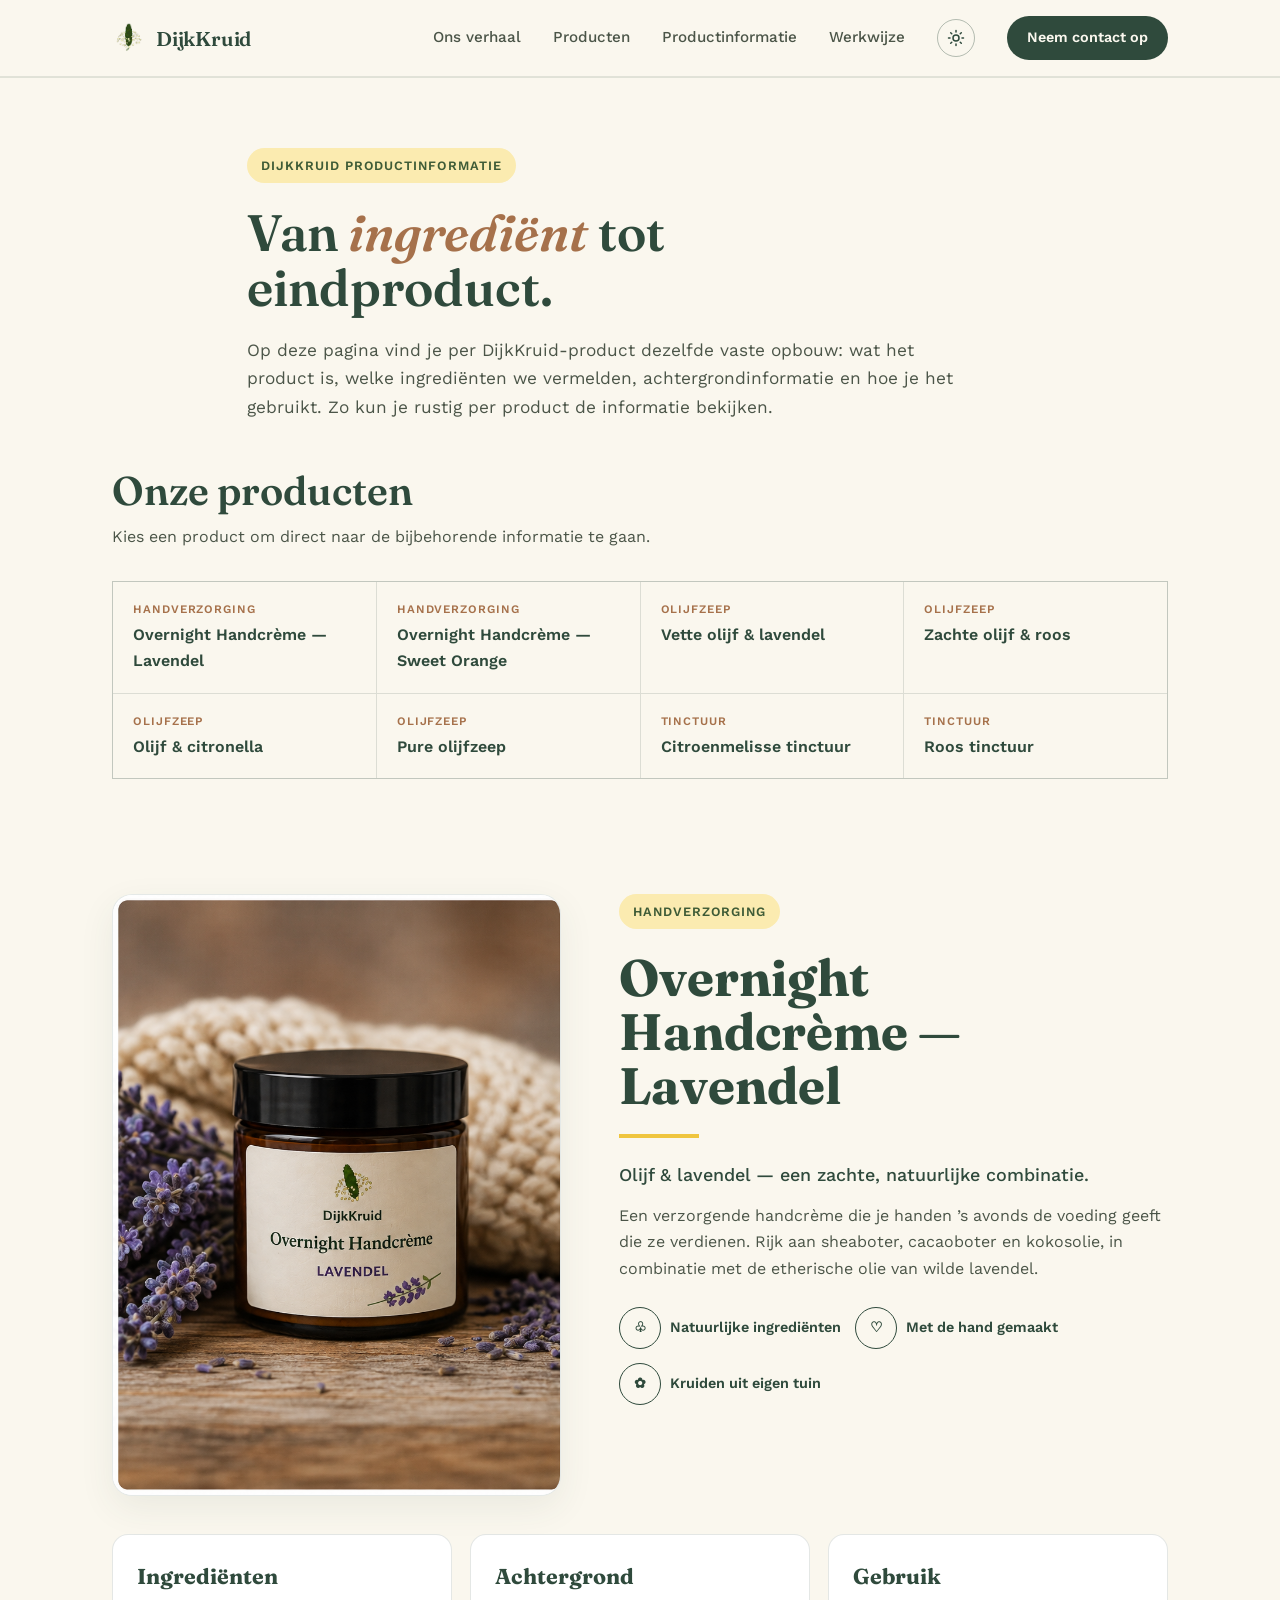
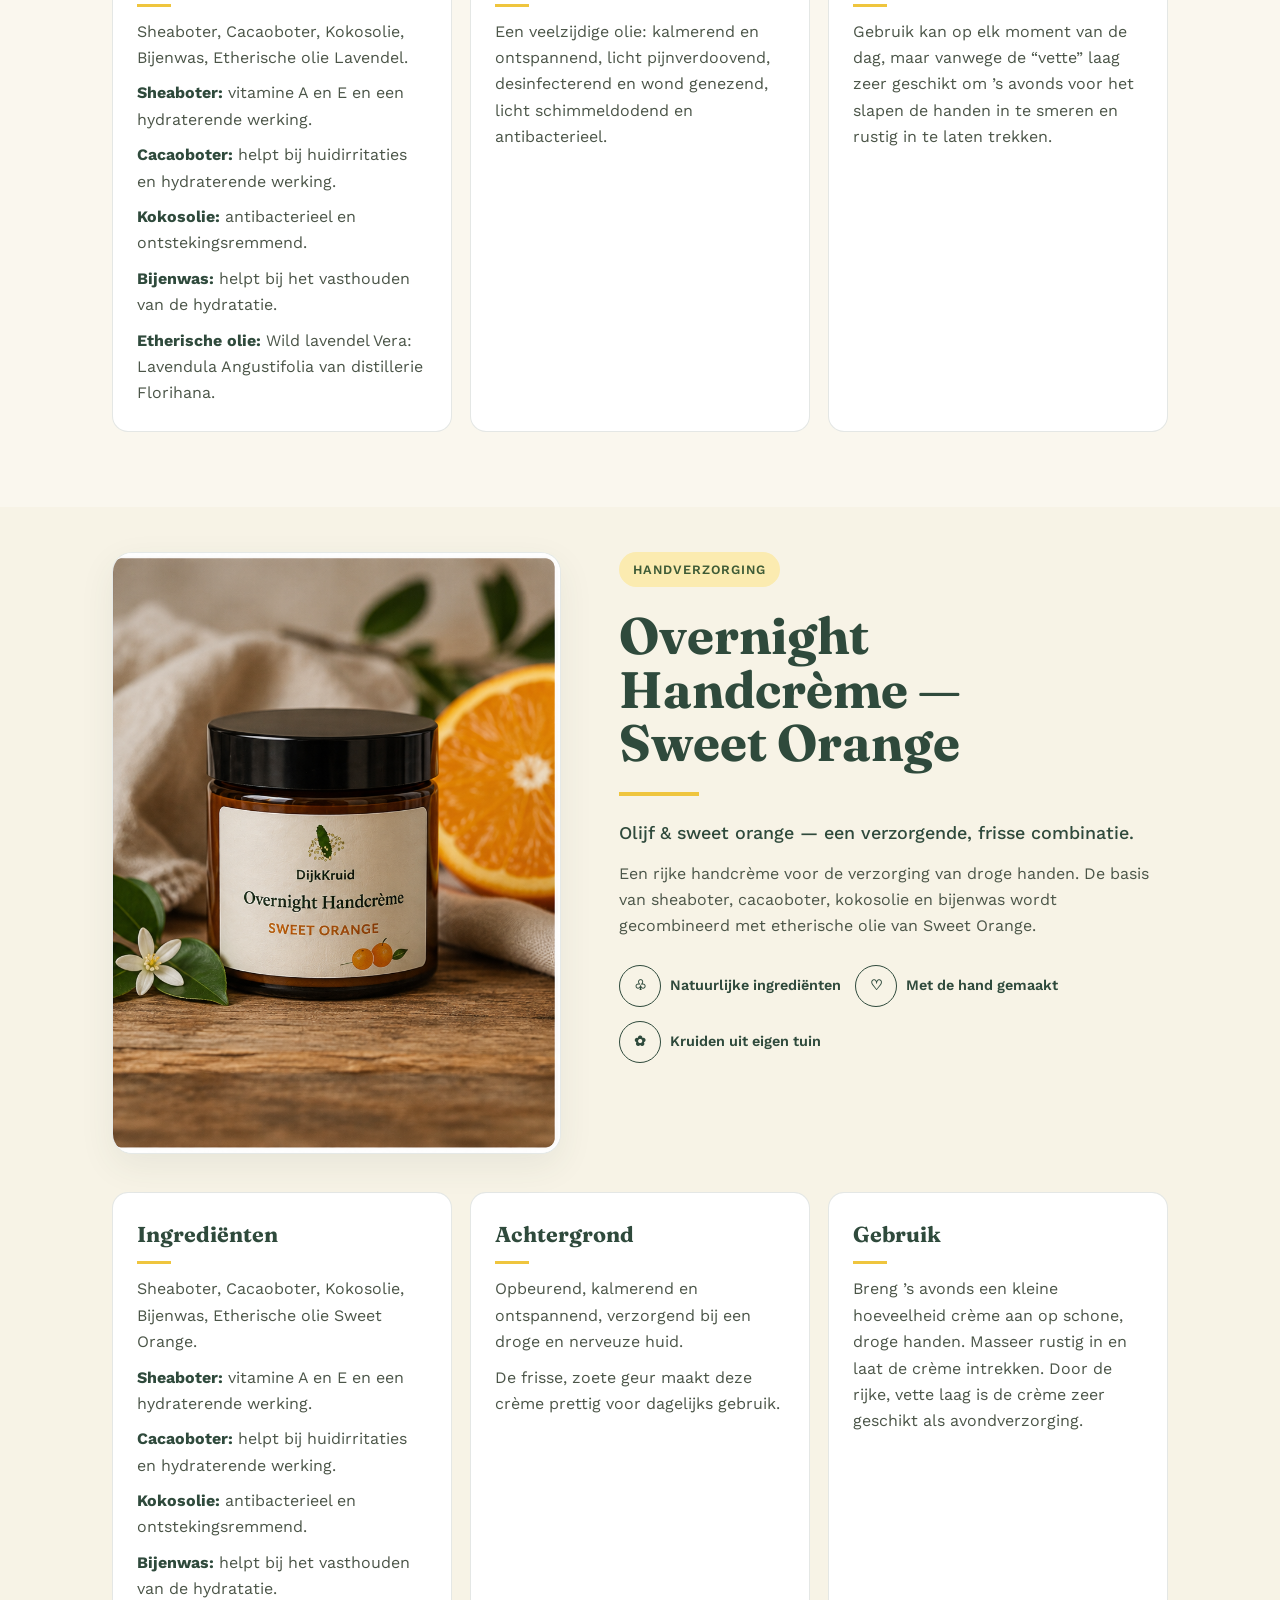
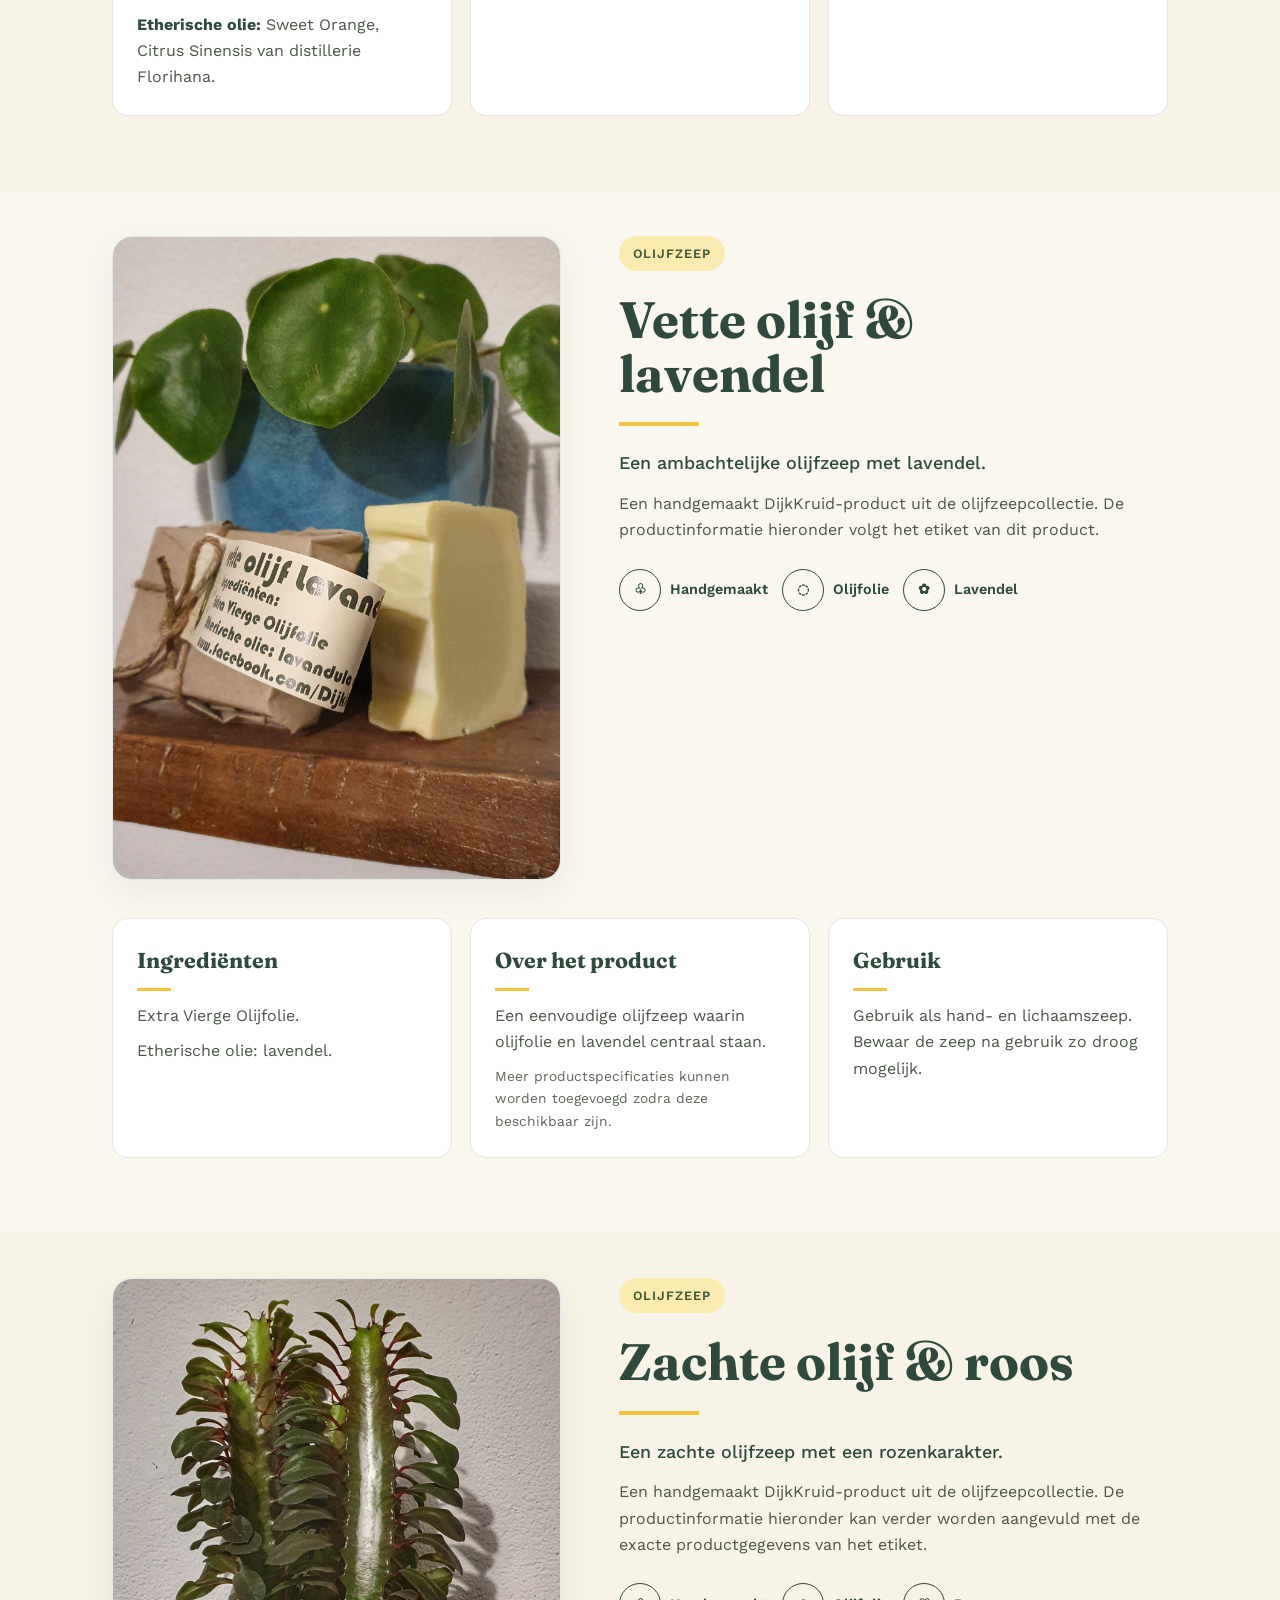
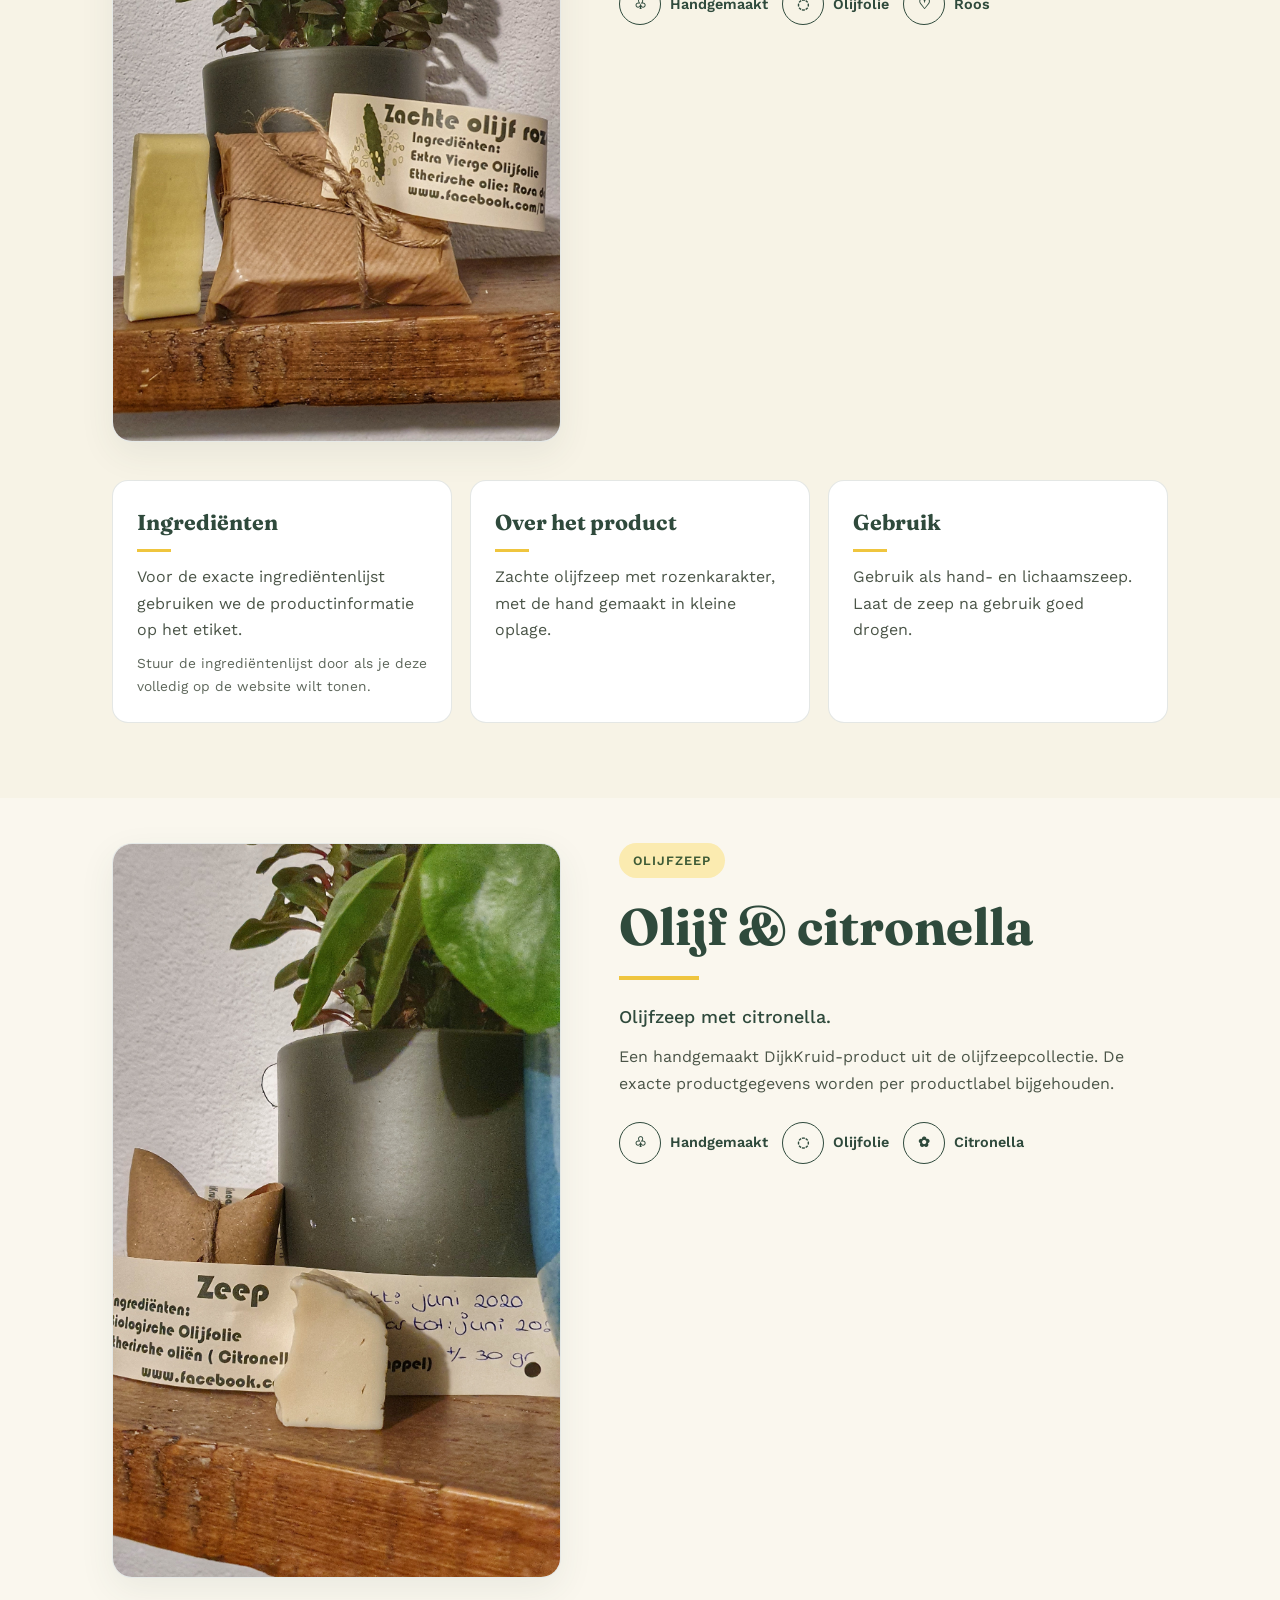
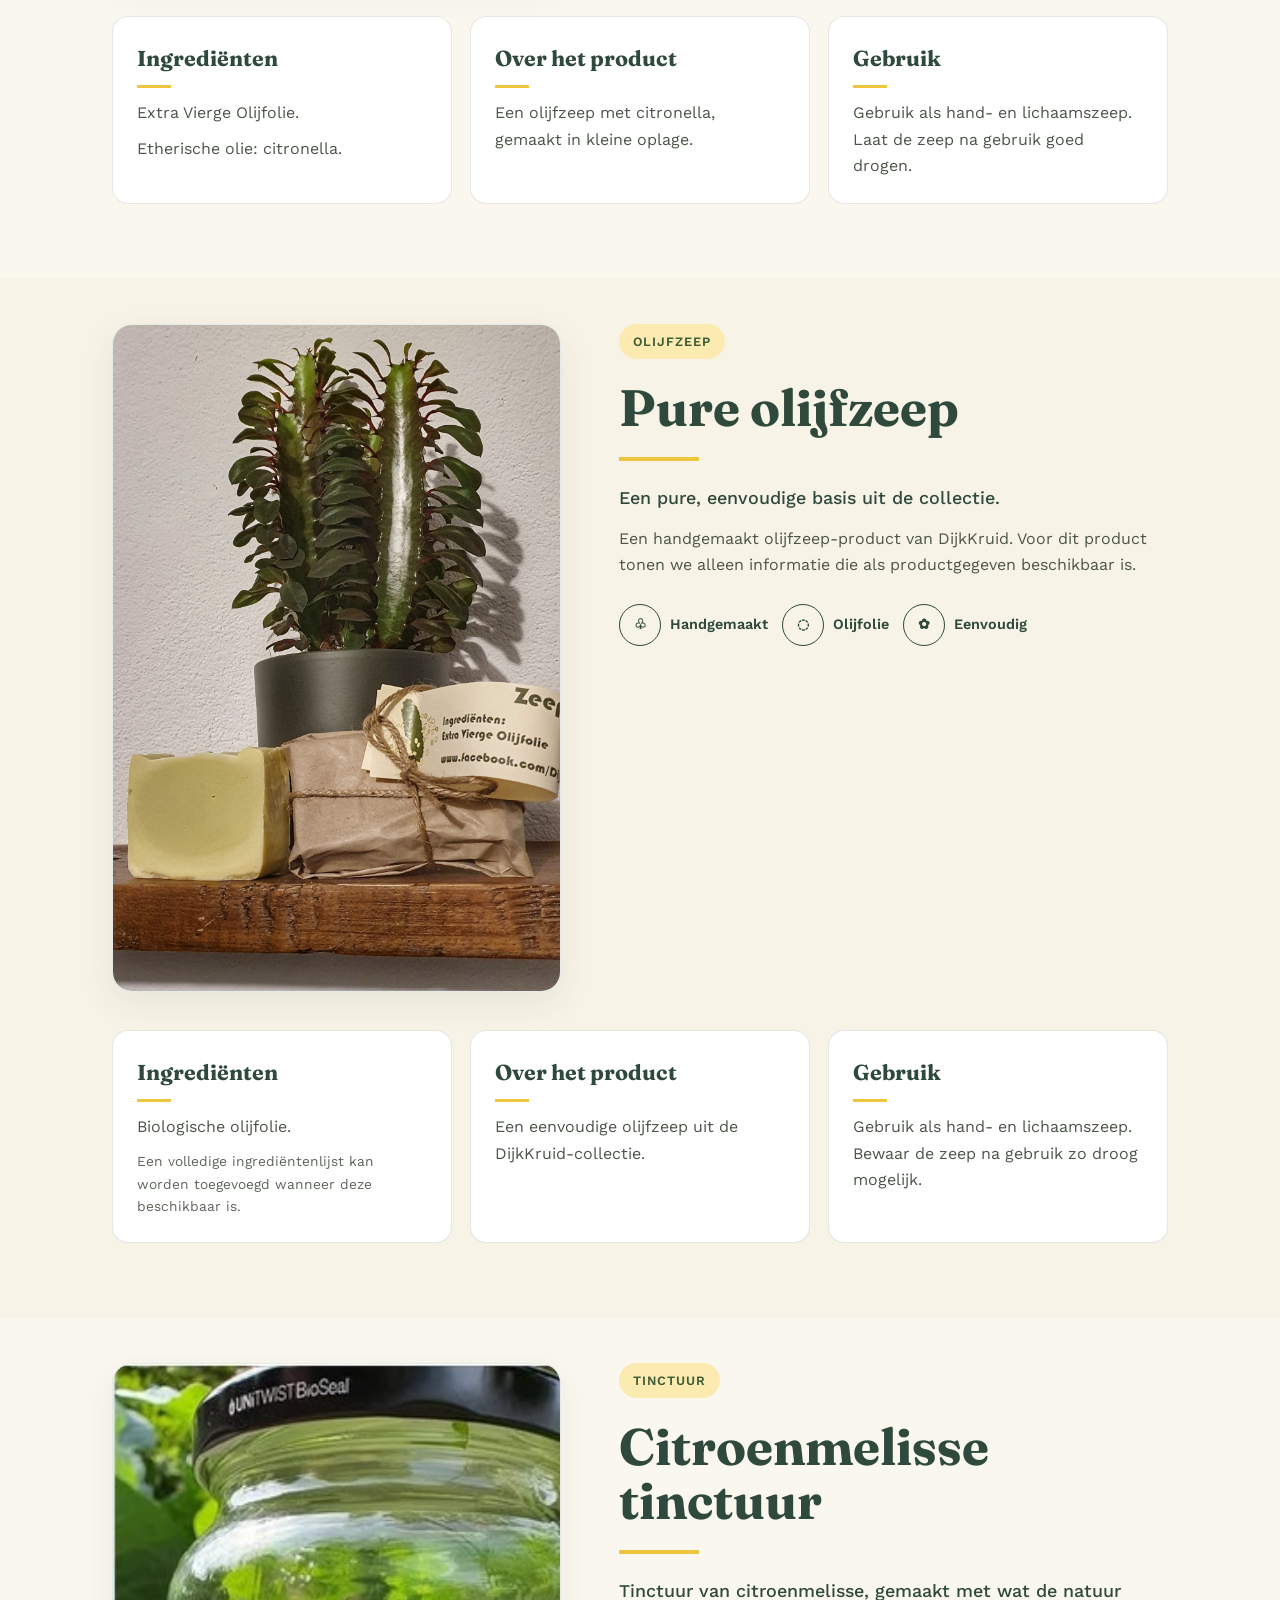
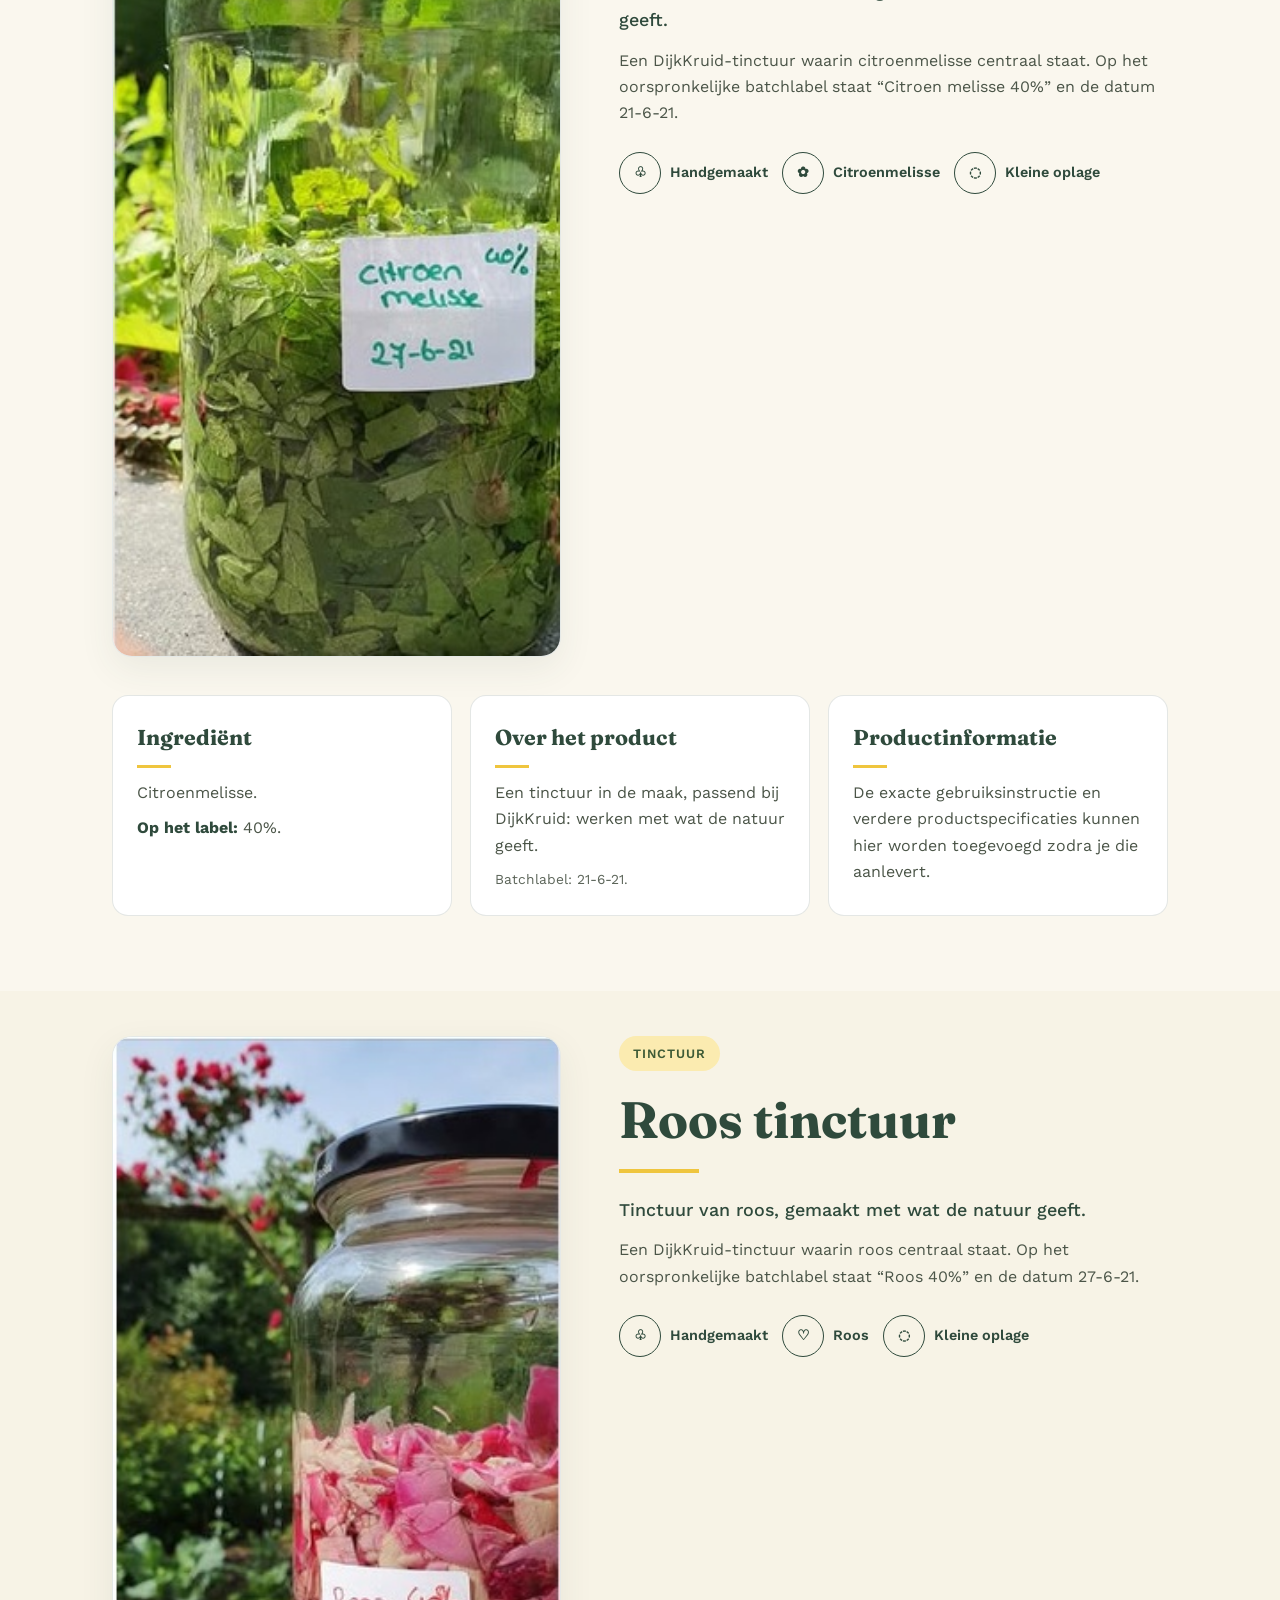
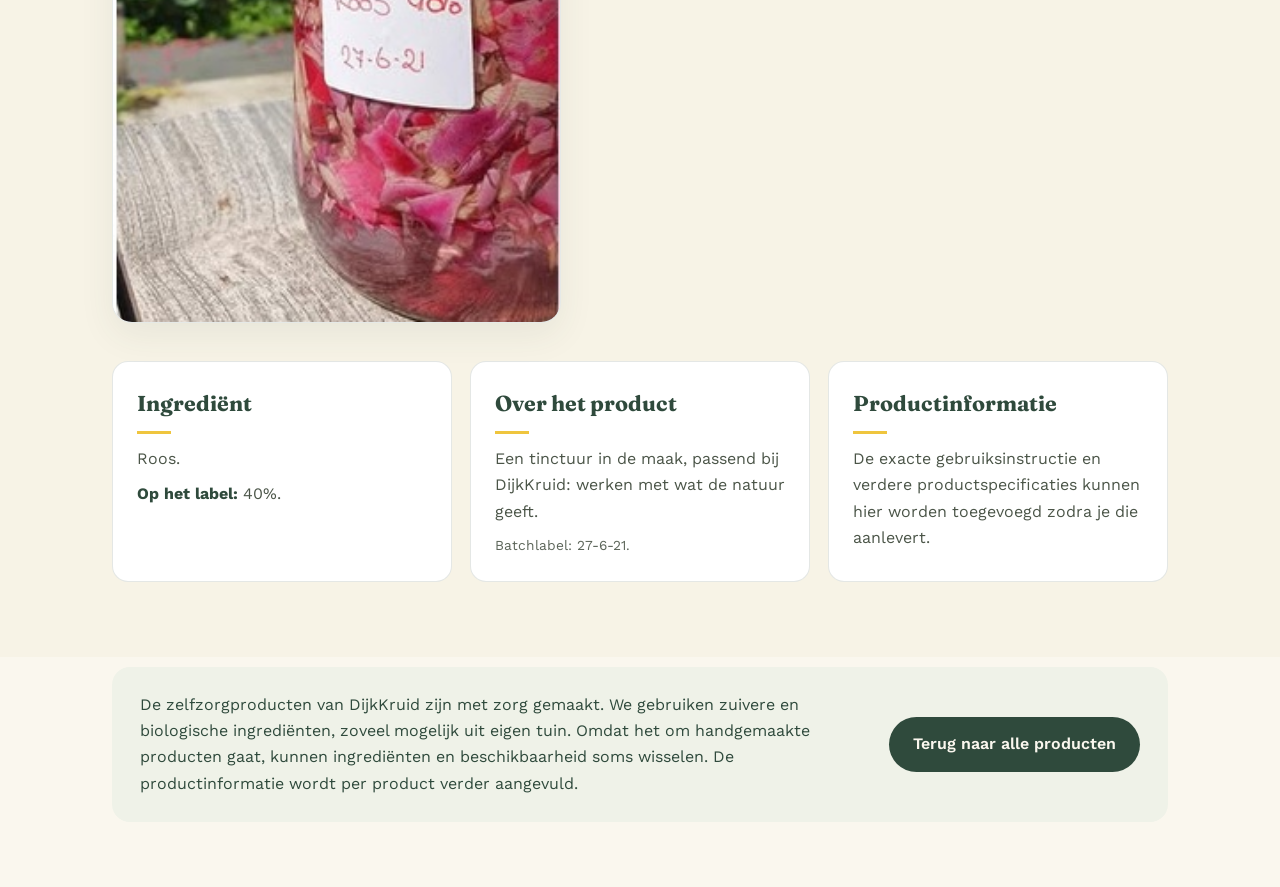
==== producten.html @ 41dc30fc "Add files via upload" ====
<!DOCTYPE html>
<html lang="nl">
<head>
<meta charset="UTF-8">
<meta name="viewport" content="width=device-width, initial-scale=1.0">
<meta name="description" content="Productinformatie van DijkKruid: handgemaakte olijfzepen, Overnight Handcrème en kruidentincturen uit Dordrecht, waaronder citroenmelisse en roos.">
<script>try{var t=localStorage.getItem('dijkkruid-theme');if(t==='dark'||t==='light')document.documentElement.setAttribute('data-theme',t);}catch(e){}</script>
<title>DijkKruid — Productinformatie</title>
<link rel="preconnect" href="https://fonts.googleapis.com">
<link rel="preconnect" href="https://fonts.gstatic.com" crossorigin>
<link href="https://fonts.googleapis.com/css2?family=Fraunces:ital,opsz,wght@0,9..144,400;0,9..144,600;1,9..144,500;1,9..144,600&family=Work+Sans:wght@400;500;600;700&display=swap" rel="stylesheet">
<style>
:root{--linen:#FAF7EE;--dike:#2F4A3C;--leaf:#6B8552;--leaf-dark:#3E5B36;--clay:#A6714B;--straw:#EFE6CB;--sun:#EFC53E;--sun-soft:#FBEBB0;--ink:#232920;--ink-soft:#4B5548;--white:#fff;--heading:var(--dike);--surface:#ffffff;--surface-alt:rgba(239,230,203,.24);--surface-alt2:#EFF2E8;--on-accent:#FAF7EE;color-scheme:light;}
*{box-sizing:border-box;margin:0;padding:0}html{scroll-behavior:smooth}body{background:var(--linen);color:var(--ink);font-family:'Work Sans',sans-serif;line-height:1.65;transition:background .2s ease,color .2s ease}.wrap{max-width:1120px;margin:0 auto;padding:0 32px}@media(max-width:640px){.wrap{padding:0 20px}}a{color:inherit}
header{position:sticky;top:0;z-index:50;background:rgba(250,247,238,.92);backdrop-filter:blur(8px);border-bottom:1px solid rgba(47,74,60,.12)}
nav.wrap{display:flex;align-items:center;justify-content:space-between;height:76px}
.logo{font-family:'Fraunces',serif;font-weight:600;font-size:1.25rem;color:var(--heading);letter-spacing:-.01em;display:flex;align-items:center;gap:10px;text-decoration:none}
.logo img{width:34px;height:34px;object-fit:contain}
.nav-links{display:flex;align-items:center;gap:32px}
.nav-links ul{list-style:none;display:flex;gap:32px;font-size:.95rem;font-weight:500}
.nav-links ul a{text-decoration:none;color:var(--ink-soft)}
.nav-links ul a:hover{color:var(--heading)}
.nav-cta{background:var(--dike);color:var(--on-accent);padding:10px 20px;border-radius:100px;font-size:.9rem;font-weight:600;text-decoration:none;white-space:nowrap}
.menu-btn{display:none;background:none;border:none;cursor:pointer;width:40px;height:40px;align-items:center;justify-content:center;color:var(--heading)}
.menu-btn svg{width:24px;height:24px}
.mobile-menu{max-height:0;overflow:hidden;background:var(--linen);border-bottom:1px solid rgba(47,74,60,.12);transition:max-height .25s ease}
.mobile-menu.open{max-height:320px}
.mobile-menu ul{list-style:none;display:flex;flex-direction:column;padding:8px 20px 24px;gap:4px}
.mobile-menu a{display:block;padding:12px 4px;text-decoration:none;color:var(--ink-soft);font-weight:500;border-bottom:1px solid rgba(47,74,60,.08)}
.hero{padding:70px 0 38px}.hero-inner{max-width:850px}.eyebrow{display:inline-flex;align-items:center;gap:8px;background:var(--sun-soft);color:var(--leaf-dark);padding:7px 14px;border-radius:100px;font-size:.8rem;font-weight:600;letter-spacing:.08em;text-transform:uppercase;margin-bottom:22px}.crumbs{font-size:.88rem;color:var(--ink-soft);margin-bottom:18px}.crumbs a{text-decoration:none}.hero h1{font-family:'Fraunces',serif;color:var(--heading);font-weight:600;font-size:clamp(2.3rem,4.2vw,3.2rem);line-height:1.08;max-width:13ch}.hero h1 em{font-style:italic;color:var(--clay)}.hero p{margin-top:20px;max-width:65ch;color:var(--ink-soft);font-size:1.08rem}
.catalog{padding:10px 0 70px}.section-head{max-width:680px;margin-bottom:30px}.section-head h2{font-family:'Fraunces',serif;font-weight:600;color:var(--heading);font-size:clamp(1.9rem,3.4vw,2.5rem);line-height:1.08}.section-head p{margin-top:12px;color:var(--ink-soft)}.product-nav{display:grid;grid-template-columns:repeat(4,1fr);gap:1px;background:rgba(47,74,60,.15);border:1px solid rgba(47,74,60,.15)}.product-nav a{background:var(--linen);border-radius:0;padding:18px 20px;text-decoration:none;color:var(--heading);font-weight:600;transition:background .2s}.product-nav a:hover{background:var(--straw)}.product-nav small{display:block;color:var(--clay);font-size:.72rem;text-transform:uppercase;letter-spacing:.08em;margin-bottom:3px}
.product{padding:45px 0 75px}.product:nth-of-type(even){background:var(--surface-alt,rgba(239,230,203,.24))}.product-grid{display:grid;grid-template-columns:minmax(0,.9fr) minmax(0,1.1fr);gap:58px;align-items:start}.product-visual{position:sticky;top:105px;border-radius:20px;overflow:hidden;background:var(--surface);border:1px solid rgba(47,74,60,.12);box-shadow:0 12px 35px rgba(47,74,60,.08)}.product-visual img{display:block;width:100%;height:auto}.product-copy h2{font-family:'Fraunces',serif;color:var(--heading);font-size:clamp(2.2rem,4vw,3.8rem);line-height:1.05;max-width:14ch}.underline{width:80px;height:4px;background:var(--sun);margin:22px 0}.lead{font-size:1.12rem;color:var(--heading);margin-bottom:13px;font-weight:500}.intro{font-size:1rem;color:var(--ink-soft);max-width:64ch}.badges{display:flex;gap:14px;margin-top:25px;flex-wrap:wrap}.badge{display:flex;align-items:center;gap:9px;color:var(--heading);font-weight:600;font-size:.9rem}.badge-icon{width:42px;height:42px;border:1.5px solid var(--heading);border-radius:50%;display:grid;place-items:center}
.info-grid{display:grid;grid-template-columns:repeat(3,1fr);gap:18px;margin-top:38px}.info-card{background:var(--surface);border:1px solid rgba(47,74,60,.13);border-radius:16px;padding:24px}.info-card h3{font-family:'Fraunces',serif;color:var(--heading);font-size:1.35rem;margin-bottom:12px}.info-card h3:after{content:"";display:block;width:34px;height:3px;background:var(--sun);margin-top:9px}.info-card p{color:var(--ink-soft);margin-bottom:9px}.info-card p:last-child{margin-bottom:0}.info-card strong{color:var(--heading)}.muted{font-size:.86rem;color:var(--ink-soft);opacity:.9}
.notice{margin:10px 0 65px;background:var(--surface-alt2,#EFF2E8);border-radius:18px;padding:25px 28px;display:flex;align-items:center;justify-content:space-between;gap:25px}.notice p{color:var(--heading);max-width:780px}.button{display:inline-block;background:var(--dike);color:var(--on-accent);text-decoration:none;font-weight:600;padding:14px 24px;border-radius:999px;white-space:nowrap}
@media(max-width:1000px){.product-nav{grid-template-columns:repeat(2,1fr)}.product-grid{grid-template-columns:1fr;gap:30px}.product-visual{position:relative;top:auto;max-width:700px}.info-grid{grid-template-columns:1fr 1fr}}
@media(max-width:900px){.nav-links{display:none}.menu-btn{display:flex}}
@media(max-width:700px){.wrap{padding:0 20px}nav.wrap{height:70px}.hero{padding:45px 0 25px}.hero h1{font-size:2.75rem}.product-nav{grid-template-columns:1fr}.product{padding:34px 0 55px}.info-grid{grid-template-columns:1fr}.notice{align-items:flex-start;flex-direction:column;padding:21px}.button{width:100%;text-align:center}.product-copy h2{font-size:2.45rem}}

/* ---- Theme toggle ---- */
.theme-toggle{background:none;border:1.5px solid rgba(47,74,60,.35);color:var(--heading);width:38px;height:38px;border-radius:50%;display:flex;align-items:center;justify-content:center;cursor:pointer;flex-shrink:0;padding:0}
.theme-toggle svg{width:18px;height:18px}
.theme-toggle .icon-moon{display:none}
[data-theme="dark"] .theme-toggle .icon-sun{display:none}
[data-theme="dark"] .theme-toggle .icon-moon{display:block}
@media(prefers-color-scheme:dark){:root:not([data-theme="light"]) .theme-toggle .icon-sun{display:none}:root:not([data-theme="light"]) .theme-toggle .icon-moon{display:block}}
.mobile-menu .theme-toggle{margin:10px 4px 4px;border-color:rgba(47,74,60,.3)}

/* ---- Fix: CTA button inside mobile menu was losing its light text to the more specific .mobile-menu a rule ---- */
.mobile-menu a.nav-cta{color:var(--on-accent)}

/* ---- Dark theme palette: explicit toggle ---- */
[data-theme="dark"]{--linen:#1B1E17;--ink:#EDEADF;--ink-soft:#B7BFA9;--straw:#2B2F22;--heading:#F1E3B4;--leaf-dark:#7FA05F;--clay:#D2996A;--sun-soft:#3A3320;--surface:#242820;--surface-alt:rgba(36,40,32,.55);--surface-alt2:#232922;--white:#242820;color-scheme:dark;}
[data-theme="dark"] header{background:rgba(27,30,23,.88)}

/* ---- Dark theme palette: automatic, only when the visitor hasn't chosen a preference ---- */
@media(prefers-color-scheme:dark){
  :root:not([data-theme="light"]){--linen:#1B1E17;--ink:#EDEADF;--ink-soft:#B7BFA9;--straw:#2B2F22;--heading:#F1E3B4;--leaf-dark:#7FA05F;--clay:#D2996A;--sun-soft:#3A3320;--surface:#242820;--surface-alt:rgba(36,40,32,.55);--surface-alt2:#232922;--white:#242820;color-scheme:dark;}
  :root:not([data-theme="light"]) header{background:rgba(27,30,23,.88)}
}
</style>
</head>
<body>
<header>
<nav class="wrap">
<a href="index.html" class="logo"><img src="images/dijkkruid-logo.png" alt="DijkKruid logo">DijkKruid</a>
<div class="nav-links"><ul><li><a href="index.html#verhaal">Ons verhaal</a></li><li><a href="index.html#producten">Producten</a></li><li><a href="producten.html">Productinformatie</a></li><li><a href="index.html#werkwijze">Werkwijze</a></li></ul><button class="theme-toggle" id="themeToggle" type="button" aria-label="Wissel tussen licht en donker thema"><svg class="icon-sun" viewBox="0 0 24 24" fill="none" stroke="currentColor" stroke-width="2" stroke-linecap="round"><circle cx="12" cy="12" r="4"/><path d="M12 2v2M12 20v2M4.93 4.93l1.41 1.41M17.66 17.66l1.41 1.41M2 12h2M20 12h2M4.93 19.07l1.41-1.41M17.66 6.34l1.41-1.41"/></svg><svg class="icon-moon" viewBox="0 0 24 24" fill="none" stroke="currentColor" stroke-width="2" stroke-linecap="round"><path d="M21 12.79A9 9 0 1 1 11.21 3 7 7 0 0 0 21 12.79z"/></svg></button><a class="nav-cta" href="index.html#bestellen">Neem contact op</a></div>
<button class="menu-btn" id="menuBtn" aria-expanded="false" aria-controls="mobileMenu" aria-label="Menu openen"><svg viewBox="0 0 24 24" fill="none" stroke="currentColor" stroke-width="2" stroke-linecap="round"><line x1="3" y1="7" x2="21" y2="7"/><line x1="3" y1="12" x2="21" y2="12"/><line x1="3" y1="17" x2="21" y2="17"/></svg></button>
</nav>
<div class="mobile-menu" id="mobileMenu"><ul><li><a href="index.html#verhaal">Ons verhaal</a></li><li><a href="index.html#producten">Producten</a></li><li><a href="producten.html">Productinformatie</a></li><li><a href="index.html#werkwijze">Werkwijze</a></li><li><button class="theme-toggle" id="themeToggleMobile" type="button" aria-label="Wissel tussen licht en donker thema"><svg class="icon-sun" viewBox="0 0 24 24" fill="none" stroke="currentColor" stroke-width="2" stroke-linecap="round"><circle cx="12" cy="12" r="4"/><path d="M12 2v2M12 20v2M4.93 4.93l1.41 1.41M17.66 17.66l1.41 1.41M2 12h2M20 12h2M4.93 19.07l1.41-1.41M17.66 6.34l1.41-1.41"/></svg><svg class="icon-moon" viewBox="0 0 24 24" fill="none" stroke="currentColor" stroke-width="2" stroke-linecap="round"><path d="M21 12.79A9 9 0 1 1 11.21 3 7 7 0 0 0 21 12.79z"/></svg></button></li><li><a class="nav-cta" href="index.html#bestellen">Neem contact op</a></li></ul></div>
</header>

<main>
<section class="hero"><div class="wrap hero-inner">
<span class="eyebrow">DijkKruid productinformatie</span>
<h1>Van <em>ingrediënt</em> tot eindproduct.</h1>
<p>Op deze pagina vind je per DijkKruid-product dezelfde vaste opbouw: wat het product is, welke ingrediënten we vermelden, achtergrondinformatie en hoe je het gebruikt. Zo kun je rustig per product de informatie bekijken.</p>
</div></section>

<section class="catalog"><div class="wrap">
<div class="section-head"><h2>Onze producten</h2><p>Kies een product om direct naar de bijbehorende informatie te gaan.</p></div>
<div class="product-nav">
<a href="#lavendel-overnight"><small>Handverzorging</small>Overnight Handcrème — Lavendel</a>
<a href="#sweet-orange"><small>Handverzorging</small>Overnight Handcrème — Sweet Orange</a>
<a href="#olijf-lavendel"><small>Olijfzeep</small>Vette olijf &amp; lavendel</a>
<a href="#olijf-roos"><small>Olijfzeep</small>Zachte olijf &amp; roos</a>
<a href="#olijf-citronella"><small>Olijfzeep</small>Olijf &amp; citronella</a>
<a href="#pure-olijf"><small>Olijfzeep</small>Pure olijfzeep</a>
<a href="#tinctuur-citroenmelisse"><small>Tinctuur</small>Citroenmelisse tinctuur</a>
<a href="#tinctuur-roos"><small>Tinctuur</small>Roos tinctuur</a>
</div></div></section>

<!-- Vaste productopbouw: intro → badges → ingrediënten → achtergrond → gebruik/beschikbaarheid -->
<section class="product" id="lavendel-overnight"><div class="wrap">
<div class="product-grid"><div class="product-visual"><img src="images/overnight-handcreme-lavendel.png" alt="Overnight Handcrème Lavendel"></div><div class="product-copy"><span class="eyebrow">Handverzorging</span><h2>Overnight Handcrème — Lavendel</h2><div class="underline"></div><p class="lead">Olijf &amp; lavendel — een zachte, natuurlijke combinatie.</p><p class="intro">Een verzorgende handcrème die je handen ’s avonds de voeding geeft die ze verdienen. Rijk aan sheaboter, cacaoboter en kokosolie, in combinatie met de etherische olie van wilde lavendel.</p><div class="badges"><div class="badge"><span class="badge-icon">♧</span>Natuurlijke ingrediënten</div><div class="badge"><span class="badge-icon">♡</span>Met de hand gemaakt</div><div class="badge"><span class="badge-icon">✿</span>Kruiden uit eigen tuin</div></div></div></div>
<div class="info-grid"><article class="info-card"><h3>Ingrediënten</h3><p>Sheaboter, Cacaoboter, Kokosolie, Bijenwas, Etherische olie Lavendel.</p><p><strong>Sheaboter:</strong> vitamine A en E en een hydraterende werking.</p><p><strong>Cacaoboter:</strong> helpt bij huidirritaties en hydraterende werking.</p><p><strong>Kokosolie:</strong> antibacterieel en ontstekingsremmend.</p><p><strong>Bijenwas:</strong> helpt bij het vasthouden van de hydratatie.</p><p><strong>Etherische olie:</strong> Wild lavendel Vera: Lavendula Angustifolia van distillerie Florihana.</p></article><article class="info-card"><h3>Achtergrond</h3><p>Een veelzijdige olie: kalmerend en ontspannend, licht pijnverdoovend, desinfecterend en wond genezend, licht schimmeldodend en antibacterieel.</p></article><article class="info-card"><h3>Gebruik</h3><p>Gebruik kan op elk moment van de dag, maar vanwege de “vette” laag zeer geschikt om ’s avonds voor het slapen de handen in te smeren en rustig in te laten trekken.</p></article></div>
</div></section>

<section class="product" id="sweet-orange"><div class="wrap">
<div class="product-grid"><div class="product-visual"><img src="images/overnight-handcreme-sweet-orange.png" alt="Overnight Handcrème Sweet Orange"></div><div class="product-copy"><span class="eyebrow">Handverzorging</span><h2>Overnight Handcrème — Sweet Orange</h2><div class="underline"></div><p class="lead">Olijf &amp; sweet orange — een verzorgende, frisse combinatie.</p><p class="intro">Een rijke handcrème voor de verzorging van droge handen. De basis van sheaboter, cacaoboter, kokosolie en bijenwas wordt gecombineerd met etherische olie van Sweet Orange.</p><div class="badges"><div class="badge"><span class="badge-icon">♧</span>Natuurlijke ingrediënten</div><div class="badge"><span class="badge-icon">♡</span>Met de hand gemaakt</div><div class="badge"><span class="badge-icon">✿</span>Kruiden uit eigen tuin</div></div></div></div>
<div class="info-grid"><article class="info-card"><h3>Ingrediënten</h3><p>Sheaboter, Cacaoboter, Kokosolie, Bijenwas, Etherische olie Sweet Orange.</p><p><strong>Sheaboter:</strong> vitamine A en E en een hydraterende werking.</p><p><strong>Cacaoboter:</strong> helpt bij huidirritaties en hydraterende werking.</p><p><strong>Kokosolie:</strong> antibacterieel en ontstekingsremmend.</p><p><strong>Bijenwas:</strong> helpt bij het vasthouden van de hydratatie.</p><p><strong>Etherische olie:</strong> Sweet Orange, Citrus Sinensis van distillerie Florihana.</p></article><article class="info-card"><h3>Achtergrond</h3><p>Opbeurend, kalmerend en ontspannend, verzorgend bij een droge en nerveuze huid.</p><p>De frisse, zoete geur maakt deze crème prettig voor dagelijks gebruik.</p></article><article class="info-card"><h3>Gebruik</h3><p>Breng ’s avonds een kleine hoeveelheid crème aan op schone, droge handen. Masseer rustig in en laat de crème intrekken. Door de rijke, vette laag is de crème zeer geschikt als avondverzorging.</p></article></div>
</div></section>

<section class="product" id="olijf-lavendel"><div class="wrap"><div class="product-grid"><div class="product-visual"><img src="images/olijf-lavendel.jpeg" alt="Vette olijf lavendel zeep"></div><div class="product-copy"><span class="eyebrow">Olijfzeep</span><h2>Vette olijf &amp; lavendel</h2><div class="underline"></div><p class="lead">Een ambachtelijke olijfzeep met lavendel.</p><p class="intro">Een handgemaakt DijkKruid-product uit de olijfzeepcollectie. De productinformatie hieronder volgt het etiket van dit product.</p><div class="badges"><div class="badge"><span class="badge-icon">♧</span>Handgemaakt</div><div class="badge"><span class="badge-icon">◌</span>Olijfolie</div><div class="badge"><span class="badge-icon">✿</span>Lavendel</div></div></div></div><div class="info-grid"><article class="info-card"><h3>Ingrediënten</h3><p>Extra Vierge Olijfolie.</p><p>Etherische olie: lavendel.</p></article><article class="info-card"><h3>Over het product</h3><p>Een eenvoudige olijfzeep waarin olijfolie en lavendel centraal staan.</p><p class="muted">Meer productspecificaties kunnen worden toegevoegd zodra deze beschikbaar zijn.</p></article><article class="info-card"><h3>Gebruik</h3><p>Gebruik als hand- en lichaamszeep. Bewaar de zeep na gebruik zo droog mogelijk.</p></article></div></div></section>

<section class="product" id="olijf-roos"><div class="wrap"><div class="product-grid"><div class="product-visual"><img src="images/olijf-rozen.jpeg" alt="Zachte olijf rozen zeep"></div><div class="product-copy"><span class="eyebrow">Olijfzeep</span><h2>Zachte olijf &amp; roos</h2><div class="underline"></div><p class="lead">Een zachte olijfzeep met een rozenkarakter.</p><p class="intro">Een handgemaakt DijkKruid-product uit de olijfzeepcollectie. De productinformatie hieronder kan verder worden aangevuld met de exacte productgegevens van het etiket.</p><div class="badges"><div class="badge"><span class="badge-icon">♧</span>Handgemaakt</div><div class="badge"><span class="badge-icon">◌</span>Olijfolie</div><div class="badge"><span class="badge-icon">♡</span>Roos</div></div></div></div><div class="info-grid"><article class="info-card"><h3>Ingrediënten</h3><p>Voor de exacte ingrediëntenlijst gebruiken we de productinformatie op het etiket.</p><p class="muted">Stuur de ingrediëntenlijst door als je deze volledig op de website wilt tonen.</p></article><article class="info-card"><h3>Over het product</h3><p>Zachte olijfzeep met rozenkarakter, met de hand gemaakt in kleine oplage.</p></article><article class="info-card"><h3>Gebruik</h3><p>Gebruik als hand- en lichaamszeep. Laat de zeep na gebruik goed drogen.</p></article></div></div></section>

<section class="product" id="olijf-citronella"><div class="wrap"><div class="product-grid"><div class="product-visual"><img src="images/olijf-citronella.jpeg" alt="Olijf citronella zeep"></div><div class="product-copy"><span class="eyebrow">Olijfzeep</span><h2>Olijf &amp; citronella</h2><div class="underline"></div><p class="lead">Olijfzeep met citronella.</p><p class="intro">Een handgemaakt DijkKruid-product uit de olijfzeepcollectie. De exacte productgegevens worden per productlabel bijgehouden.</p><div class="badges"><div class="badge"><span class="badge-icon">♧</span>Handgemaakt</div><div class="badge"><span class="badge-icon">◌</span>Olijfolie</div><div class="badge"><span class="badge-icon">✿</span>Citronella</div></div></div></div><div class="info-grid"><article class="info-card"><h3>Ingrediënten</h3><p>Extra Vierge Olijfolie.</p><p>Etherische olie: citronella.</p></article><article class="info-card"><h3>Over het product</h3><p>Een olijfzeep met citronella, gemaakt in kleine oplage.</p></article><article class="info-card"><h3>Gebruik</h3><p>Gebruik als hand- en lichaamszeep. Laat de zeep na gebruik goed drogen.</p></article></div></div></section>

<section class="product" id="pure-olijf"><div class="wrap"><div class="product-grid"><div class="product-visual"><img src="images/olijfzeep.jpeg" alt="Pure DijkKruid olijfzeep"></div><div class="product-copy"><span class="eyebrow">Olijfzeep</span><h2>Pure olijfzeep</h2><div class="underline"></div><p class="lead">Een pure, eenvoudige basis uit de collectie.</p><p class="intro">Een handgemaakt olijfzeep-product van DijkKruid. Voor dit product tonen we alleen informatie die als productgegeven beschikbaar is.</p><div class="badges"><div class="badge"><span class="badge-icon">♧</span>Handgemaakt</div><div class="badge"><span class="badge-icon">◌</span>Olijfolie</div><div class="badge"><span class="badge-icon">✿</span>Eenvoudig</div></div></div></div><div class="info-grid"><article class="info-card"><h3>Ingrediënten</h3><p>Biologische olijfolie.</p><p class="muted">Een volledige ingrediëntenlijst kan worden toegevoegd wanneer deze beschikbaar is.</p></article><article class="info-card"><h3>Over het product</h3><p>Een eenvoudige olijfzeep uit de DijkKruid-collectie.</p></article><article class="info-card"><h3>Gebruik</h3><p>Gebruik als hand- en lichaamszeep. Bewaar de zeep na gebruik zo droog mogelijk.</p></article></div></div></section>

<section class="product" id="tinctuur-citroenmelisse"><div class="wrap"><div class="product-grid"><div class="product-visual"><img src="images/tinctuur-citroenmelisse.jpg" alt="Citroenmelisse tinctuur in glazen pot"></div><div class="product-copy"><span class="eyebrow">Tinctuur</span><h2>Citroenmelisse tinctuur</h2><div class="underline"></div><p class="lead">Tinctuur van citroenmelisse, gemaakt met wat de natuur geeft.</p><p class="intro">Een DijkKruid-tinctuur waarin citroenmelisse centraal staat. Op het oorspronkelijke batchlabel staat “Citroen melisse 40%” en de datum 21-6-21.</p><div class="badges"><div class="badge"><span class="badge-icon">♧</span>Handgemaakt</div><div class="badge"><span class="badge-icon">✿</span>Citroenmelisse</div><div class="badge"><span class="badge-icon">◌</span>Kleine oplage</div></div></div></div><div class="info-grid"><article class="info-card"><h3>Ingrediënt</h3><p>Citroenmelisse.</p><p><strong>Op het label:</strong> 40%.</p></article><article class="info-card"><h3>Over het product</h3><p>Een tinctuur in de maak, passend bij DijkKruid: werken met wat de natuur geeft.</p><p class="muted">Batchlabel: 21-6-21.</p></article><article class="info-card"><h3>Productinformatie</h3><p>De exacte gebruiksinstructie en verdere productspecificaties kunnen hier worden toegevoegd zodra je die aanlevert.</p></article></div></div></section>

<section class="product" id="tinctuur-roos"><div class="wrap"><div class="product-grid"><div class="product-visual"><img src="images/tinctuur-roos.jpg" alt="Roos tinctuur in glazen pot"></div><div class="product-copy"><span class="eyebrow">Tinctuur</span><h2>Roos tinctuur</h2><div class="underline"></div><p class="lead">Tinctuur van roos, gemaakt met wat de natuur geeft.</p><p class="intro">Een DijkKruid-tinctuur waarin roos centraal staat. Op het oorspronkelijke batchlabel staat “Roos 40%” en de datum 27-6-21.</p><div class="badges"><div class="badge"><span class="badge-icon">♧</span>Handgemaakt</div><div class="badge"><span class="badge-icon">♡</span>Roos</div><div class="badge"><span class="badge-icon">◌</span>Kleine oplage</div></div></div></div><div class="info-grid"><article class="info-card"><h3>Ingrediënt</h3><p>Roos.</p><p><strong>Op het label:</strong> 40%.</p></article><article class="info-card"><h3>Over het product</h3><p>Een tinctuur in de maak, passend bij DijkKruid: werken met wat de natuur geeft.</p><p class="muted">Batchlabel: 27-6-21.</p></article><article class="info-card"><h3>Productinformatie</h3><p>De exacte gebruiksinstructie en verdere productspecificaties kunnen hier worden toegevoegd zodra je die aanlevert.</p></article></div></div></section>

<div class="wrap"><div class="notice"><p>De zelfzorgproducten van DijkKruid zijn met zorg gemaakt. We gebruiken zuivere en biologische ingrediënten, zoveel mogelijk uit eigen tuin. Omdat het om handgemaakte producten gaat, kunnen ingrediënten en beschikbaarheid soms wisselen. De productinformatie wordt per product verder aangevuld.</p><a class="button" href="index.html#producten">Terug naar alle producten</a></div></div>
</main>
<script>
const menuBtn=document.getElementById('menuBtn');
const mobileMenu=document.getElementById('mobileMenu');
menuBtn.addEventListener('click',()=>{const open=mobileMenu.classList.toggle('open');menuBtn.setAttribute('aria-expanded',open);menuBtn.setAttribute('aria-label',open?'Menu sluiten':'Menu openen')});

function systemPrefersDark(){return window.matchMedia&&window.matchMedia('(prefers-color-scheme: dark)').matches;}
function currentTheme(){return document.documentElement.getAttribute('data-theme')||(systemPrefersDark()?'dark':'light');}
function setTheme(theme){
  document.documentElement.setAttribute('data-theme',theme);
  try{localStorage.setItem('dijkkruid-theme',theme);}catch(e){}
}
function toggleTheme(){setTheme(currentTheme()==='dark'?'light':'dark');}
document.getElementById('themeToggle').addEventListener('click',toggleTheme);
document.getElementById('themeToggleMobile').addEventListener('click',toggleTheme);
</script>
</body>
</html>
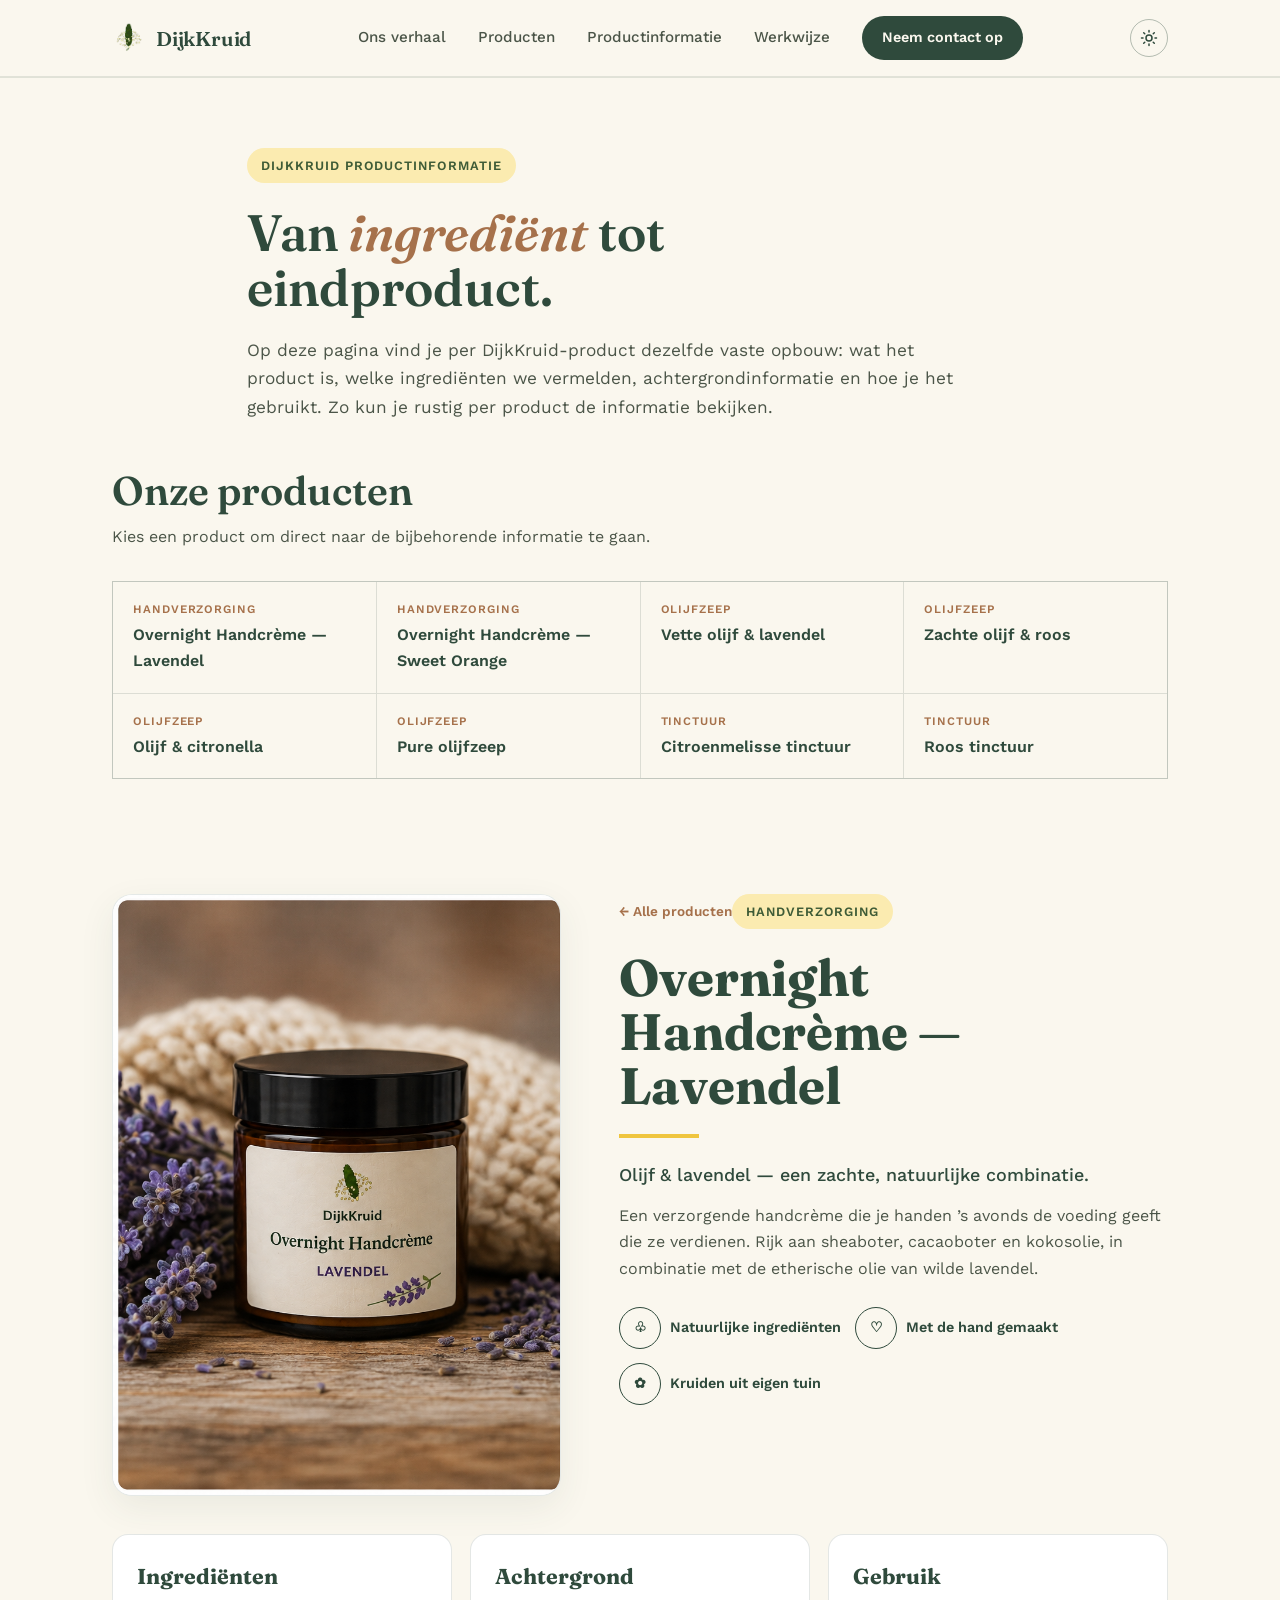
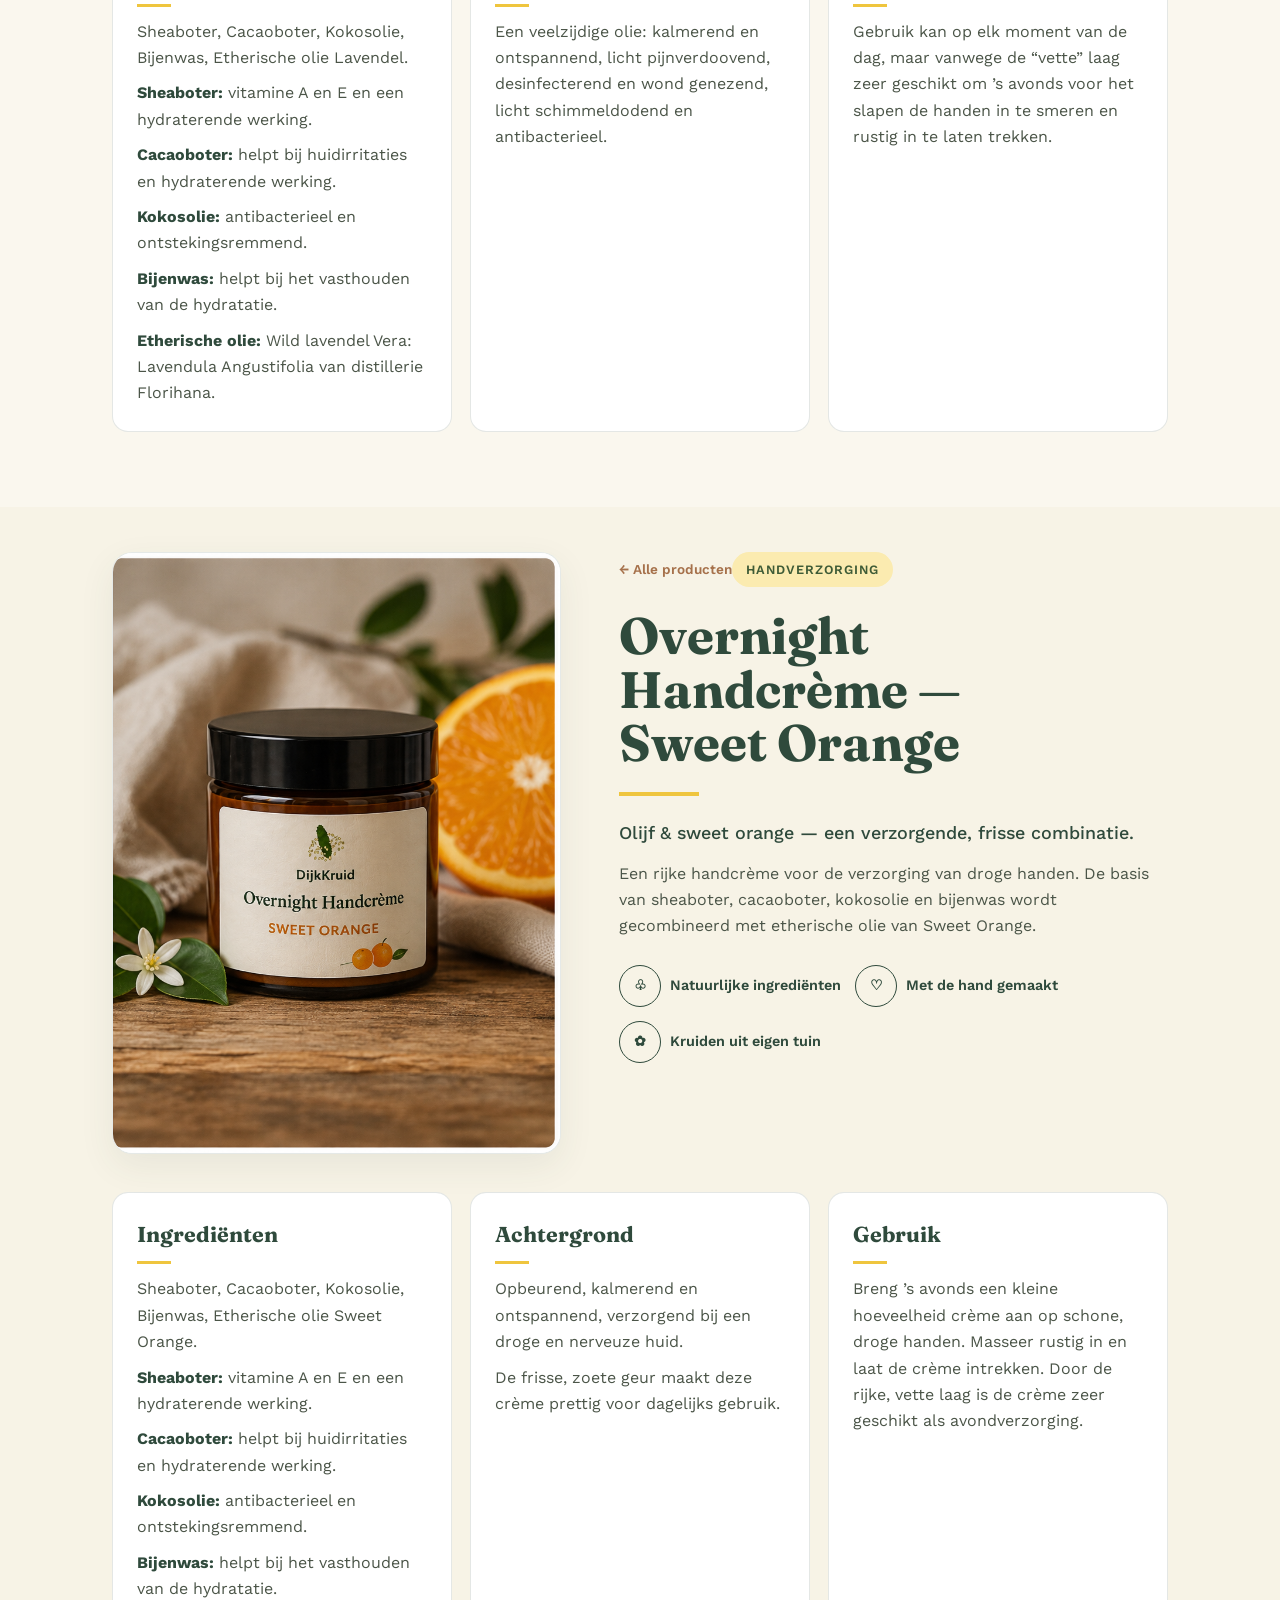
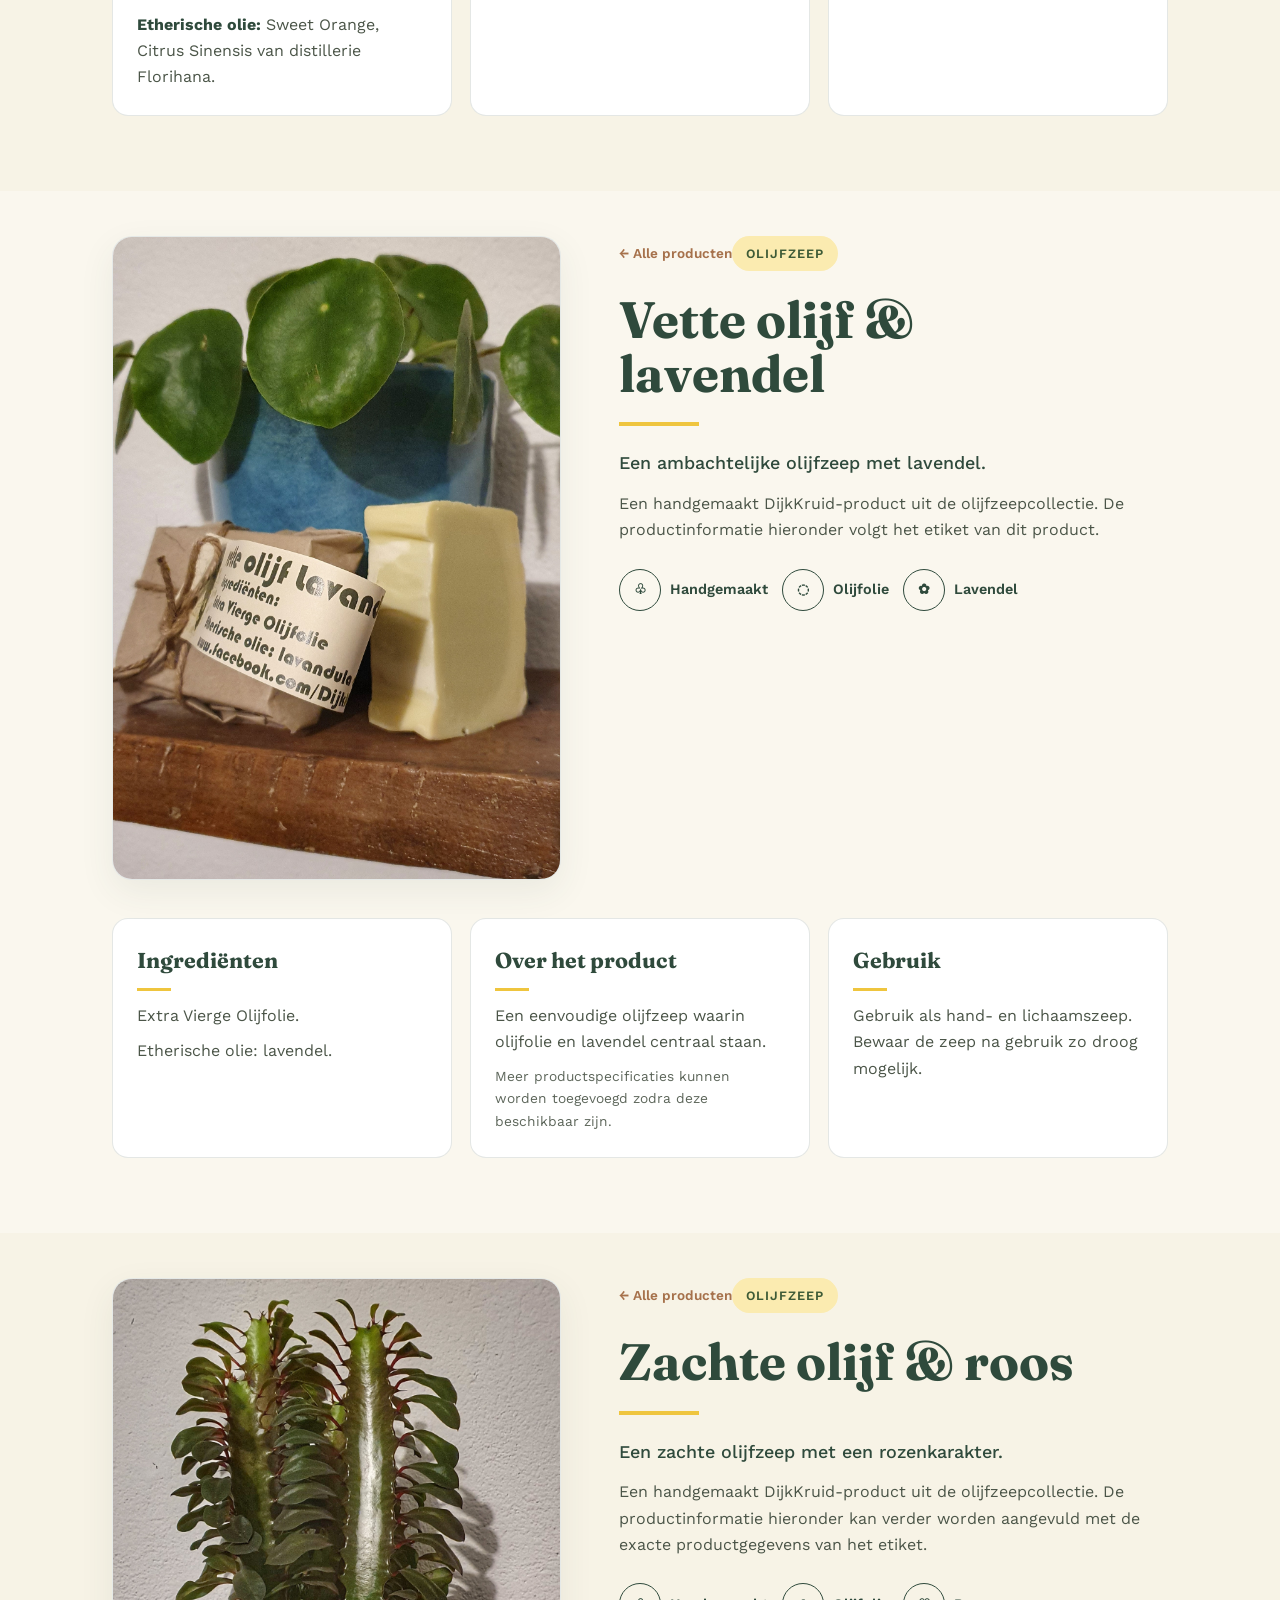
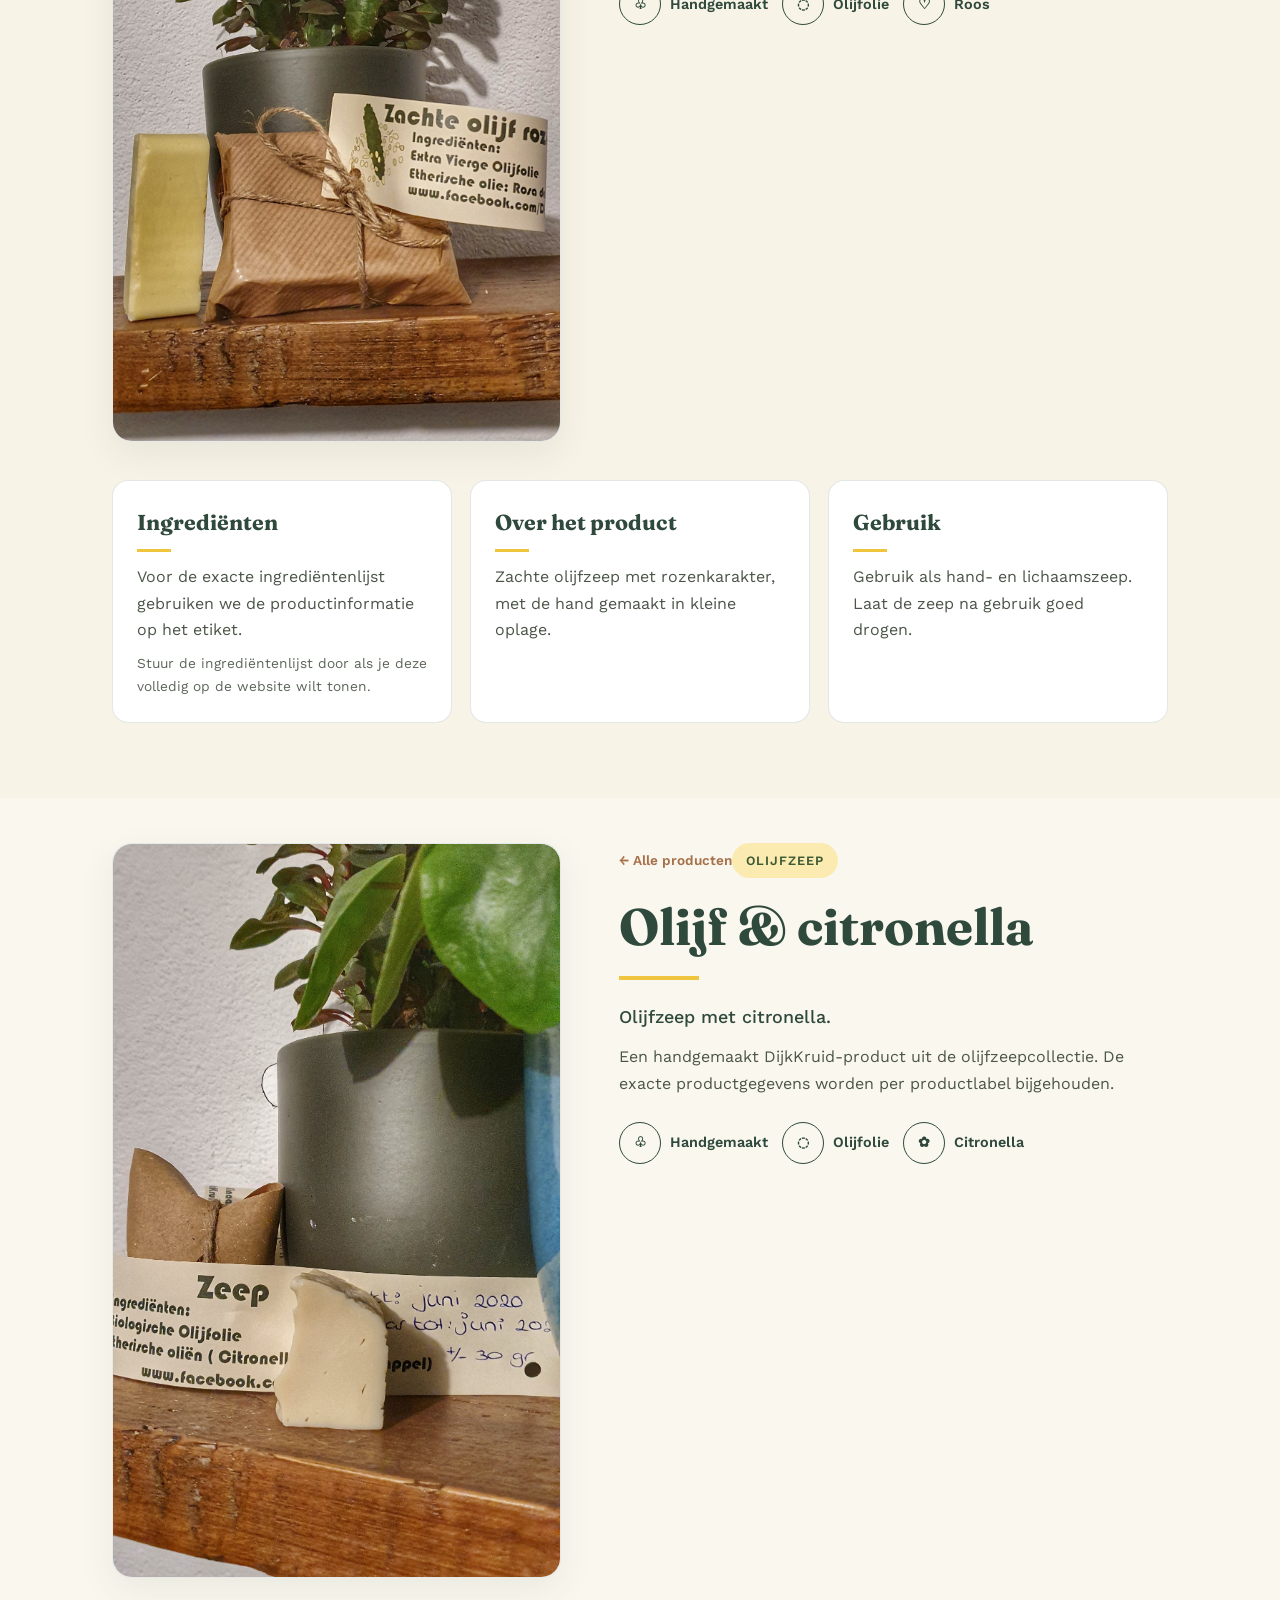
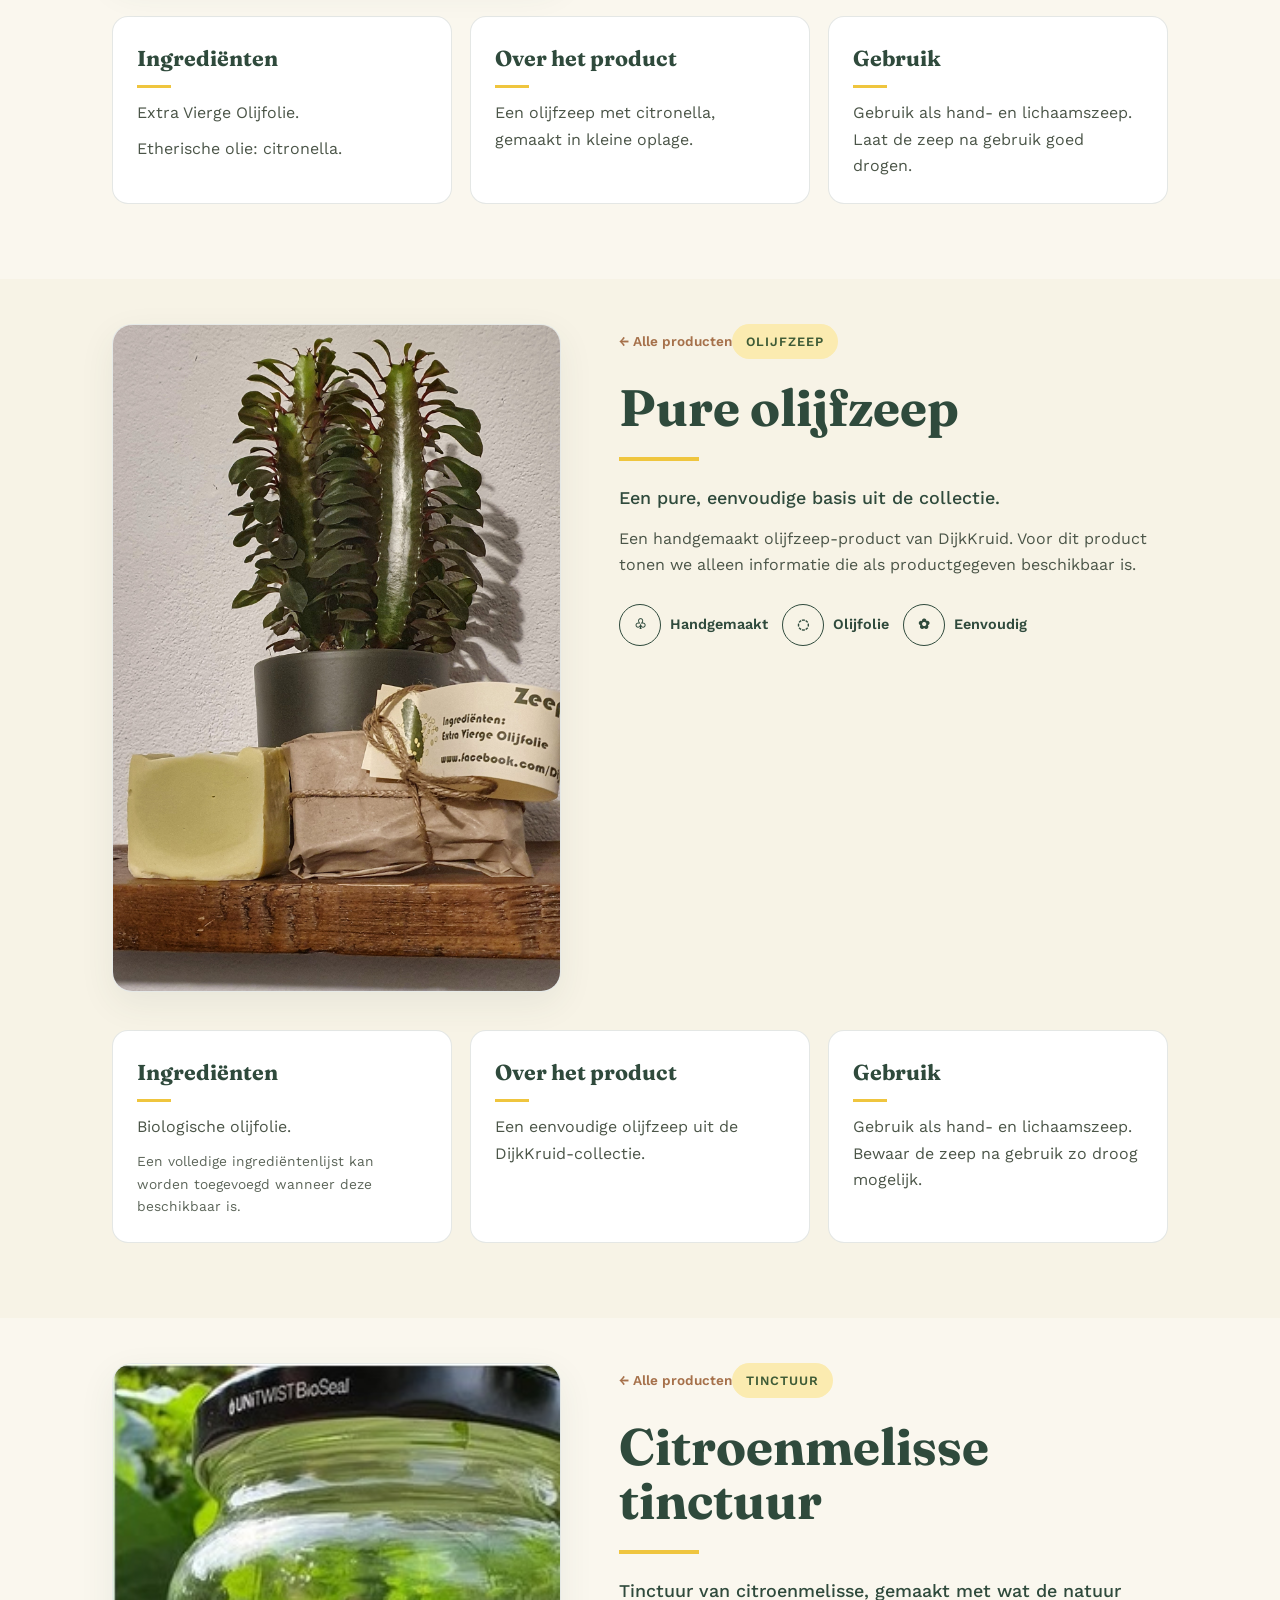
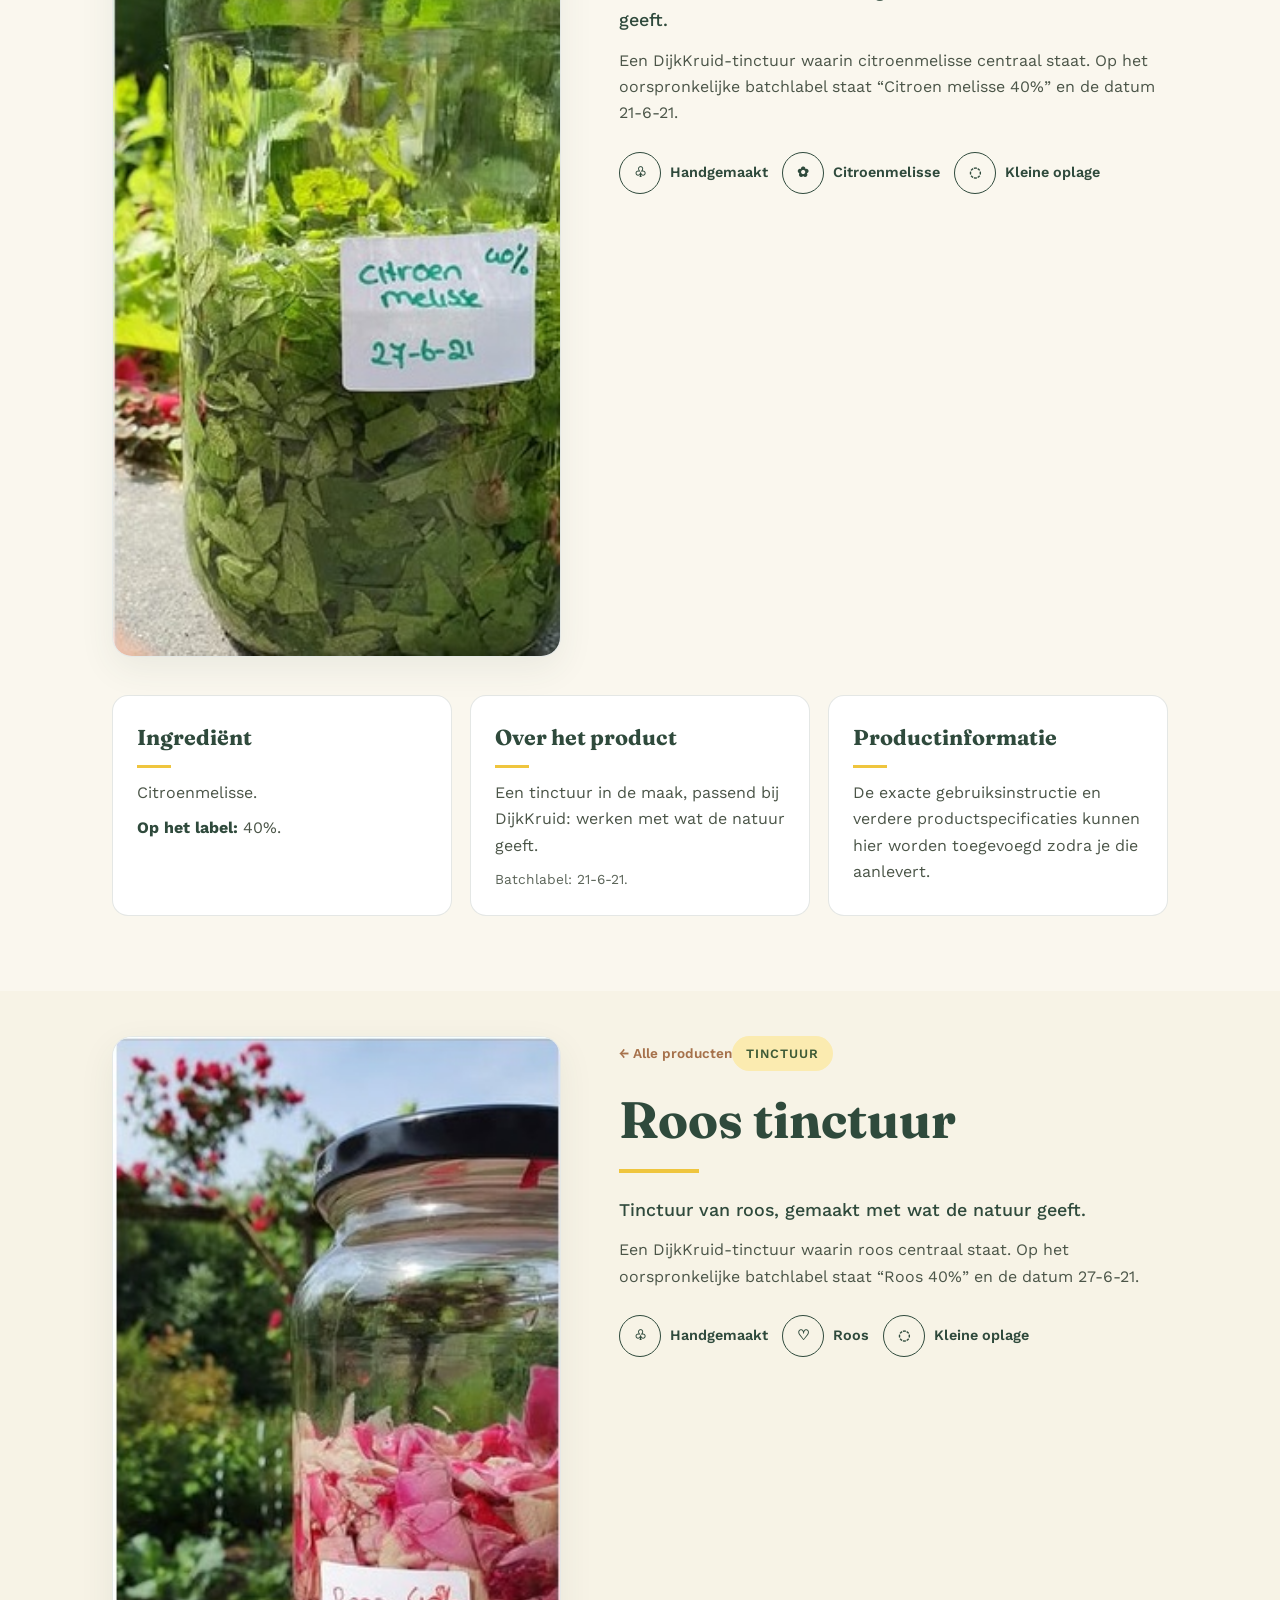
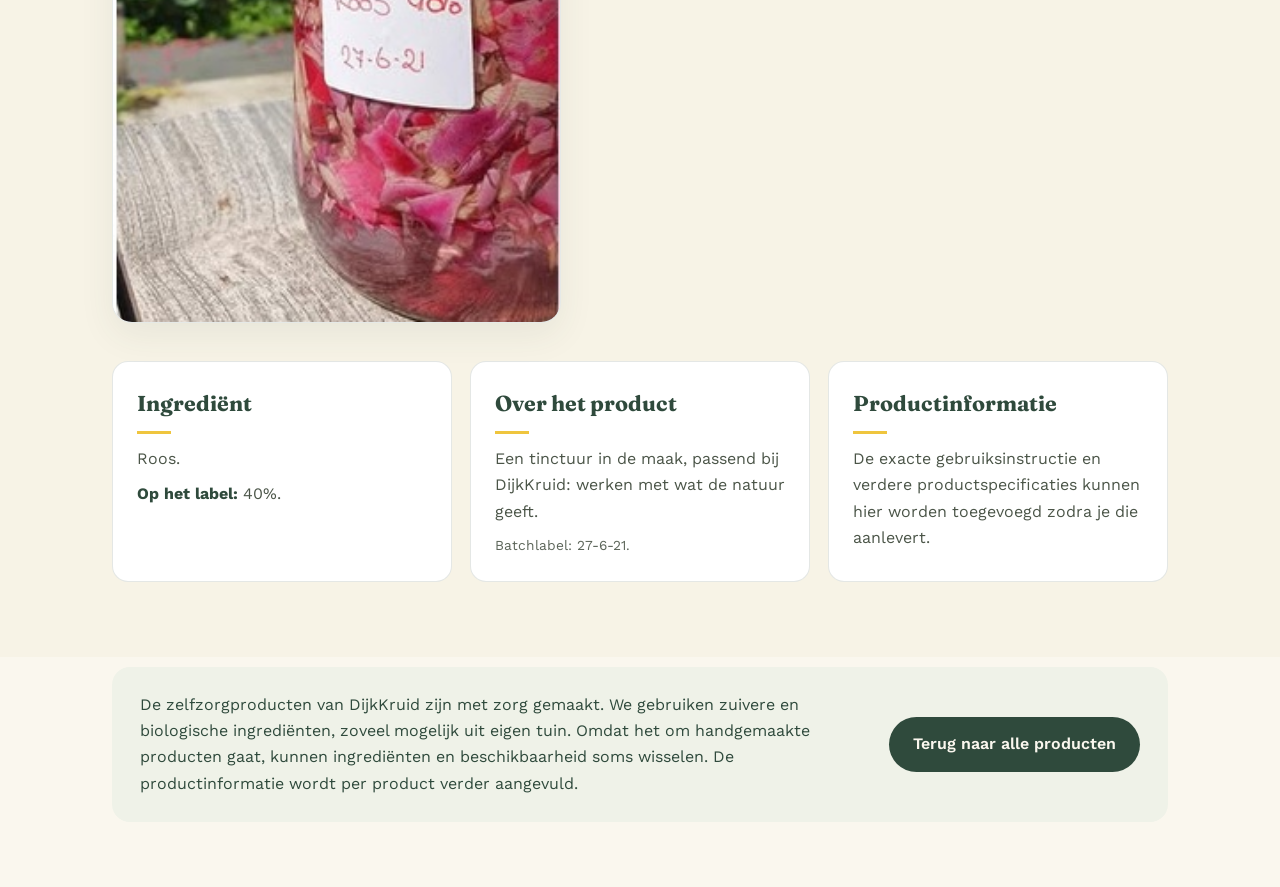
==== commit 8fc5cca0: "Add files via upload" ====
--- a/producten.html
+++ b/producten.html
@@ -17,6 +17,7 @@
 .logo{font-family:'Fraunces',serif;font-weight:600;font-size:1.25rem;color:var(--heading);letter-spacing:-.01em;display:flex;align-items:center;gap:10px;text-decoration:none}
 .logo img{width:34px;height:34px;object-fit:contain}
 .nav-links{display:flex;align-items:center;gap:32px}
+.nav-right{display:flex;align-items:center;gap:10px}
 .nav-links ul{list-style:none;display:flex;gap:32px;font-size:.95rem;font-weight:500}
 .nav-links ul a{text-decoration:none;color:var(--ink-soft)}
 .nav-links ul a:hover{color:var(--heading)}
@@ -24,10 +25,11 @@
 .menu-btn{display:none;background:none;border:none;cursor:pointer;width:40px;height:40px;align-items:center;justify-content:center;color:var(--heading)}
 .menu-btn svg{width:24px;height:24px}
 .mobile-menu{max-height:0;overflow:hidden;background:var(--linen);border-bottom:1px solid rgba(47,74,60,.12);transition:max-height .25s ease}
-.mobile-menu.open{max-height:320px}
+.mobile-menu.open{max-height:500px}
 .mobile-menu ul{list-style:none;display:flex;flex-direction:column;padding:8px 20px 24px;gap:4px}
 .mobile-menu a{display:block;padding:12px 4px;text-decoration:none;color:var(--ink-soft);font-weight:500;border-bottom:1px solid rgba(47,74,60,.08)}
 .hero{padding:70px 0 38px}.hero-inner{max-width:850px}.eyebrow{display:inline-flex;align-items:center;gap:8px;background:var(--sun-soft);color:var(--leaf-dark);padding:7px 14px;border-radius:100px;font-size:.8rem;font-weight:600;letter-spacing:.08em;text-transform:uppercase;margin-bottom:22px}.crumbs{font-size:.88rem;color:var(--ink-soft);margin-bottom:18px}.crumbs a{text-decoration:none}.hero h1{font-family:'Fraunces',serif;color:var(--heading);font-weight:600;font-size:clamp(2.3rem,4.2vw,3.2rem);line-height:1.08;max-width:13ch}.hero h1 em{font-style:italic;color:var(--clay)}.hero p{margin-top:20px;max-width:65ch;color:var(--ink-soft);font-size:1.08rem}
+.back-link{display:inline-flex;align-items:center;gap:6px;font-size:.85rem;font-weight:600;color:var(--clay);text-decoration:none;margin-bottom:16px}.back-link:hover{text-decoration:underline}
 .catalog{padding:10px 0 70px}.section-head{max-width:680px;margin-bottom:30px}.section-head h2{font-family:'Fraunces',serif;font-weight:600;color:var(--heading);font-size:clamp(1.9rem,3.4vw,2.5rem);line-height:1.08}.section-head p{margin-top:12px;color:var(--ink-soft)}.product-nav{display:grid;grid-template-columns:repeat(4,1fr);gap:1px;background:rgba(47,74,60,.15);border:1px solid rgba(47,74,60,.15)}.product-nav a{background:var(--linen);border-radius:0;padding:18px 20px;text-decoration:none;color:var(--heading);font-weight:600;transition:background .2s}.product-nav a:hover{background:var(--straw)}.product-nav small{display:block;color:var(--clay);font-size:.72rem;text-transform:uppercase;letter-spacing:.08em;margin-bottom:3px}
 .product{padding:45px 0 75px}.product:nth-of-type(even){background:var(--surface-alt,rgba(239,230,203,.24))}.product-grid{display:grid;grid-template-columns:minmax(0,.9fr) minmax(0,1.1fr);gap:58px;align-items:start}.product-visual{position:sticky;top:105px;border-radius:20px;overflow:hidden;background:var(--surface);border:1px solid rgba(47,74,60,.12);box-shadow:0 12px 35px rgba(47,74,60,.08)}.product-visual img{display:block;width:100%;height:auto}.product-copy h2{font-family:'Fraunces',serif;color:var(--heading);font-size:clamp(2.2rem,4vw,3.8rem);line-height:1.05;max-width:14ch}.underline{width:80px;height:4px;background:var(--sun);margin:22px 0}.lead{font-size:1.12rem;color:var(--heading);margin-bottom:13px;font-weight:500}.intro{font-size:1rem;color:var(--ink-soft);max-width:64ch}.badges{display:flex;gap:14px;margin-top:25px;flex-wrap:wrap}.badge{display:flex;align-items:center;gap:9px;color:var(--heading);font-weight:600;font-size:.9rem}.badge-icon{width:42px;height:42px;border:1.5px solid var(--heading);border-radius:50%;display:grid;place-items:center}
 .info-grid{display:grid;grid-template-columns:repeat(3,1fr);gap:18px;margin-top:38px}.info-card{background:var(--surface);border:1px solid rgba(47,74,60,.13);border-radius:16px;padding:24px}.info-card h3{font-family:'Fraunces',serif;color:var(--heading);font-size:1.35rem;margin-bottom:12px}.info-card h3:after{content:"";display:block;width:34px;height:3px;background:var(--sun);margin-top:9px}.info-card p{color:var(--ink-soft);margin-bottom:9px}.info-card p:last-child{margin-bottom:0}.info-card strong{color:var(--heading)}.muted{font-size:.86rem;color:var(--ink-soft);opacity:.9}
@@ -63,10 +65,13 @@
 <header>
 <nav class="wrap">
 <a href="index.html" class="logo"><img src="images/dijkkruid-logo.png" alt="DijkKruid logo">DijkKruid</a>
-<div class="nav-links"><ul><li><a href="index.html#verhaal">Ons verhaal</a></li><li><a href="index.html#producten">Producten</a></li><li><a href="producten.html">Productinformatie</a></li><li><a href="index.html#werkwijze">Werkwijze</a></li></ul><button class="theme-toggle" id="themeToggle" type="button" aria-label="Wissel tussen licht en donker thema"><svg class="icon-sun" viewBox="0 0 24 24" fill="none" stroke="currentColor" stroke-width="2" stroke-linecap="round"><circle cx="12" cy="12" r="4"/><path d="M12 2v2M12 20v2M4.93 4.93l1.41 1.41M17.66 17.66l1.41 1.41M2 12h2M20 12h2M4.93 19.07l1.41-1.41M17.66 6.34l1.41-1.41"/></svg><svg class="icon-moon" viewBox="0 0 24 24" fill="none" stroke="currentColor" stroke-width="2" stroke-linecap="round"><path d="M21 12.79A9 9 0 1 1 11.21 3 7 7 0 0 0 21 12.79z"/></svg></button><a class="nav-cta" href="index.html#bestellen">Neem contact op</a></div>
+<div class="nav-links"><ul><li><a href="index.html#verhaal">Ons verhaal</a></li><li><a href="index.html#producten">Producten</a></li><li><a href="producten.html">Productinformatie</a></li><li><a href="index.html#werkwijze">Werkwijze</a></li></ul><a class="nav-cta" href="index.html#bestellen">Neem contact op</a></div>
+<div class="nav-right">
+<button class="theme-toggle" id="themeToggle" type="button" aria-label="Wissel tussen licht en donker thema"><svg class="icon-sun" viewBox="0 0 24 24" fill="none" stroke="currentColor" stroke-width="2" stroke-linecap="round"><circle cx="12" cy="12" r="4"/><path d="M12 2v2M12 20v2M4.93 4.93l1.41 1.41M17.66 17.66l1.41 1.41M2 12h2M20 12h2M4.93 19.07l1.41-1.41M17.66 6.34l1.41-1.41"/></svg><svg class="icon-moon" viewBox="0 0 24 24" fill="none" stroke="currentColor" stroke-width="2" stroke-linecap="round"><path d="M21 12.79A9 9 0 1 1 11.21 3 7 7 0 0 0 21 12.79z"/></svg></button>
 <button class="menu-btn" id="menuBtn" aria-expanded="false" aria-controls="mobileMenu" aria-label="Menu openen"><svg viewBox="0 0 24 24" fill="none" stroke="currentColor" stroke-width="2" stroke-linecap="round"><line x1="3" y1="7" x2="21" y2="7"/><line x1="3" y1="12" x2="21" y2="12"/><line x1="3" y1="17" x2="21" y2="17"/></svg></button>
+</div>
 </nav>
-<div class="mobile-menu" id="mobileMenu"><ul><li><a href="index.html#verhaal">Ons verhaal</a></li><li><a href="index.html#producten">Producten</a></li><li><a href="producten.html">Productinformatie</a></li><li><a href="index.html#werkwijze">Werkwijze</a></li><li><button class="theme-toggle" id="themeToggleMobile" type="button" aria-label="Wissel tussen licht en donker thema"><svg class="icon-sun" viewBox="0 0 24 24" fill="none" stroke="currentColor" stroke-width="2" stroke-linecap="round"><circle cx="12" cy="12" r="4"/><path d="M12 2v2M12 20v2M4.93 4.93l1.41 1.41M17.66 17.66l1.41 1.41M2 12h2M20 12h2M4.93 19.07l1.41-1.41M17.66 6.34l1.41-1.41"/></svg><svg class="icon-moon" viewBox="0 0 24 24" fill="none" stroke="currentColor" stroke-width="2" stroke-linecap="round"><path d="M21 12.79A9 9 0 1 1 11.21 3 7 7 0 0 0 21 12.79z"/></svg></button></li><li><a class="nav-cta" href="index.html#bestellen">Neem contact op</a></li></ul></div>
+<div class="mobile-menu" id="mobileMenu"><ul><li><a href="index.html#verhaal">Ons verhaal</a></li><li><a href="index.html#producten">Producten</a></li><li><a href="producten.html">Productinformatie</a></li><li><a href="index.html#werkwijze">Werkwijze</a></li><li><a class="nav-cta" href="index.html#bestellen">Neem contact op</a></li></ul></div>
 </header>
 
 <main>
@@ -76,7 +81,7 @@
 <p>Op deze pagina vind je per DijkKruid-product dezelfde vaste opbouw: wat het product is, welke ingrediënten we vermelden, achtergrondinformatie en hoe je het gebruikt. Zo kun je rustig per product de informatie bekijken.</p>
 </div></section>
 
-<section class="catalog"><div class="wrap">
+<section class="catalog" id="catalog"><div class="wrap">
 <div class="section-head"><h2>Onze producten</h2><p>Kies een product om direct naar de bijbehorende informatie te gaan.</p></div>
 <div class="product-nav">
 <a href="#lavendel-overnight"><small>Handverzorging</small>Overnight Handcrème — Lavendel</a>
@@ -91,26 +96,26 @@
 
 <!-- Vaste productopbouw: intro → badges → ingrediënten → achtergrond → gebruik/beschikbaarheid -->
 <section class="product" id="lavendel-overnight"><div class="wrap">
-<div class="product-grid"><div class="product-visual"><img src="images/overnight-handcreme-lavendel.png" alt="Overnight Handcrème Lavendel"></div><div class="product-copy"><span class="eyebrow">Handverzorging</span><h2>Overnight Handcrème — Lavendel</h2><div class="underline"></div><p class="lead">Olijf &amp; lavendel — een zachte, natuurlijke combinatie.</p><p class="intro">Een verzorgende handcrème die je handen ’s avonds de voeding geeft die ze verdienen. Rijk aan sheaboter, cacaoboter en kokosolie, in combinatie met de etherische olie van wilde lavendel.</p><div class="badges"><div class="badge"><span class="badge-icon">♧</span>Natuurlijke ingrediënten</div><div class="badge"><span class="badge-icon">♡</span>Met de hand gemaakt</div><div class="badge"><span class="badge-icon">✿</span>Kruiden uit eigen tuin</div></div></div></div>
+<div class="product-grid"><div class="product-visual"><img src="images/overnight-handcreme-lavendel.png" alt="Overnight Handcrème Lavendel"></div><div class="product-copy"><a class="back-link" href="#catalog">&larr; Alle producten</a><span class="eyebrow">Handverzorging</span><h2>Overnight Handcrème — Lavendel</h2><div class="underline"></div><p class="lead">Olijf &amp; lavendel — een zachte, natuurlijke combinatie.</p><p class="intro">Een verzorgende handcrème die je handen ’s avonds de voeding geeft die ze verdienen. Rijk aan sheaboter, cacaoboter en kokosolie, in combinatie met de etherische olie van wilde lavendel.</p><div class="badges"><div class="badge"><span class="badge-icon">♧</span>Natuurlijke ingrediënten</div><div class="badge"><span class="badge-icon">♡</span>Met de hand gemaakt</div><div class="badge"><span class="badge-icon">✿</span>Kruiden uit eigen tuin</div></div></div></div>
 <div class="info-grid"><article class="info-card"><h3>Ingrediënten</h3><p>Sheaboter, Cacaoboter, Kokosolie, Bijenwas, Etherische olie Lavendel.</p><p><strong>Sheaboter:</strong> vitamine A en E en een hydraterende werking.</p><p><strong>Cacaoboter:</strong> helpt bij huidirritaties en hydraterende werking.</p><p><strong>Kokosolie:</strong> antibacterieel en ontstekingsremmend.</p><p><strong>Bijenwas:</strong> helpt bij het vasthouden van de hydratatie.</p><p><strong>Etherische olie:</strong> Wild lavendel Vera: Lavendula Angustifolia van distillerie Florihana.</p></article><article class="info-card"><h3>Achtergrond</h3><p>Een veelzijdige olie: kalmerend en ontspannend, licht pijnverdoovend, desinfecterend en wond genezend, licht schimmeldodend en antibacterieel.</p></article><article class="info-card"><h3>Gebruik</h3><p>Gebruik kan op elk moment van de dag, maar vanwege de “vette” laag zeer geschikt om ’s avonds voor het slapen de handen in te smeren en rustig in te laten trekken.</p></article></div>
 </div></section>
 
 <section class="product" id="sweet-orange"><div class="wrap">
-<div class="product-grid"><div class="product-visual"><img src="images/overnight-handcreme-sweet-orange.png" alt="Overnight Handcrème Sweet Orange"></div><div class="product-copy"><span class="eyebrow">Handverzorging</span><h2>Overnight Handcrème — Sweet Orange</h2><div class="underline"></div><p class="lead">Olijf &amp; sweet orange — een verzorgende, frisse combinatie.</p><p class="intro">Een rijke handcrème voor de verzorging van droge handen. De basis van sheaboter, cacaoboter, kokosolie en bijenwas wordt gecombineerd met etherische olie van Sweet Orange.</p><div class="badges"><div class="badge"><span class="badge-icon">♧</span>Natuurlijke ingrediënten</div><div class="badge"><span class="badge-icon">♡</span>Met de hand gemaakt</div><div class="badge"><span class="badge-icon">✿</span>Kruiden uit eigen tuin</div></div></div></div>
+<div class="product-grid"><div class="product-visual"><img src="images/overnight-handcreme-sweet-orange.png" alt="Overnight Handcrème Sweet Orange"></div><div class="product-copy"><a class="back-link" href="#catalog">&larr; Alle producten</a><span class="eyebrow">Handverzorging</span><h2>Overnight Handcrème — Sweet Orange</h2><div class="underline"></div><p class="lead">Olijf &amp; sweet orange — een verzorgende, frisse combinatie.</p><p class="intro">Een rijke handcrème voor de verzorging van droge handen. De basis van sheaboter, cacaoboter, kokosolie en bijenwas wordt gecombineerd met etherische olie van Sweet Orange.</p><div class="badges"><div class="badge"><span class="badge-icon">♧</span>Natuurlijke ingrediënten</div><div class="badge"><span class="badge-icon">♡</span>Met de hand gemaakt</div><div class="badge"><span class="badge-icon">✿</span>Kruiden uit eigen tuin</div></div></div></div>
 <div class="info-grid"><article class="info-card"><h3>Ingrediënten</h3><p>Sheaboter, Cacaoboter, Kokosolie, Bijenwas, Etherische olie Sweet Orange.</p><p><strong>Sheaboter:</strong> vitamine A en E en een hydraterende werking.</p><p><strong>Cacaoboter:</strong> helpt bij huidirritaties en hydraterende werking.</p><p><strong>Kokosolie:</strong> antibacterieel en ontstekingsremmend.</p><p><strong>Bijenwas:</strong> helpt bij het vasthouden van de hydratatie.</p><p><strong>Etherische olie:</strong> Sweet Orange, Citrus Sinensis van distillerie Florihana.</p></article><article class="info-card"><h3>Achtergrond</h3><p>Opbeurend, kalmerend en ontspannend, verzorgend bij een droge en nerveuze huid.</p><p>De frisse, zoete geur maakt deze crème prettig voor dagelijks gebruik.</p></article><article class="info-card"><h3>Gebruik</h3><p>Breng ’s avonds een kleine hoeveelheid crème aan op schone, droge handen. Masseer rustig in en laat de crème intrekken. Door de rijke, vette laag is de crème zeer geschikt als avondverzorging.</p></article></div>
 </div></section>
 
-<section class="product" id="olijf-lavendel"><div class="wrap"><div class="product-grid"><div class="product-visual"><img src="images/olijf-lavendel.jpeg" alt="Vette olijf lavendel zeep"></div><div class="product-copy"><span class="eyebrow">Olijfzeep</span><h2>Vette olijf &amp; lavendel</h2><div class="underline"></div><p class="lead">Een ambachtelijke olijfzeep met lavendel.</p><p class="intro">Een handgemaakt DijkKruid-product uit de olijfzeepcollectie. De productinformatie hieronder volgt het etiket van dit product.</p><div class="badges"><div class="badge"><span class="badge-icon">♧</span>Handgemaakt</div><div class="badge"><span class="badge-icon">◌</span>Olijfolie</div><div class="badge"><span class="badge-icon">✿</span>Lavendel</div></div></div></div><div class="info-grid"><article class="info-card"><h3>Ingrediënten</h3><p>Extra Vierge Olijfolie.</p><p>Etherische olie: lavendel.</p></article><article class="info-card"><h3>Over het product</h3><p>Een eenvoudige olijfzeep waarin olijfolie en lavendel centraal staan.</p><p class="muted">Meer productspecificaties kunnen worden toegevoegd zodra deze beschikbaar zijn.</p></article><article class="info-card"><h3>Gebruik</h3><p>Gebruik als hand- en lichaamszeep. Bewaar de zeep na gebruik zo droog mogelijk.</p></article></div></div></section>
+<section class="product" id="olijf-lavendel"><div class="wrap"><div class="product-grid"><div class="product-visual"><img src="images/olijf-lavendel.jpeg" alt="Vette olijf lavendel zeep"></div><div class="product-copy"><a class="back-link" href="#catalog">&larr; Alle producten</a><span class="eyebrow">Olijfzeep</span><h2>Vette olijf &amp; lavendel</h2><div class="underline"></div><p class="lead">Een ambachtelijke olijfzeep met lavendel.</p><p class="intro">Een handgemaakt DijkKruid-product uit de olijfzeepcollectie. De productinformatie hieronder volgt het etiket van dit product.</p><div class="badges"><div class="badge"><span class="badge-icon">♧</span>Handgemaakt</div><div class="badge"><span class="badge-icon">◌</span>Olijfolie</div><div class="badge"><span class="badge-icon">✿</span>Lavendel</div></div></div></div><div class="info-grid"><article class="info-card"><h3>Ingrediënten</h3><p>Extra Vierge Olijfolie.</p><p>Etherische olie: lavendel.</p></article><article class="info-card"><h3>Over het product</h3><p>Een eenvoudige olijfzeep waarin olijfolie en lavendel centraal staan.</p><p class="muted">Meer productspecificaties kunnen worden toegevoegd zodra deze beschikbaar zijn.</p></article><article class="info-card"><h3>Gebruik</h3><p>Gebruik als hand- en lichaamszeep. Bewaar de zeep na gebruik zo droog mogelijk.</p></article></div></div></section>
 
-<section class="product" id="olijf-roos"><div class="wrap"><div class="product-grid"><div class="product-visual"><img src="images/olijf-rozen.jpeg" alt="Zachte olijf rozen zeep"></div><div class="product-copy"><span class="eyebrow">Olijfzeep</span><h2>Zachte olijf &amp; roos</h2><div class="underline"></div><p class="lead">Een zachte olijfzeep met een rozenkarakter.</p><p class="intro">Een handgemaakt DijkKruid-product uit de olijfzeepcollectie. De productinformatie hieronder kan verder worden aangevuld met de exacte productgegevens van het etiket.</p><div class="badges"><div class="badge"><span class="badge-icon">♧</span>Handgemaakt</div><div class="badge"><span class="badge-icon">◌</span>Olijfolie</div><div class="badge"><span class="badge-icon">♡</span>Roos</div></div></div></div><div class="info-grid"><article class="info-card"><h3>Ingrediënten</h3><p>Voor de exacte ingrediëntenlijst gebruiken we de productinformatie op het etiket.</p><p class="muted">Stuur de ingrediëntenlijst door als je deze volledig op de website wilt tonen.</p></article><article class="info-card"><h3>Over het product</h3><p>Zachte olijfzeep met rozenkarakter, met de hand gemaakt in kleine oplage.</p></article><article class="info-card"><h3>Gebruik</h3><p>Gebruik als hand- en lichaamszeep. Laat de zeep na gebruik goed drogen.</p></article></div></div></section>
+<section class="product" id="olijf-roos"><div class="wrap"><div class="product-grid"><div class="product-visual"><img src="images/olijf-rozen.jpeg" alt="Zachte olijf rozen zeep"></div><div class="product-copy"><a class="back-link" href="#catalog">&larr; Alle producten</a><span class="eyebrow">Olijfzeep</span><h2>Zachte olijf &amp; roos</h2><div class="underline"></div><p class="lead">Een zachte olijfzeep met een rozenkarakter.</p><p class="intro">Een handgemaakt DijkKruid-product uit de olijfzeepcollectie. De productinformatie hieronder kan verder worden aangevuld met de exacte productgegevens van het etiket.</p><div class="badges"><div class="badge"><span class="badge-icon">♧</span>Handgemaakt</div><div class="badge"><span class="badge-icon">◌</span>Olijfolie</div><div class="badge"><span class="badge-icon">♡</span>Roos</div></div></div></div><div class="info-grid"><article class="info-card"><h3>Ingrediënten</h3><p>Voor de exacte ingrediëntenlijst gebruiken we de productinformatie op het etiket.</p><p class="muted">Stuur de ingrediëntenlijst door als je deze volledig op de website wilt tonen.</p></article><article class="info-card"><h3>Over het product</h3><p>Zachte olijfzeep met rozenkarakter, met de hand gemaakt in kleine oplage.</p></article><article class="info-card"><h3>Gebruik</h3><p>Gebruik als hand- en lichaamszeep. Laat de zeep na gebruik goed drogen.</p></article></div></div></section>
 
-<section class="product" id="olijf-citronella"><div class="wrap"><div class="product-grid"><div class="product-visual"><img src="images/olijf-citronella.jpeg" alt="Olijf citronella zeep"></div><div class="product-copy"><span class="eyebrow">Olijfzeep</span><h2>Olijf &amp; citronella</h2><div class="underline"></div><p class="lead">Olijfzeep met citronella.</p><p class="intro">Een handgemaakt DijkKruid-product uit de olijfzeepcollectie. De exacte productgegevens worden per productlabel bijgehouden.</p><div class="badges"><div class="badge"><span class="badge-icon">♧</span>Handgemaakt</div><div class="badge"><span class="badge-icon">◌</span>Olijfolie</div><div class="badge"><span class="badge-icon">✿</span>Citronella</div></div></div></div><div class="info-grid"><article class="info-card"><h3>Ingrediënten</h3><p>Extra Vierge Olijfolie.</p><p>Etherische olie: citronella.</p></article><article class="info-card"><h3>Over het product</h3><p>Een olijfzeep met citronella, gemaakt in kleine oplage.</p></article><article class="info-card"><h3>Gebruik</h3><p>Gebruik als hand- en lichaamszeep. Laat de zeep na gebruik goed drogen.</p></article></div></div></section>
+<section class="product" id="olijf-citronella"><div class="wrap"><div class="product-grid"><div class="product-visual"><img src="images/olijf-citronella.jpeg" alt="Olijf citronella zeep"></div><div class="product-copy"><a class="back-link" href="#catalog">&larr; Alle producten</a><span class="eyebrow">Olijfzeep</span><h2>Olijf &amp; citronella</h2><div class="underline"></div><p class="lead">Olijfzeep met citronella.</p><p class="intro">Een handgemaakt DijkKruid-product uit de olijfzeepcollectie. De exacte productgegevens worden per productlabel bijgehouden.</p><div class="badges"><div class="badge"><span class="badge-icon">♧</span>Handgemaakt</div><div class="badge"><span class="badge-icon">◌</span>Olijfolie</div><div class="badge"><span class="badge-icon">✿</span>Citronella</div></div></div></div><div class="info-grid"><article class="info-card"><h3>Ingrediënten</h3><p>Extra Vierge Olijfolie.</p><p>Etherische olie: citronella.</p></article><article class="info-card"><h3>Over het product</h3><p>Een olijfzeep met citronella, gemaakt in kleine oplage.</p></article><article class="info-card"><h3>Gebruik</h3><p>Gebruik als hand- en lichaamszeep. Laat de zeep na gebruik goed drogen.</p></article></div></div></section>
 
-<section class="product" id="pure-olijf"><div class="wrap"><div class="product-grid"><div class="product-visual"><img src="images/olijfzeep.jpeg" alt="Pure DijkKruid olijfzeep"></div><div class="product-copy"><span class="eyebrow">Olijfzeep</span><h2>Pure olijfzeep</h2><div class="underline"></div><p class="lead">Een pure, eenvoudige basis uit de collectie.</p><p class="intro">Een handgemaakt olijfzeep-product van DijkKruid. Voor dit product tonen we alleen informatie die als productgegeven beschikbaar is.</p><div class="badges"><div class="badge"><span class="badge-icon">♧</span>Handgemaakt</div><div class="badge"><span class="badge-icon">◌</span>Olijfolie</div><div class="badge"><span class="badge-icon">✿</span>Eenvoudig</div></div></div></div><div class="info-grid"><article class="info-card"><h3>Ingrediënten</h3><p>Biologische olijfolie.</p><p class="muted">Een volledige ingrediëntenlijst kan worden toegevoegd wanneer deze beschikbaar is.</p></article><article class="info-card"><h3>Over het product</h3><p>Een eenvoudige olijfzeep uit de DijkKruid-collectie.</p></article><article class="info-card"><h3>Gebruik</h3><p>Gebruik als hand- en lichaamszeep. Bewaar de zeep na gebruik zo droog mogelijk.</p></article></div></div></section>
+<section class="product" id="pure-olijf"><div class="wrap"><div class="product-grid"><div class="product-visual"><img src="images/olijfzeep.jpeg" alt="Pure DijkKruid olijfzeep"></div><div class="product-copy"><a class="back-link" href="#catalog">&larr; Alle producten</a><span class="eyebrow">Olijfzeep</span><h2>Pure olijfzeep</h2><div class="underline"></div><p class="lead">Een pure, eenvoudige basis uit de collectie.</p><p class="intro">Een handgemaakt olijfzeep-product van DijkKruid. Voor dit product tonen we alleen informatie die als productgegeven beschikbaar is.</p><div class="badges"><div class="badge"><span class="badge-icon">♧</span>Handgemaakt</div><div class="badge"><span class="badge-icon">◌</span>Olijfolie</div><div class="badge"><span class="badge-icon">✿</span>Eenvoudig</div></div></div></div><div class="info-grid"><article class="info-card"><h3>Ingrediënten</h3><p>Biologische olijfolie.</p><p class="muted">Een volledige ingrediëntenlijst kan worden toegevoegd wanneer deze beschikbaar is.</p></article><article class="info-card"><h3>Over het product</h3><p>Een eenvoudige olijfzeep uit de DijkKruid-collectie.</p></article><article class="info-card"><h3>Gebruik</h3><p>Gebruik als hand- en lichaamszeep. Bewaar de zeep na gebruik zo droog mogelijk.</p></article></div></div></section>
 
-<section class="product" id="tinctuur-citroenmelisse"><div class="wrap"><div class="product-grid"><div class="product-visual"><img src="images/tinctuur-citroenmelisse.jpg" alt="Citroenmelisse tinctuur in glazen pot"></div><div class="product-copy"><span class="eyebrow">Tinctuur</span><h2>Citroenmelisse tinctuur</h2><div class="underline"></div><p class="lead">Tinctuur van citroenmelisse, gemaakt met wat de natuur geeft.</p><p class="intro">Een DijkKruid-tinctuur waarin citroenmelisse centraal staat. Op het oorspronkelijke batchlabel staat “Citroen melisse 40%” en de datum 21-6-21.</p><div class="badges"><div class="badge"><span class="badge-icon">♧</span>Handgemaakt</div><div class="badge"><span class="badge-icon">✿</span>Citroenmelisse</div><div class="badge"><span class="badge-icon">◌</span>Kleine oplage</div></div></div></div><div class="info-grid"><article class="info-card"><h3>Ingrediënt</h3><p>Citroenmelisse.</p><p><strong>Op het label:</strong> 40%.</p></article><article class="info-card"><h3>Over het product</h3><p>Een tinctuur in de maak, passend bij DijkKruid: werken met wat de natuur geeft.</p><p class="muted">Batchlabel: 21-6-21.</p></article><article class="info-card"><h3>Productinformatie</h3><p>De exacte gebruiksinstructie en verdere productspecificaties kunnen hier worden toegevoegd zodra je die aanlevert.</p></article></div></div></section>
+<section class="product" id="tinctuur-citroenmelisse"><div class="wrap"><div class="product-grid"><div class="product-visual"><img src="images/tinctuur-citroenmelisse.jpg" alt="Citroenmelisse tinctuur in glazen pot"></div><div class="product-copy"><a class="back-link" href="#catalog">&larr; Alle producten</a><span class="eyebrow">Tinctuur</span><h2>Citroenmelisse tinctuur</h2><div class="underline"></div><p class="lead">Tinctuur van citroenmelisse, gemaakt met wat de natuur geeft.</p><p class="intro">Een DijkKruid-tinctuur waarin citroenmelisse centraal staat. Op het oorspronkelijke batchlabel staat “Citroen melisse 40%” en de datum 21-6-21.</p><div class="badges"><div class="badge"><span class="badge-icon">♧</span>Handgemaakt</div><div class="badge"><span class="badge-icon">✿</span>Citroenmelisse</div><div class="badge"><span class="badge-icon">◌</span>Kleine oplage</div></div></div></div><div class="info-grid"><article class="info-card"><h3>Ingrediënt</h3><p>Citroenmelisse.</p><p><strong>Op het label:</strong> 40%.</p></article><article class="info-card"><h3>Over het product</h3><p>Een tinctuur in de maak, passend bij DijkKruid: werken met wat de natuur geeft.</p><p class="muted">Batchlabel: 21-6-21.</p></article><article class="info-card"><h3>Productinformatie</h3><p>De exacte gebruiksinstructie en verdere productspecificaties kunnen hier worden toegevoegd zodra je die aanlevert.</p></article></div></div></section>
 
-<section class="product" id="tinctuur-roos"><div class="wrap"><div class="product-grid"><div class="product-visual"><img src="images/tinctuur-roos.jpg" alt="Roos tinctuur in glazen pot"></div><div class="product-copy"><span class="eyebrow">Tinctuur</span><h2>Roos tinctuur</h2><div class="underline"></div><p class="lead">Tinctuur van roos, gemaakt met wat de natuur geeft.</p><p class="intro">Een DijkKruid-tinctuur waarin roos centraal staat. Op het oorspronkelijke batchlabel staat “Roos 40%” en de datum 27-6-21.</p><div class="badges"><div class="badge"><span class="badge-icon">♧</span>Handgemaakt</div><div class="badge"><span class="badge-icon">♡</span>Roos</div><div class="badge"><span class="badge-icon">◌</span>Kleine oplage</div></div></div></div><div class="info-grid"><article class="info-card"><h3>Ingrediënt</h3><p>Roos.</p><p><strong>Op het label:</strong> 40%.</p></article><article class="info-card"><h3>Over het product</h3><p>Een tinctuur in de maak, passend bij DijkKruid: werken met wat de natuur geeft.</p><p class="muted">Batchlabel: 27-6-21.</p></article><article class="info-card"><h3>Productinformatie</h3><p>De exacte gebruiksinstructie en verdere productspecificaties kunnen hier worden toegevoegd zodra je die aanlevert.</p></article></div></div></section>
+<section class="product" id="tinctuur-roos"><div class="wrap"><div class="product-grid"><div class="product-visual"><img src="images/tinctuur-roos.jpg" alt="Roos tinctuur in glazen pot"></div><div class="product-copy"><a class="back-link" href="#catalog">&larr; Alle producten</a><span class="eyebrow">Tinctuur</span><h2>Roos tinctuur</h2><div class="underline"></div><p class="lead">Tinctuur van roos, gemaakt met wat de natuur geeft.</p><p class="intro">Een DijkKruid-tinctuur waarin roos centraal staat. Op het oorspronkelijke batchlabel staat “Roos 40%” en de datum 27-6-21.</p><div class="badges"><div class="badge"><span class="badge-icon">♧</span>Handgemaakt</div><div class="badge"><span class="badge-icon">♡</span>Roos</div><div class="badge"><span class="badge-icon">◌</span>Kleine oplage</div></div></div></div><div class="info-grid"><article class="info-card"><h3>Ingrediënt</h3><p>Roos.</p><p><strong>Op het label:</strong> 40%.</p></article><article class="info-card"><h3>Over het product</h3><p>Een tinctuur in de maak, passend bij DijkKruid: werken met wat de natuur geeft.</p><p class="muted">Batchlabel: 27-6-21.</p></article><article class="info-card"><h3>Productinformatie</h3><p>De exacte gebruiksinstructie en verdere productspecificaties kunnen hier worden toegevoegd zodra je die aanlevert.</p></article></div></div></section>
 
 <div class="wrap"><div class="notice"><p>De zelfzorgproducten van DijkKruid zijn met zorg gemaakt. We gebruiken zuivere en biologische ingrediënten, zoveel mogelijk uit eigen tuin. Omdat het om handgemaakte producten gaat, kunnen ingrediënten en beschikbaarheid soms wisselen. De productinformatie wordt per product verder aangevuld.</p><a class="button" href="index.html#producten">Terug naar alle producten</a></div></div>
 </main>
@@ -127,7 +132,6 @@
 }
 function toggleTheme(){setTheme(currentTheme()==='dark'?'light':'dark');}
 document.getElementById('themeToggle').addEventListener('click',toggleTheme);
-document.getElementById('themeToggleMobile').addEventListener('click',toggleTheme);
 </script>
 </body>
 </html>
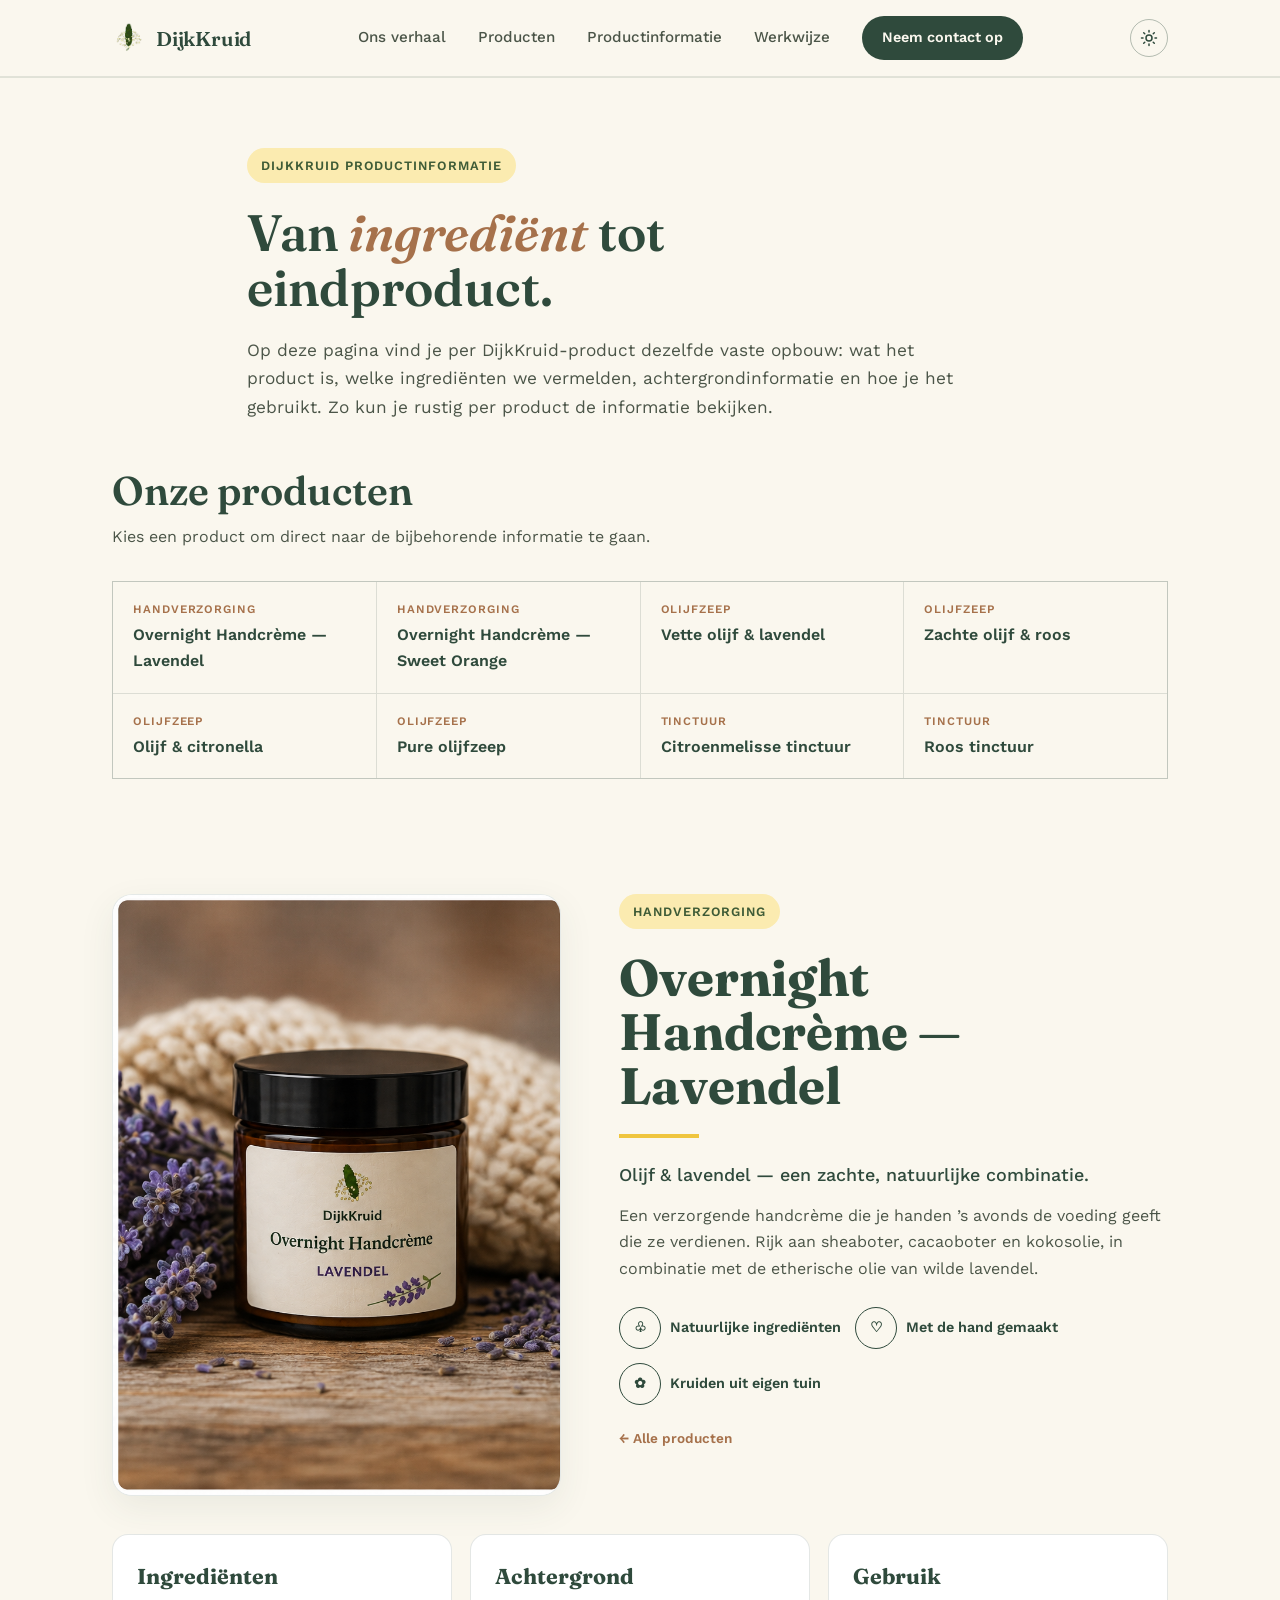
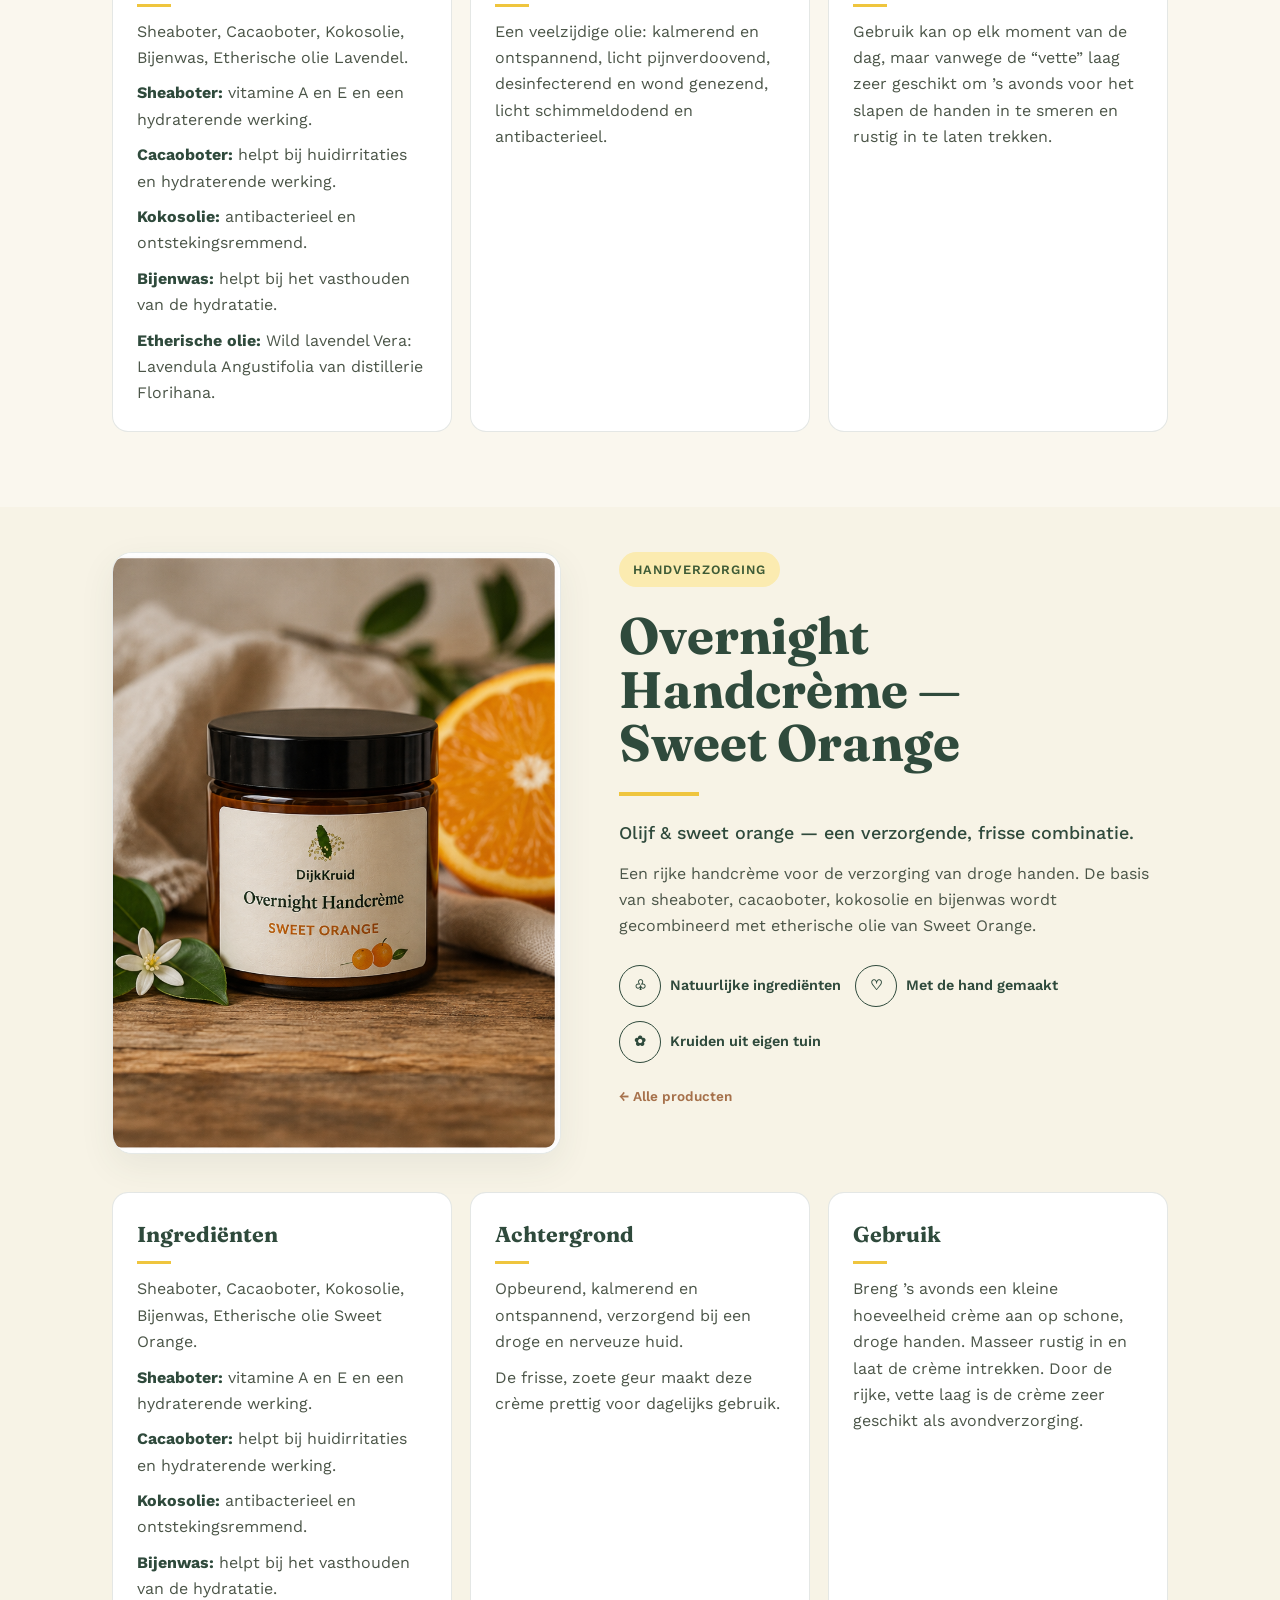
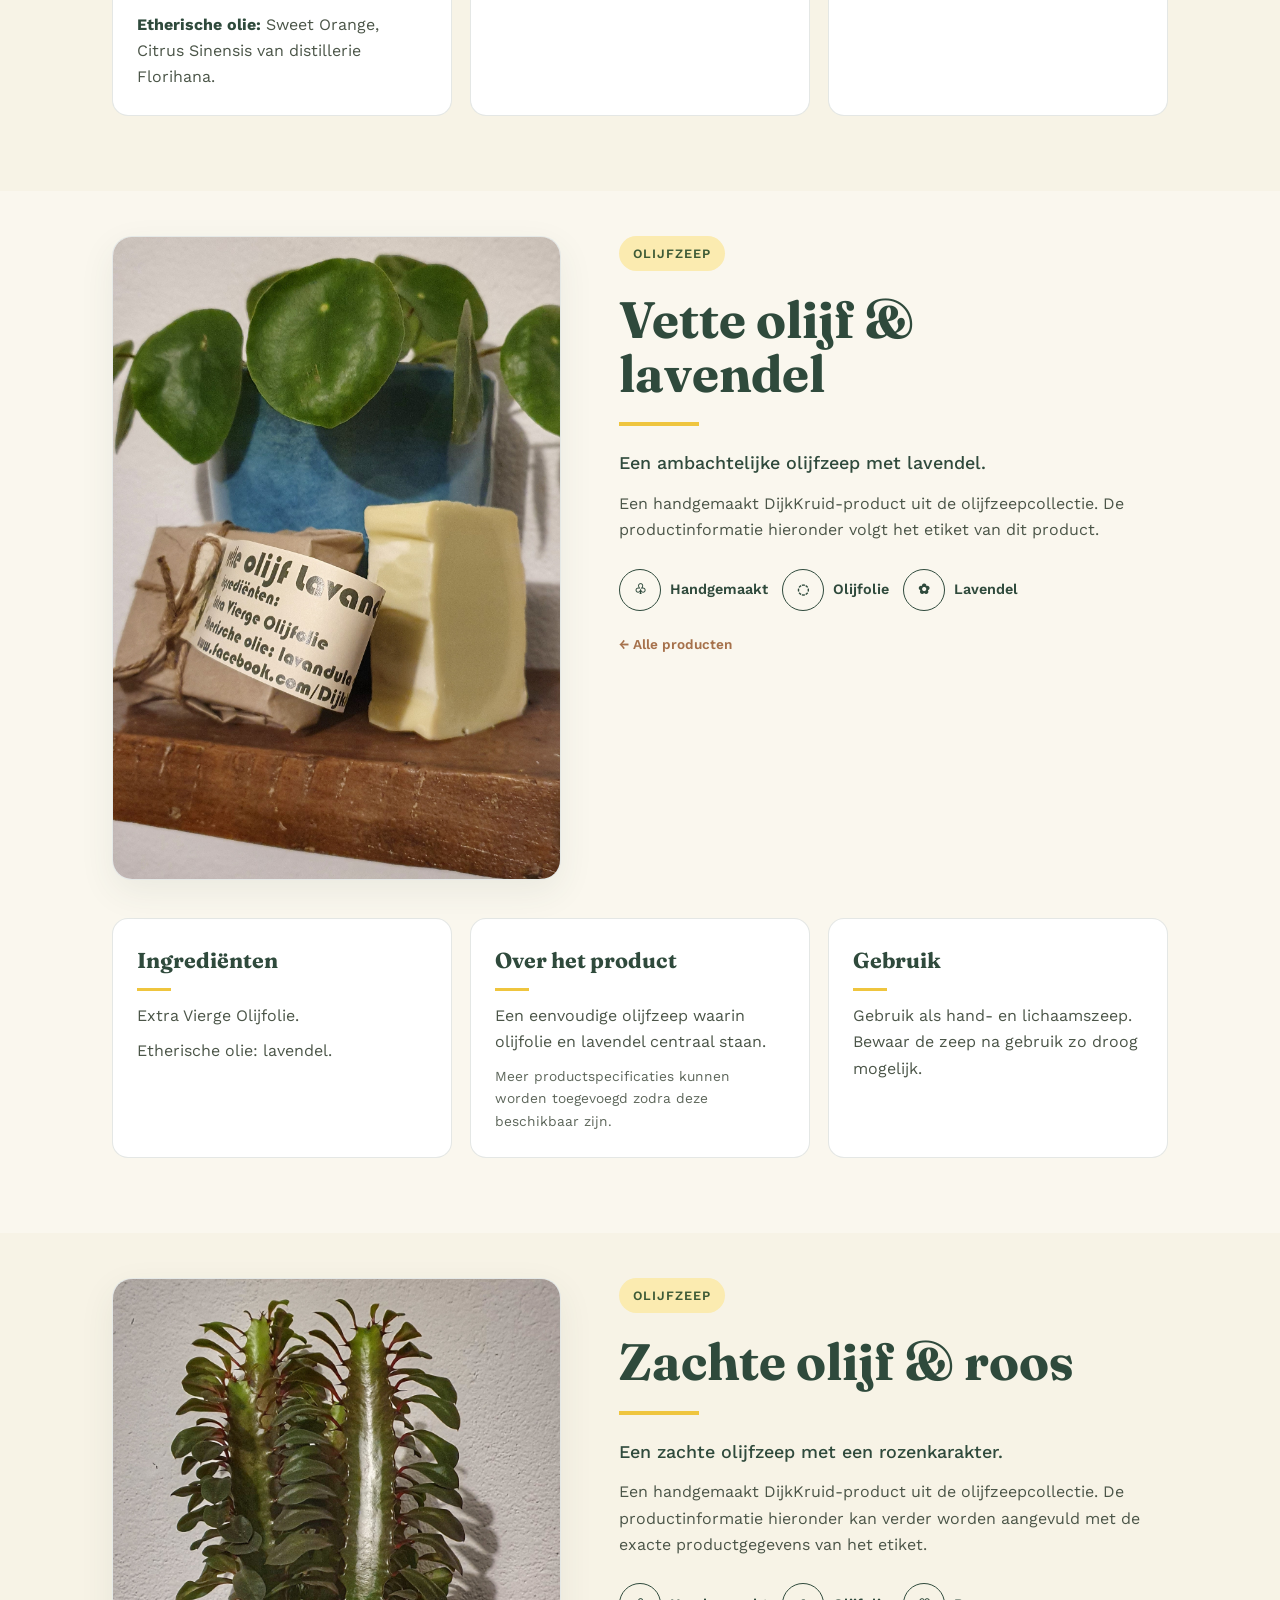
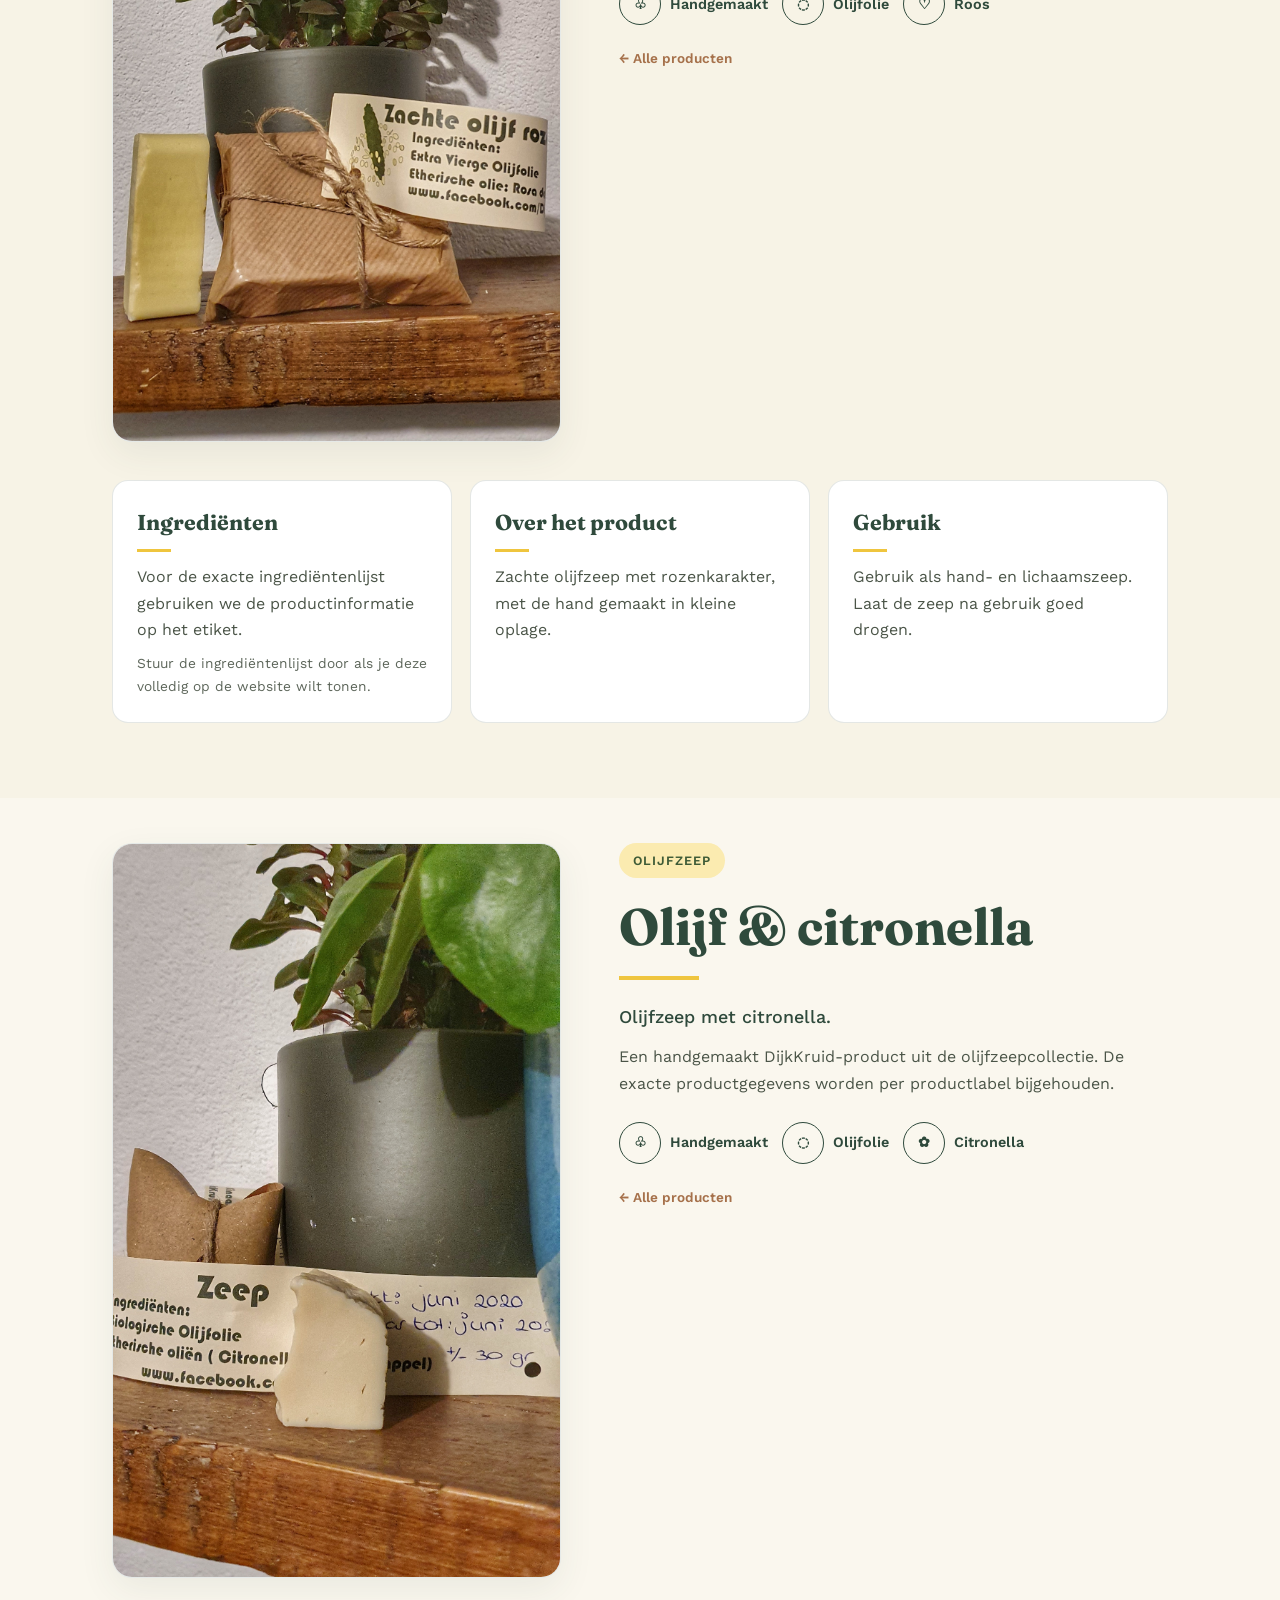
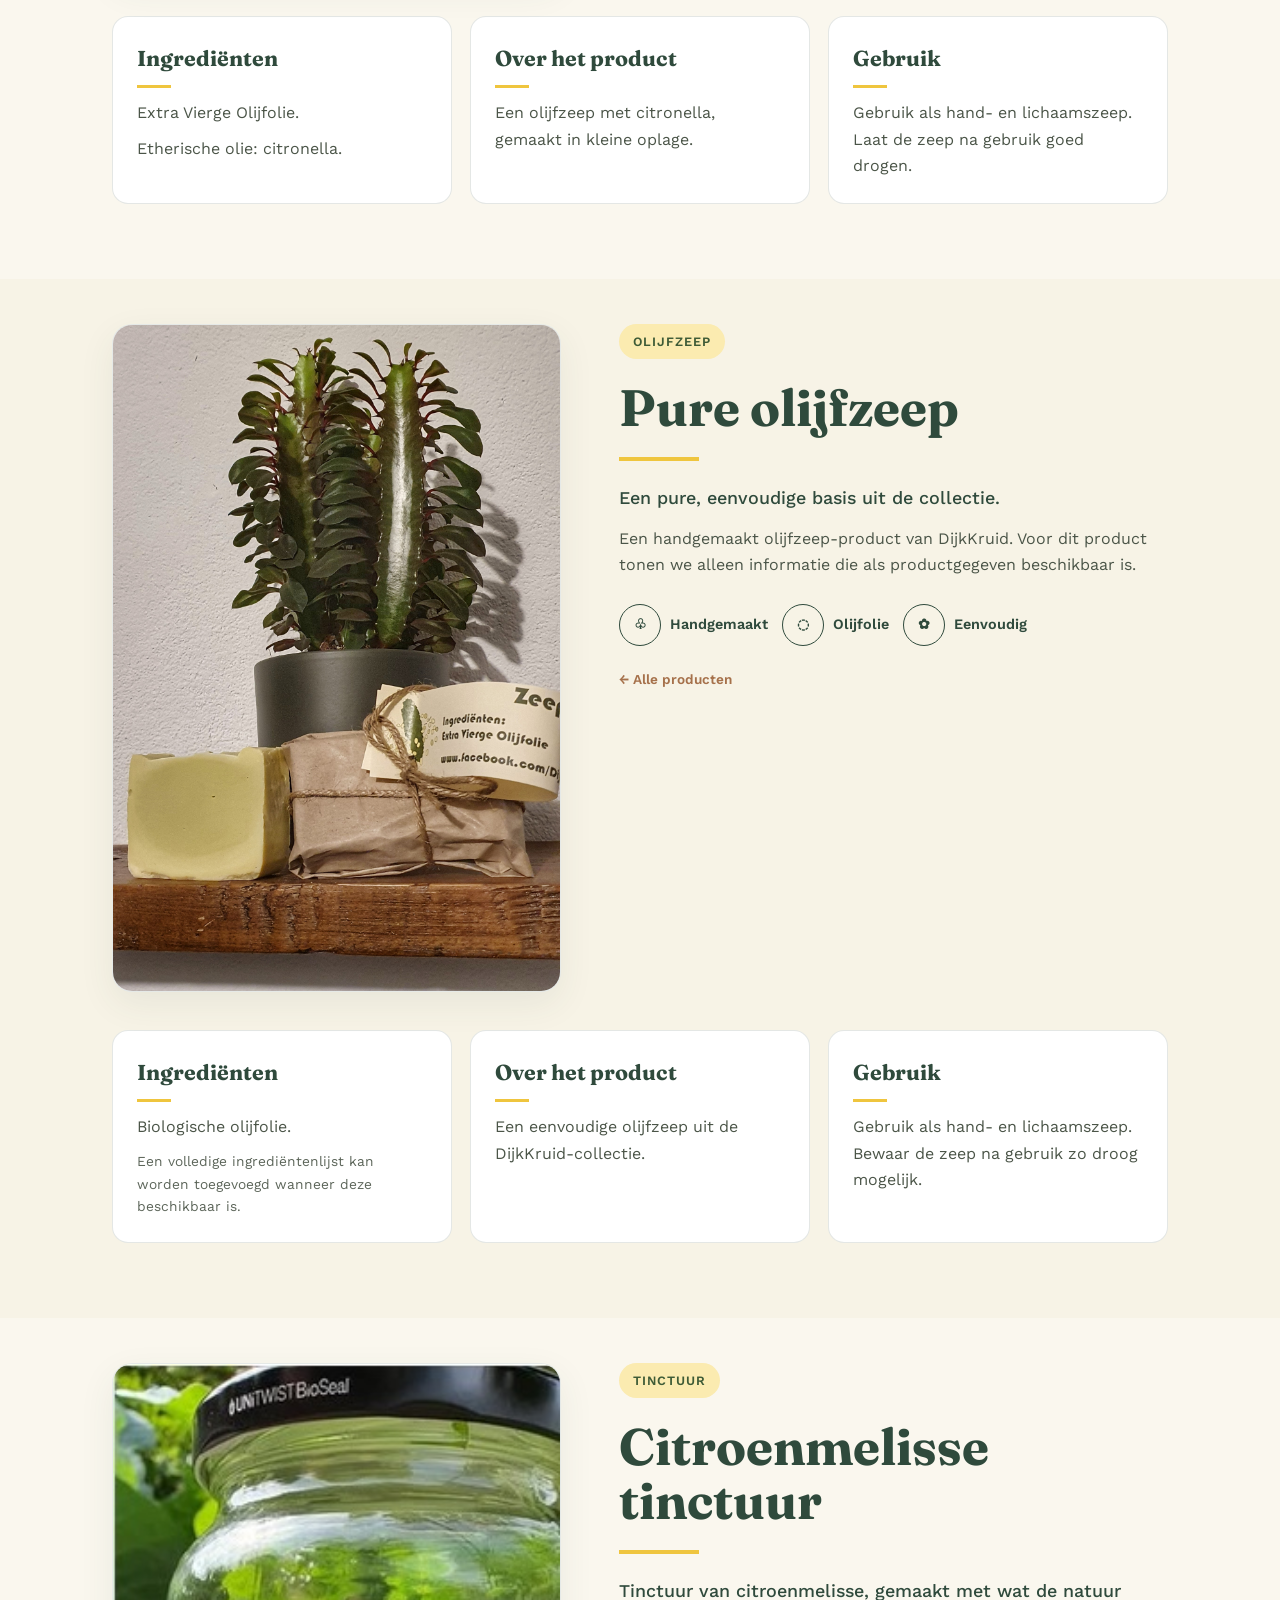
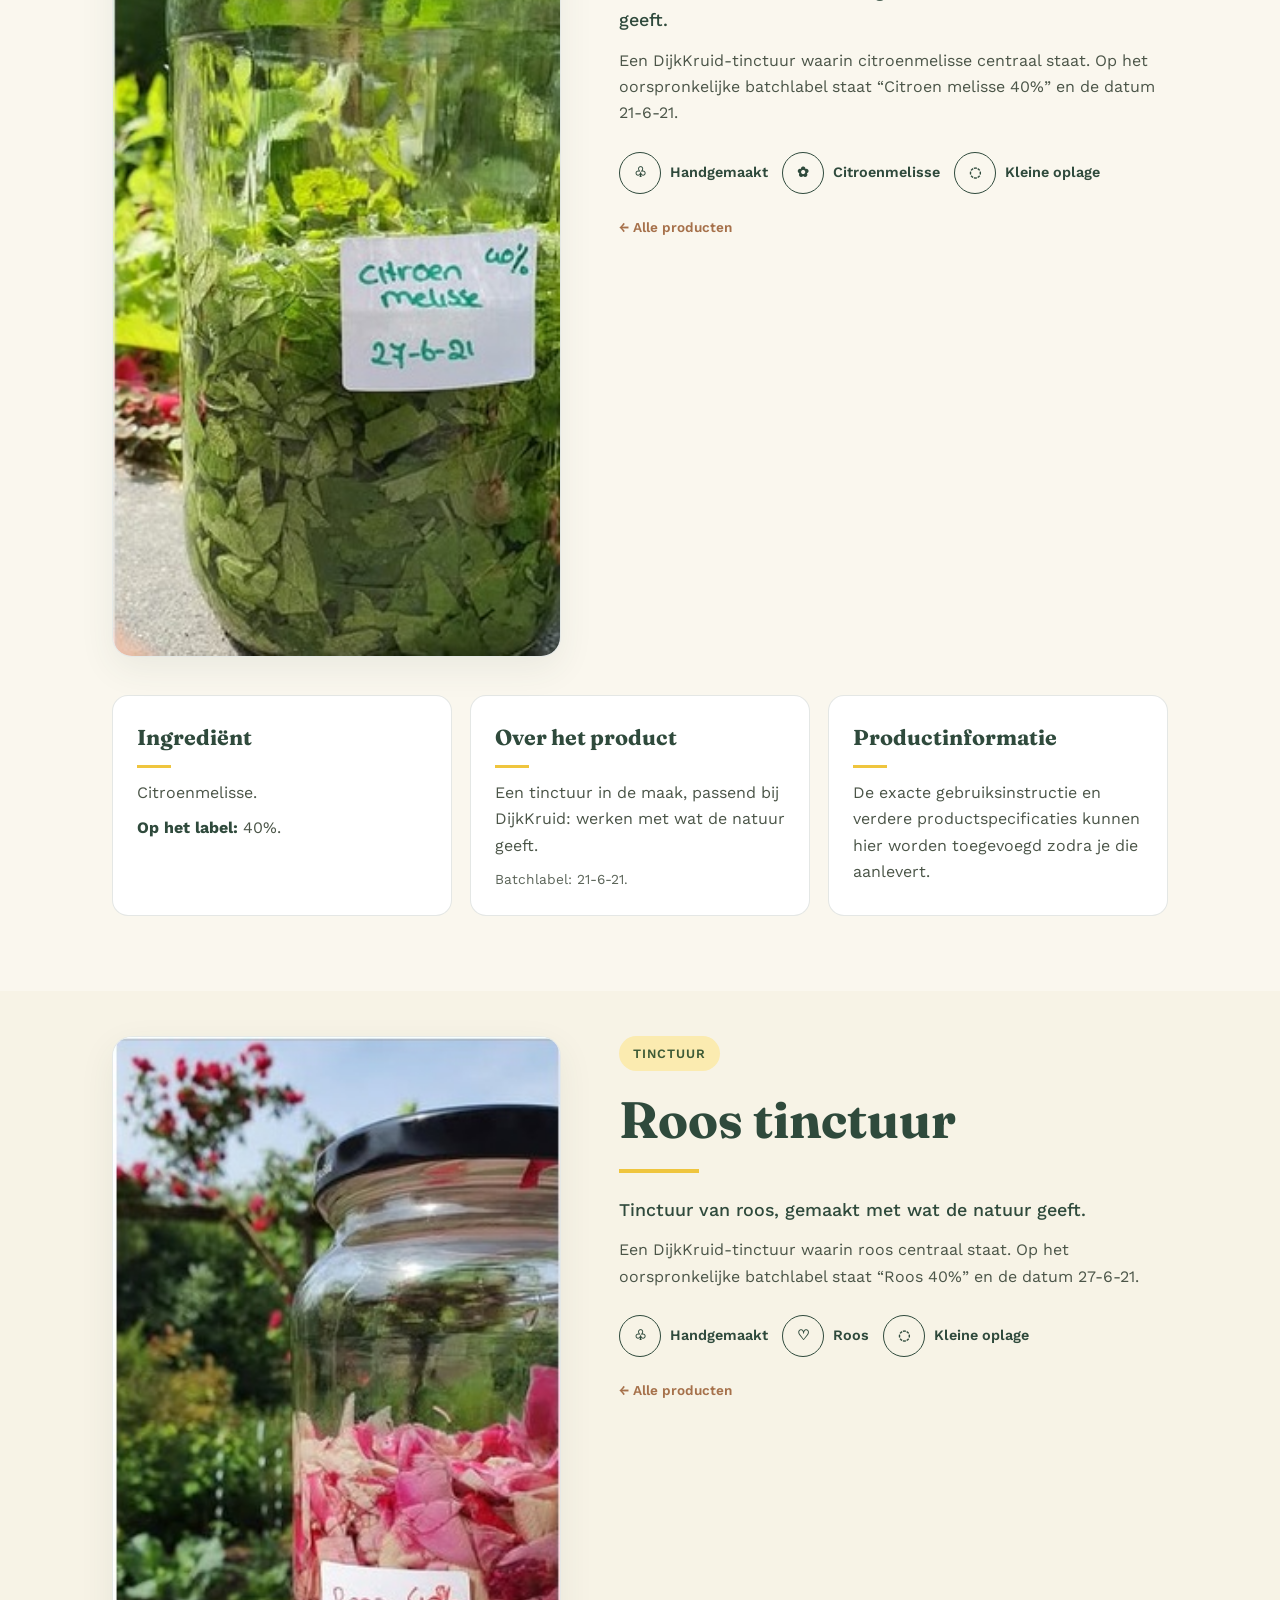
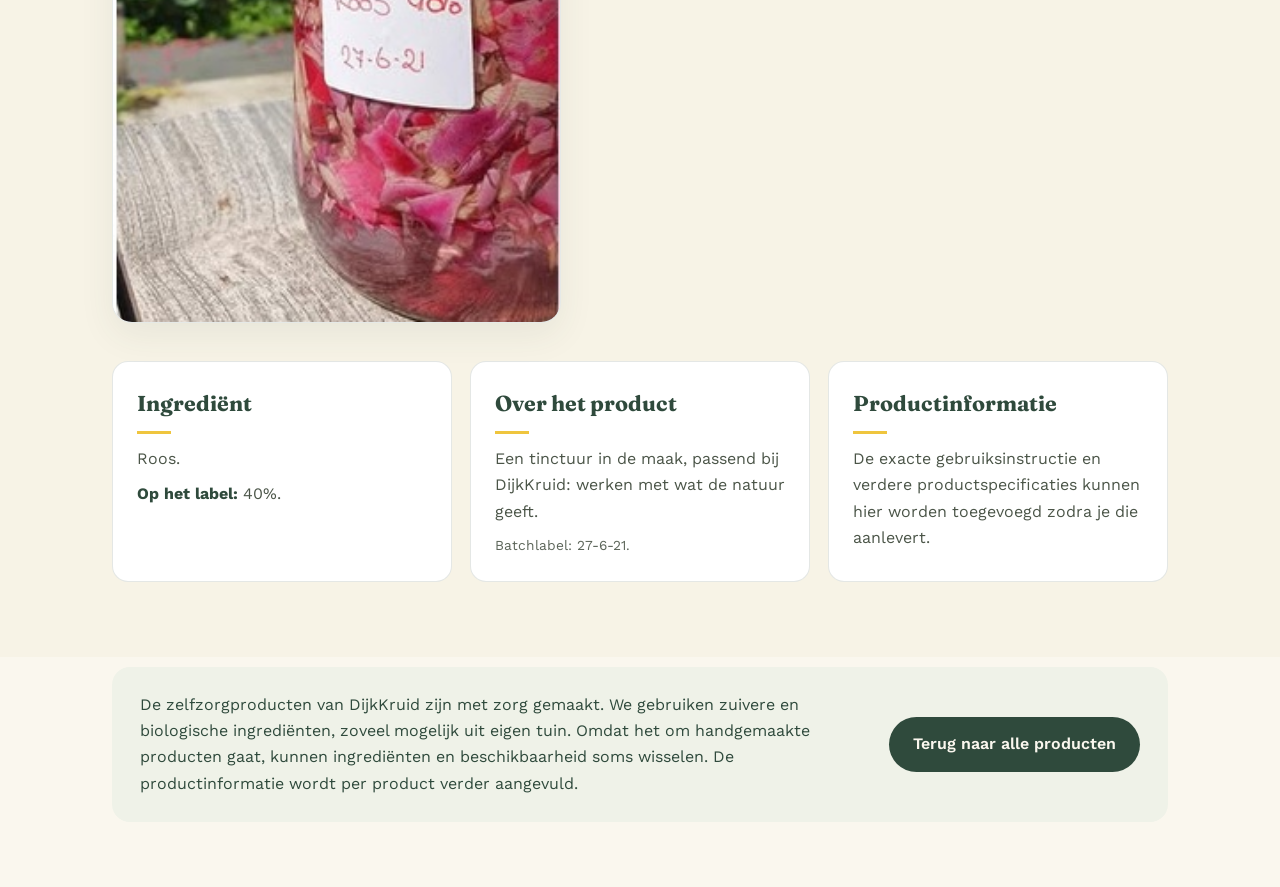
==== commit 5ff804ea: "Add files via upload" ====
--- a/producten.html
+++ b/producten.html
@@ -29,7 +29,7 @@
 .mobile-menu ul{list-style:none;display:flex;flex-direction:column;padding:8px 20px 24px;gap:4px}
 .mobile-menu a{display:block;padding:12px 4px;text-decoration:none;color:var(--ink-soft);font-weight:500;border-bottom:1px solid rgba(47,74,60,.08)}
 .hero{padding:70px 0 38px}.hero-inner{max-width:850px}.eyebrow{display:inline-flex;align-items:center;gap:8px;background:var(--sun-soft);color:var(--leaf-dark);padding:7px 14px;border-radius:100px;font-size:.8rem;font-weight:600;letter-spacing:.08em;text-transform:uppercase;margin-bottom:22px}.crumbs{font-size:.88rem;color:var(--ink-soft);margin-bottom:18px}.crumbs a{text-decoration:none}.hero h1{font-family:'Fraunces',serif;color:var(--heading);font-weight:600;font-size:clamp(2.3rem,4.2vw,3.2rem);line-height:1.08;max-width:13ch}.hero h1 em{font-style:italic;color:var(--clay)}.hero p{margin-top:20px;max-width:65ch;color:var(--ink-soft);font-size:1.08rem}
-.back-link{display:inline-flex;align-items:center;gap:6px;font-size:.85rem;font-weight:600;color:var(--clay);text-decoration:none;margin-bottom:16px}.back-link:hover{text-decoration:underline}
+.back-link{display:inline-flex;align-items:center;gap:6px;font-size:.85rem;font-weight:600;color:var(--clay);text-decoration:none;margin-top:22px}.back-link:hover{text-decoration:underline}
 .catalog{padding:10px 0 70px}.section-head{max-width:680px;margin-bottom:30px}.section-head h2{font-family:'Fraunces',serif;font-weight:600;color:var(--heading);font-size:clamp(1.9rem,3.4vw,2.5rem);line-height:1.08}.section-head p{margin-top:12px;color:var(--ink-soft)}.product-nav{display:grid;grid-template-columns:repeat(4,1fr);gap:1px;background:rgba(47,74,60,.15);border:1px solid rgba(47,74,60,.15)}.product-nav a{background:var(--linen);border-radius:0;padding:18px 20px;text-decoration:none;color:var(--heading);font-weight:600;transition:background .2s}.product-nav a:hover{background:var(--straw)}.product-nav small{display:block;color:var(--clay);font-size:.72rem;text-transform:uppercase;letter-spacing:.08em;margin-bottom:3px}
 .product{padding:45px 0 75px}.product:nth-of-type(even){background:var(--surface-alt,rgba(239,230,203,.24))}.product-grid{display:grid;grid-template-columns:minmax(0,.9fr) minmax(0,1.1fr);gap:58px;align-items:start}.product-visual{position:sticky;top:105px;border-radius:20px;overflow:hidden;background:var(--surface);border:1px solid rgba(47,74,60,.12);box-shadow:0 12px 35px rgba(47,74,60,.08)}.product-visual img{display:block;width:100%;height:auto}.product-copy h2{font-family:'Fraunces',serif;color:var(--heading);font-size:clamp(2.2rem,4vw,3.8rem);line-height:1.05;max-width:14ch}.underline{width:80px;height:4px;background:var(--sun);margin:22px 0}.lead{font-size:1.12rem;color:var(--heading);margin-bottom:13px;font-weight:500}.intro{font-size:1rem;color:var(--ink-soft);max-width:64ch}.badges{display:flex;gap:14px;margin-top:25px;flex-wrap:wrap}.badge{display:flex;align-items:center;gap:9px;color:var(--heading);font-weight:600;font-size:.9rem}.badge-icon{width:42px;height:42px;border:1.5px solid var(--heading);border-radius:50%;display:grid;place-items:center}
 .info-grid{display:grid;grid-template-columns:repeat(3,1fr);gap:18px;margin-top:38px}.info-card{background:var(--surface);border:1px solid rgba(47,74,60,.13);border-radius:16px;padding:24px}.info-card h3{font-family:'Fraunces',serif;color:var(--heading);font-size:1.35rem;margin-bottom:12px}.info-card h3:after{content:"";display:block;width:34px;height:3px;background:var(--sun);margin-top:9px}.info-card p{color:var(--ink-soft);margin-bottom:9px}.info-card p:last-child{margin-bottom:0}.info-card strong{color:var(--heading)}.muted{font-size:.86rem;color:var(--ink-soft);opacity:.9}
@@ -96,26 +96,26 @@
 
 <!-- Vaste productopbouw: intro → badges → ingrediënten → achtergrond → gebruik/beschikbaarheid -->
 <section class="product" id="lavendel-overnight"><div class="wrap">
-<div class="product-grid"><div class="product-visual"><img src="images/overnight-handcreme-lavendel.png" alt="Overnight Handcrème Lavendel"></div><div class="product-copy"><a class="back-link" href="#catalog">&larr; Alle producten</a><span class="eyebrow">Handverzorging</span><h2>Overnight Handcrème — Lavendel</h2><div class="underline"></div><p class="lead">Olijf &amp; lavendel — een zachte, natuurlijke combinatie.</p><p class="intro">Een verzorgende handcrème die je handen ’s avonds de voeding geeft die ze verdienen. Rijk aan sheaboter, cacaoboter en kokosolie, in combinatie met de etherische olie van wilde lavendel.</p><div class="badges"><div class="badge"><span class="badge-icon">♧</span>Natuurlijke ingrediënten</div><div class="badge"><span class="badge-icon">♡</span>Met de hand gemaakt</div><div class="badge"><span class="badge-icon">✿</span>Kruiden uit eigen tuin</div></div></div></div>
+<div class="product-grid"><div class="product-visual"><img src="images/overnight-handcreme-lavendel.png" alt="Overnight Handcrème Lavendel"></div><div class="product-copy"><span class="eyebrow">Handverzorging</span><h2>Overnight Handcrème — Lavendel</h2><div class="underline"></div><p class="lead">Olijf &amp; lavendel — een zachte, natuurlijke combinatie.</p><p class="intro">Een verzorgende handcrème die je handen ’s avonds de voeding geeft die ze verdienen. Rijk aan sheaboter, cacaoboter en kokosolie, in combinatie met de etherische olie van wilde lavendel.</p><div class="badges"><div class="badge"><span class="badge-icon">♧</span>Natuurlijke ingrediënten</div><div class="badge"><span class="badge-icon">♡</span>Met de hand gemaakt</div><div class="badge"><span class="badge-icon">✿</span>Kruiden uit eigen tuin</div></div><a class="back-link" href="#catalog">&larr; Alle producten</a></div></div>
 <div class="info-grid"><article class="info-card"><h3>Ingrediënten</h3><p>Sheaboter, Cacaoboter, Kokosolie, Bijenwas, Etherische olie Lavendel.</p><p><strong>Sheaboter:</strong> vitamine A en E en een hydraterende werking.</p><p><strong>Cacaoboter:</strong> helpt bij huidirritaties en hydraterende werking.</p><p><strong>Kokosolie:</strong> antibacterieel en ontstekingsremmend.</p><p><strong>Bijenwas:</strong> helpt bij het vasthouden van de hydratatie.</p><p><strong>Etherische olie:</strong> Wild lavendel Vera: Lavendula Angustifolia van distillerie Florihana.</p></article><article class="info-card"><h3>Achtergrond</h3><p>Een veelzijdige olie: kalmerend en ontspannend, licht pijnverdoovend, desinfecterend en wond genezend, licht schimmeldodend en antibacterieel.</p></article><article class="info-card"><h3>Gebruik</h3><p>Gebruik kan op elk moment van de dag, maar vanwege de “vette” laag zeer geschikt om ’s avonds voor het slapen de handen in te smeren en rustig in te laten trekken.</p></article></div>
 </div></section>
 
 <section class="product" id="sweet-orange"><div class="wrap">
-<div class="product-grid"><div class="product-visual"><img src="images/overnight-handcreme-sweet-orange.png" alt="Overnight Handcrème Sweet Orange"></div><div class="product-copy"><a class="back-link" href="#catalog">&larr; Alle producten</a><span class="eyebrow">Handverzorging</span><h2>Overnight Handcrème — Sweet Orange</h2><div class="underline"></div><p class="lead">Olijf &amp; sweet orange — een verzorgende, frisse combinatie.</p><p class="intro">Een rijke handcrème voor de verzorging van droge handen. De basis van sheaboter, cacaoboter, kokosolie en bijenwas wordt gecombineerd met etherische olie van Sweet Orange.</p><div class="badges"><div class="badge"><span class="badge-icon">♧</span>Natuurlijke ingrediënten</div><div class="badge"><span class="badge-icon">♡</span>Met de hand gemaakt</div><div class="badge"><span class="badge-icon">✿</span>Kruiden uit eigen tuin</div></div></div></div>
+<div class="product-grid"><div class="product-visual"><img src="images/overnight-handcreme-sweet-orange.png" alt="Overnight Handcrème Sweet Orange"></div><div class="product-copy"><span class="eyebrow">Handverzorging</span><h2>Overnight Handcrème — Sweet Orange</h2><div class="underline"></div><p class="lead">Olijf &amp; sweet orange — een verzorgende, frisse combinatie.</p><p class="intro">Een rijke handcrème voor de verzorging van droge handen. De basis van sheaboter, cacaoboter, kokosolie en bijenwas wordt gecombineerd met etherische olie van Sweet Orange.</p><div class="badges"><div class="badge"><span class="badge-icon">♧</span>Natuurlijke ingrediënten</div><div class="badge"><span class="badge-icon">♡</span>Met de hand gemaakt</div><div class="badge"><span class="badge-icon">✿</span>Kruiden uit eigen tuin</div></div><a class="back-link" href="#catalog">&larr; Alle producten</a></div></div>
 <div class="info-grid"><article class="info-card"><h3>Ingrediënten</h3><p>Sheaboter, Cacaoboter, Kokosolie, Bijenwas, Etherische olie Sweet Orange.</p><p><strong>Sheaboter:</strong> vitamine A en E en een hydraterende werking.</p><p><strong>Cacaoboter:</strong> helpt bij huidirritaties en hydraterende werking.</p><p><strong>Kokosolie:</strong> antibacterieel en ontstekingsremmend.</p><p><strong>Bijenwas:</strong> helpt bij het vasthouden van de hydratatie.</p><p><strong>Etherische olie:</strong> Sweet Orange, Citrus Sinensis van distillerie Florihana.</p></article><article class="info-card"><h3>Achtergrond</h3><p>Opbeurend, kalmerend en ontspannend, verzorgend bij een droge en nerveuze huid.</p><p>De frisse, zoete geur maakt deze crème prettig voor dagelijks gebruik.</p></article><article class="info-card"><h3>Gebruik</h3><p>Breng ’s avonds een kleine hoeveelheid crème aan op schone, droge handen. Masseer rustig in en laat de crème intrekken. Door de rijke, vette laag is de crème zeer geschikt als avondverzorging.</p></article></div>
 </div></section>
 
-<section class="product" id="olijf-lavendel"><div class="wrap"><div class="product-grid"><div class="product-visual"><img src="images/olijf-lavendel.jpeg" alt="Vette olijf lavendel zeep"></div><div class="product-copy"><a class="back-link" href="#catalog">&larr; Alle producten</a><span class="eyebrow">Olijfzeep</span><h2>Vette olijf &amp; lavendel</h2><div class="underline"></div><p class="lead">Een ambachtelijke olijfzeep met lavendel.</p><p class="intro">Een handgemaakt DijkKruid-product uit de olijfzeepcollectie. De productinformatie hieronder volgt het etiket van dit product.</p><div class="badges"><div class="badge"><span class="badge-icon">♧</span>Handgemaakt</div><div class="badge"><span class="badge-icon">◌</span>Olijfolie</div><div class="badge"><span class="badge-icon">✿</span>Lavendel</div></div></div></div><div class="info-grid"><article class="info-card"><h3>Ingrediënten</h3><p>Extra Vierge Olijfolie.</p><p>Etherische olie: lavendel.</p></article><article class="info-card"><h3>Over het product</h3><p>Een eenvoudige olijfzeep waarin olijfolie en lavendel centraal staan.</p><p class="muted">Meer productspecificaties kunnen worden toegevoegd zodra deze beschikbaar zijn.</p></article><article class="info-card"><h3>Gebruik</h3><p>Gebruik als hand- en lichaamszeep. Bewaar de zeep na gebruik zo droog mogelijk.</p></article></div></div></section>
+<section class="product" id="olijf-lavendel"><div class="wrap"><div class="product-grid"><div class="product-visual"><img src="images/olijf-lavendel.jpeg" alt="Vette olijf lavendel zeep"></div><div class="product-copy"><span class="eyebrow">Olijfzeep</span><h2>Vette olijf &amp; lavendel</h2><div class="underline"></div><p class="lead">Een ambachtelijke olijfzeep met lavendel.</p><p class="intro">Een handgemaakt DijkKruid-product uit de olijfzeepcollectie. De productinformatie hieronder volgt het etiket van dit product.</p><div class="badges"><div class="badge"><span class="badge-icon">♧</span>Handgemaakt</div><div class="badge"><span class="badge-icon">◌</span>Olijfolie</div><div class="badge"><span class="badge-icon">✿</span>Lavendel</div></div><a class="back-link" href="#catalog">&larr; Alle producten</a></div></div><div class="info-grid"><article class="info-card"><h3>Ingrediënten</h3><p>Extra Vierge Olijfolie.</p><p>Etherische olie: lavendel.</p></article><article class="info-card"><h3>Over het product</h3><p>Een eenvoudige olijfzeep waarin olijfolie en lavendel centraal staan.</p><p class="muted">Meer productspecificaties kunnen worden toegevoegd zodra deze beschikbaar zijn.</p></article><article class="info-card"><h3>Gebruik</h3><p>Gebruik als hand- en lichaamszeep. Bewaar de zeep na gebruik zo droog mogelijk.</p></article></div></div></section>
 
-<section class="product" id="olijf-roos"><div class="wrap"><div class="product-grid"><div class="product-visual"><img src="images/olijf-rozen.jpeg" alt="Zachte olijf rozen zeep"></div><div class="product-copy"><a class="back-link" href="#catalog">&larr; Alle producten</a><span class="eyebrow">Olijfzeep</span><h2>Zachte olijf &amp; roos</h2><div class="underline"></div><p class="lead">Een zachte olijfzeep met een rozenkarakter.</p><p class="intro">Een handgemaakt DijkKruid-product uit de olijfzeepcollectie. De productinformatie hieronder kan verder worden aangevuld met de exacte productgegevens van het etiket.</p><div class="badges"><div class="badge"><span class="badge-icon">♧</span>Handgemaakt</div><div class="badge"><span class="badge-icon">◌</span>Olijfolie</div><div class="badge"><span class="badge-icon">♡</span>Roos</div></div></div></div><div class="info-grid"><article class="info-card"><h3>Ingrediënten</h3><p>Voor de exacte ingrediëntenlijst gebruiken we de productinformatie op het etiket.</p><p class="muted">Stuur de ingrediëntenlijst door als je deze volledig op de website wilt tonen.</p></article><article class="info-card"><h3>Over het product</h3><p>Zachte olijfzeep met rozenkarakter, met de hand gemaakt in kleine oplage.</p></article><article class="info-card"><h3>Gebruik</h3><p>Gebruik als hand- en lichaamszeep. Laat de zeep na gebruik goed drogen.</p></article></div></div></section>
+<section class="product" id="olijf-roos"><div class="wrap"><div class="product-grid"><div class="product-visual"><img src="images/olijf-rozen.jpeg" alt="Zachte olijf rozen zeep"></div><div class="product-copy"><span class="eyebrow">Olijfzeep</span><h2>Zachte olijf &amp; roos</h2><div class="underline"></div><p class="lead">Een zachte olijfzeep met een rozenkarakter.</p><p class="intro">Een handgemaakt DijkKruid-product uit de olijfzeepcollectie. De productinformatie hieronder kan verder worden aangevuld met de exacte productgegevens van het etiket.</p><div class="badges"><div class="badge"><span class="badge-icon">♧</span>Handgemaakt</div><div class="badge"><span class="badge-icon">◌</span>Olijfolie</div><div class="badge"><span class="badge-icon">♡</span>Roos</div></div><a class="back-link" href="#catalog">&larr; Alle producten</a></div></div><div class="info-grid"><article class="info-card"><h3>Ingrediënten</h3><p>Voor de exacte ingrediëntenlijst gebruiken we de productinformatie op het etiket.</p><p class="muted">Stuur de ingrediëntenlijst door als je deze volledig op de website wilt tonen.</p></article><article class="info-card"><h3>Over het product</h3><p>Zachte olijfzeep met rozenkarakter, met de hand gemaakt in kleine oplage.</p></article><article class="info-card"><h3>Gebruik</h3><p>Gebruik als hand- en lichaamszeep. Laat de zeep na gebruik goed drogen.</p></article></div></div></section>
 
-<section class="product" id="olijf-citronella"><div class="wrap"><div class="product-grid"><div class="product-visual"><img src="images/olijf-citronella.jpeg" alt="Olijf citronella zeep"></div><div class="product-copy"><a class="back-link" href="#catalog">&larr; Alle producten</a><span class="eyebrow">Olijfzeep</span><h2>Olijf &amp; citronella</h2><div class="underline"></div><p class="lead">Olijfzeep met citronella.</p><p class="intro">Een handgemaakt DijkKruid-product uit de olijfzeepcollectie. De exacte productgegevens worden per productlabel bijgehouden.</p><div class="badges"><div class="badge"><span class="badge-icon">♧</span>Handgemaakt</div><div class="badge"><span class="badge-icon">◌</span>Olijfolie</div><div class="badge"><span class="badge-icon">✿</span>Citronella</div></div></div></div><div class="info-grid"><article class="info-card"><h3>Ingrediënten</h3><p>Extra Vierge Olijfolie.</p><p>Etherische olie: citronella.</p></article><article class="info-card"><h3>Over het product</h3><p>Een olijfzeep met citronella, gemaakt in kleine oplage.</p></article><article class="info-card"><h3>Gebruik</h3><p>Gebruik als hand- en lichaamszeep. Laat de zeep na gebruik goed drogen.</p></article></div></div></section>
+<section class="product" id="olijf-citronella"><div class="wrap"><div class="product-grid"><div class="product-visual"><img src="images/olijf-citronella.jpeg" alt="Olijf citronella zeep"></div><div class="product-copy"><span class="eyebrow">Olijfzeep</span><h2>Olijf &amp; citronella</h2><div class="underline"></div><p class="lead">Olijfzeep met citronella.</p><p class="intro">Een handgemaakt DijkKruid-product uit de olijfzeepcollectie. De exacte productgegevens worden per productlabel bijgehouden.</p><div class="badges"><div class="badge"><span class="badge-icon">♧</span>Handgemaakt</div><div class="badge"><span class="badge-icon">◌</span>Olijfolie</div><div class="badge"><span class="badge-icon">✿</span>Citronella</div></div><a class="back-link" href="#catalog">&larr; Alle producten</a></div></div><div class="info-grid"><article class="info-card"><h3>Ingrediënten</h3><p>Extra Vierge Olijfolie.</p><p>Etherische olie: citronella.</p></article><article class="info-card"><h3>Over het product</h3><p>Een olijfzeep met citronella, gemaakt in kleine oplage.</p></article><article class="info-card"><h3>Gebruik</h3><p>Gebruik als hand- en lichaamszeep. Laat de zeep na gebruik goed drogen.</p></article></div></div></section>
 
-<section class="product" id="pure-olijf"><div class="wrap"><div class="product-grid"><div class="product-visual"><img src="images/olijfzeep.jpeg" alt="Pure DijkKruid olijfzeep"></div><div class="product-copy"><a class="back-link" href="#catalog">&larr; Alle producten</a><span class="eyebrow">Olijfzeep</span><h2>Pure olijfzeep</h2><div class="underline"></div><p class="lead">Een pure, eenvoudige basis uit de collectie.</p><p class="intro">Een handgemaakt olijfzeep-product van DijkKruid. Voor dit product tonen we alleen informatie die als productgegeven beschikbaar is.</p><div class="badges"><div class="badge"><span class="badge-icon">♧</span>Handgemaakt</div><div class="badge"><span class="badge-icon">◌</span>Olijfolie</div><div class="badge"><span class="badge-icon">✿</span>Eenvoudig</div></div></div></div><div class="info-grid"><article class="info-card"><h3>Ingrediënten</h3><p>Biologische olijfolie.</p><p class="muted">Een volledige ingrediëntenlijst kan worden toegevoegd wanneer deze beschikbaar is.</p></article><article class="info-card"><h3>Over het product</h3><p>Een eenvoudige olijfzeep uit de DijkKruid-collectie.</p></article><article class="info-card"><h3>Gebruik</h3><p>Gebruik als hand- en lichaamszeep. Bewaar de zeep na gebruik zo droog mogelijk.</p></article></div></div></section>
+<section class="product" id="pure-olijf"><div class="wrap"><div class="product-grid"><div class="product-visual"><img src="images/olijfzeep.jpeg" alt="Pure DijkKruid olijfzeep"></div><div class="product-copy"><span class="eyebrow">Olijfzeep</span><h2>Pure olijfzeep</h2><div class="underline"></div><p class="lead">Een pure, eenvoudige basis uit de collectie.</p><p class="intro">Een handgemaakt olijfzeep-product van DijkKruid. Voor dit product tonen we alleen informatie die als productgegeven beschikbaar is.</p><div class="badges"><div class="badge"><span class="badge-icon">♧</span>Handgemaakt</div><div class="badge"><span class="badge-icon">◌</span>Olijfolie</div><div class="badge"><span class="badge-icon">✿</span>Eenvoudig</div></div><a class="back-link" href="#catalog">&larr; Alle producten</a></div></div><div class="info-grid"><article class="info-card"><h3>Ingrediënten</h3><p>Biologische olijfolie.</p><p class="muted">Een volledige ingrediëntenlijst kan worden toegevoegd wanneer deze beschikbaar is.</p></article><article class="info-card"><h3>Over het product</h3><p>Een eenvoudige olijfzeep uit de DijkKruid-collectie.</p></article><article class="info-card"><h3>Gebruik</h3><p>Gebruik als hand- en lichaamszeep. Bewaar de zeep na gebruik zo droog mogelijk.</p></article></div></div></section>
 
-<section class="product" id="tinctuur-citroenmelisse"><div class="wrap"><div class="product-grid"><div class="product-visual"><img src="images/tinctuur-citroenmelisse.jpg" alt="Citroenmelisse tinctuur in glazen pot"></div><div class="product-copy"><a class="back-link" href="#catalog">&larr; Alle producten</a><span class="eyebrow">Tinctuur</span><h2>Citroenmelisse tinctuur</h2><div class="underline"></div><p class="lead">Tinctuur van citroenmelisse, gemaakt met wat de natuur geeft.</p><p class="intro">Een DijkKruid-tinctuur waarin citroenmelisse centraal staat. Op het oorspronkelijke batchlabel staat “Citroen melisse 40%” en de datum 21-6-21.</p><div class="badges"><div class="badge"><span class="badge-icon">♧</span>Handgemaakt</div><div class="badge"><span class="badge-icon">✿</span>Citroenmelisse</div><div class="badge"><span class="badge-icon">◌</span>Kleine oplage</div></div></div></div><div class="info-grid"><article class="info-card"><h3>Ingrediënt</h3><p>Citroenmelisse.</p><p><strong>Op het label:</strong> 40%.</p></article><article class="info-card"><h3>Over het product</h3><p>Een tinctuur in de maak, passend bij DijkKruid: werken met wat de natuur geeft.</p><p class="muted">Batchlabel: 21-6-21.</p></article><article class="info-card"><h3>Productinformatie</h3><p>De exacte gebruiksinstructie en verdere productspecificaties kunnen hier worden toegevoegd zodra je die aanlevert.</p></article></div></div></section>
+<section class="product" id="tinctuur-citroenmelisse"><div class="wrap"><div class="product-grid"><div class="product-visual"><img src="images/tinctuur-citroenmelisse.jpg" alt="Citroenmelisse tinctuur in glazen pot"></div><div class="product-copy"><span class="eyebrow">Tinctuur</span><h2>Citroenmelisse tinctuur</h2><div class="underline"></div><p class="lead">Tinctuur van citroenmelisse, gemaakt met wat de natuur geeft.</p><p class="intro">Een DijkKruid-tinctuur waarin citroenmelisse centraal staat. Op het oorspronkelijke batchlabel staat “Citroen melisse 40%” en de datum 21-6-21.</p><div class="badges"><div class="badge"><span class="badge-icon">♧</span>Handgemaakt</div><div class="badge"><span class="badge-icon">✿</span>Citroenmelisse</div><div class="badge"><span class="badge-icon">◌</span>Kleine oplage</div></div><a class="back-link" href="#catalog">&larr; Alle producten</a></div></div><div class="info-grid"><article class="info-card"><h3>Ingrediënt</h3><p>Citroenmelisse.</p><p><strong>Op het label:</strong> 40%.</p></article><article class="info-card"><h3>Over het product</h3><p>Een tinctuur in de maak, passend bij DijkKruid: werken met wat de natuur geeft.</p><p class="muted">Batchlabel: 21-6-21.</p></article><article class="info-card"><h3>Productinformatie</h3><p>De exacte gebruiksinstructie en verdere productspecificaties kunnen hier worden toegevoegd zodra je die aanlevert.</p></article></div></div></section>
 
-<section class="product" id="tinctuur-roos"><div class="wrap"><div class="product-grid"><div class="product-visual"><img src="images/tinctuur-roos.jpg" alt="Roos tinctuur in glazen pot"></div><div class="product-copy"><a class="back-link" href="#catalog">&larr; Alle producten</a><span class="eyebrow">Tinctuur</span><h2>Roos tinctuur</h2><div class="underline"></div><p class="lead">Tinctuur van roos, gemaakt met wat de natuur geeft.</p><p class="intro">Een DijkKruid-tinctuur waarin roos centraal staat. Op het oorspronkelijke batchlabel staat “Roos 40%” en de datum 27-6-21.</p><div class="badges"><div class="badge"><span class="badge-icon">♧</span>Handgemaakt</div><div class="badge"><span class="badge-icon">♡</span>Roos</div><div class="badge"><span class="badge-icon">◌</span>Kleine oplage</div></div></div></div><div class="info-grid"><article class="info-card"><h3>Ingrediënt</h3><p>Roos.</p><p><strong>Op het label:</strong> 40%.</p></article><article class="info-card"><h3>Over het product</h3><p>Een tinctuur in de maak, passend bij DijkKruid: werken met wat de natuur geeft.</p><p class="muted">Batchlabel: 27-6-21.</p></article><article class="info-card"><h3>Productinformatie</h3><p>De exacte gebruiksinstructie en verdere productspecificaties kunnen hier worden toegevoegd zodra je die aanlevert.</p></article></div></div></section>
+<section class="product" id="tinctuur-roos"><div class="wrap"><div class="product-grid"><div class="product-visual"><img src="images/tinctuur-roos.jpg" alt="Roos tinctuur in glazen pot"></div><div class="product-copy"><span class="eyebrow">Tinctuur</span><h2>Roos tinctuur</h2><div class="underline"></div><p class="lead">Tinctuur van roos, gemaakt met wat de natuur geeft.</p><p class="intro">Een DijkKruid-tinctuur waarin roos centraal staat. Op het oorspronkelijke batchlabel staat “Roos 40%” en de datum 27-6-21.</p><div class="badges"><div class="badge"><span class="badge-icon">♧</span>Handgemaakt</div><div class="badge"><span class="badge-icon">♡</span>Roos</div><div class="badge"><span class="badge-icon">◌</span>Kleine oplage</div></div><a class="back-link" href="#catalog">&larr; Alle producten</a></div></div><div class="info-grid"><article class="info-card"><h3>Ingrediënt</h3><p>Roos.</p><p><strong>Op het label:</strong> 40%.</p></article><article class="info-card"><h3>Over het product</h3><p>Een tinctuur in de maak, passend bij DijkKruid: werken met wat de natuur geeft.</p><p class="muted">Batchlabel: 27-6-21.</p></article><article class="info-card"><h3>Productinformatie</h3><p>De exacte gebruiksinstructie en verdere productspecificaties kunnen hier worden toegevoegd zodra je die aanlevert.</p></article></div></div></section>
 
 <div class="wrap"><div class="notice"><p>De zelfzorgproducten van DijkKruid zijn met zorg gemaakt. We gebruiken zuivere en biologische ingrediënten, zoveel mogelijk uit eigen tuin. Omdat het om handgemaakte producten gaat, kunnen ingrediënten en beschikbaarheid soms wisselen. De productinformatie wordt per product verder aangevuld.</p><a class="button" href="index.html#producten">Terug naar alle producten</a></div></div>
 </main>
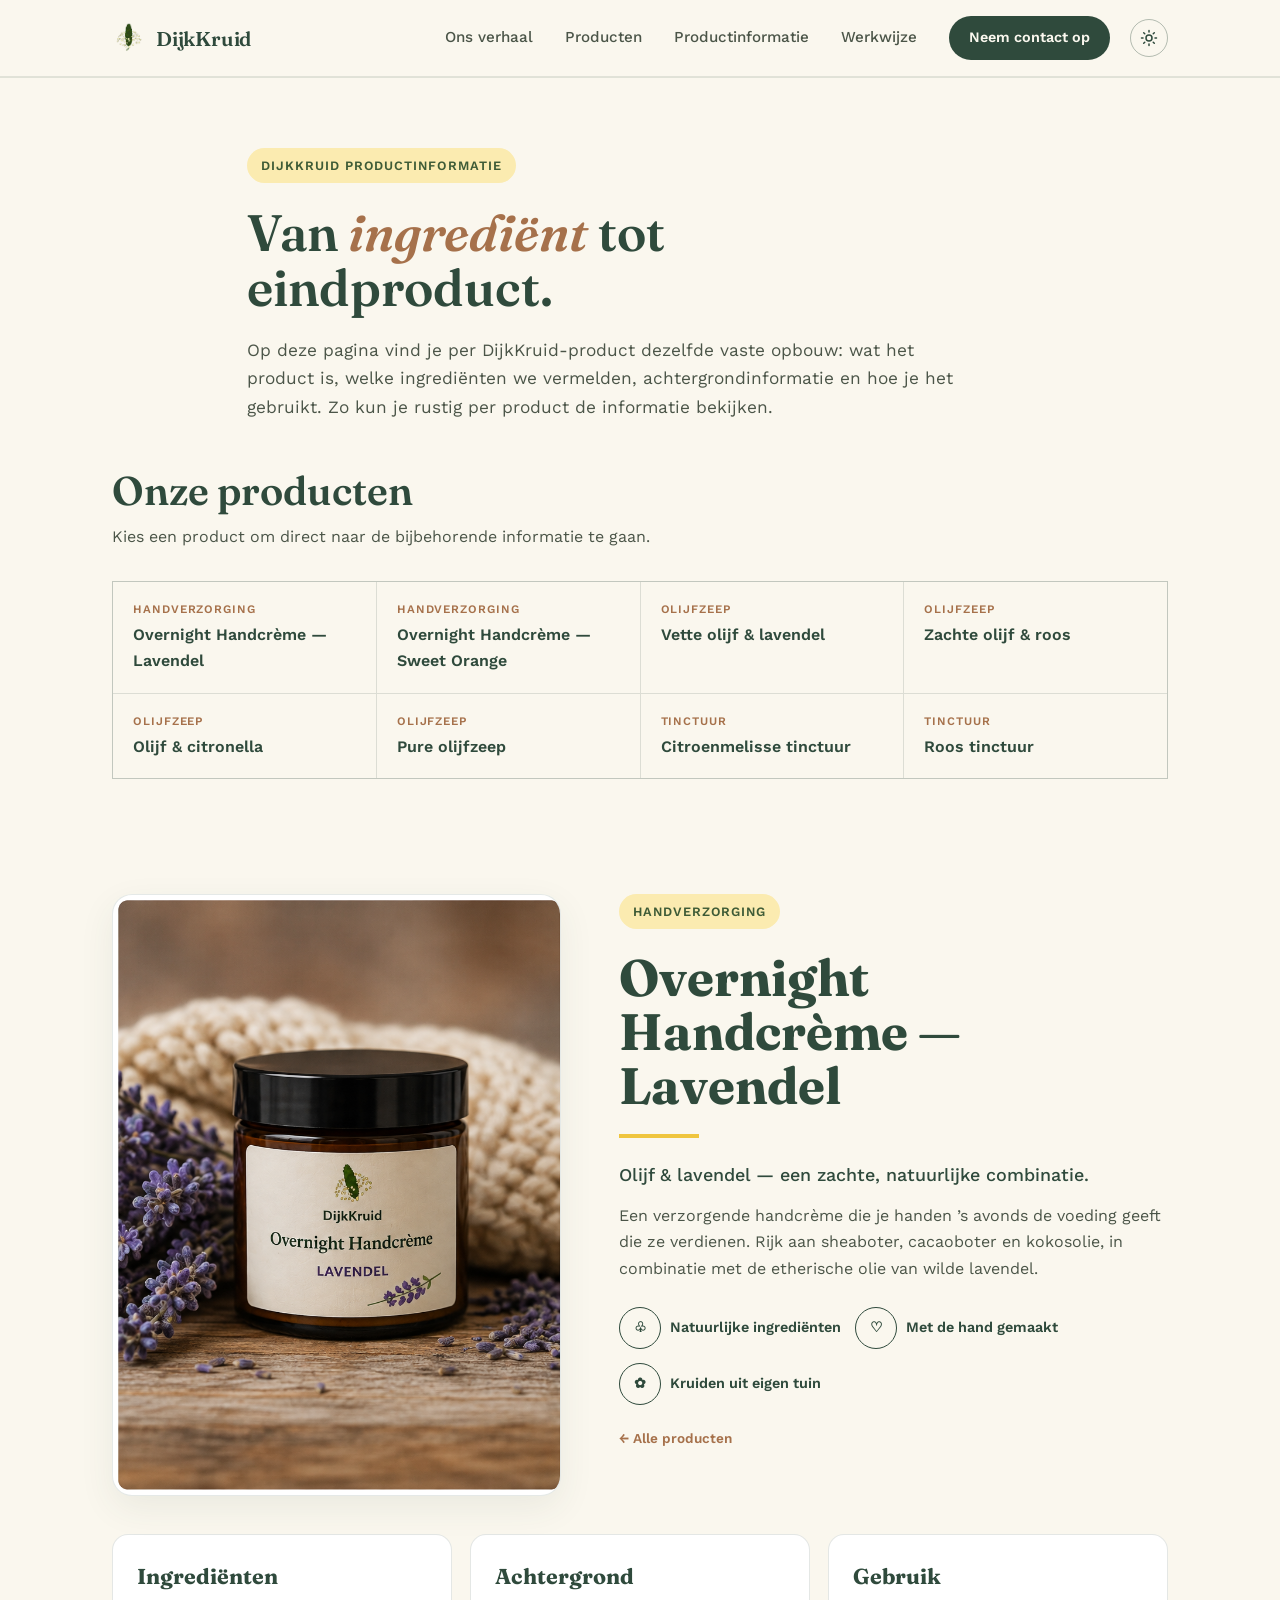
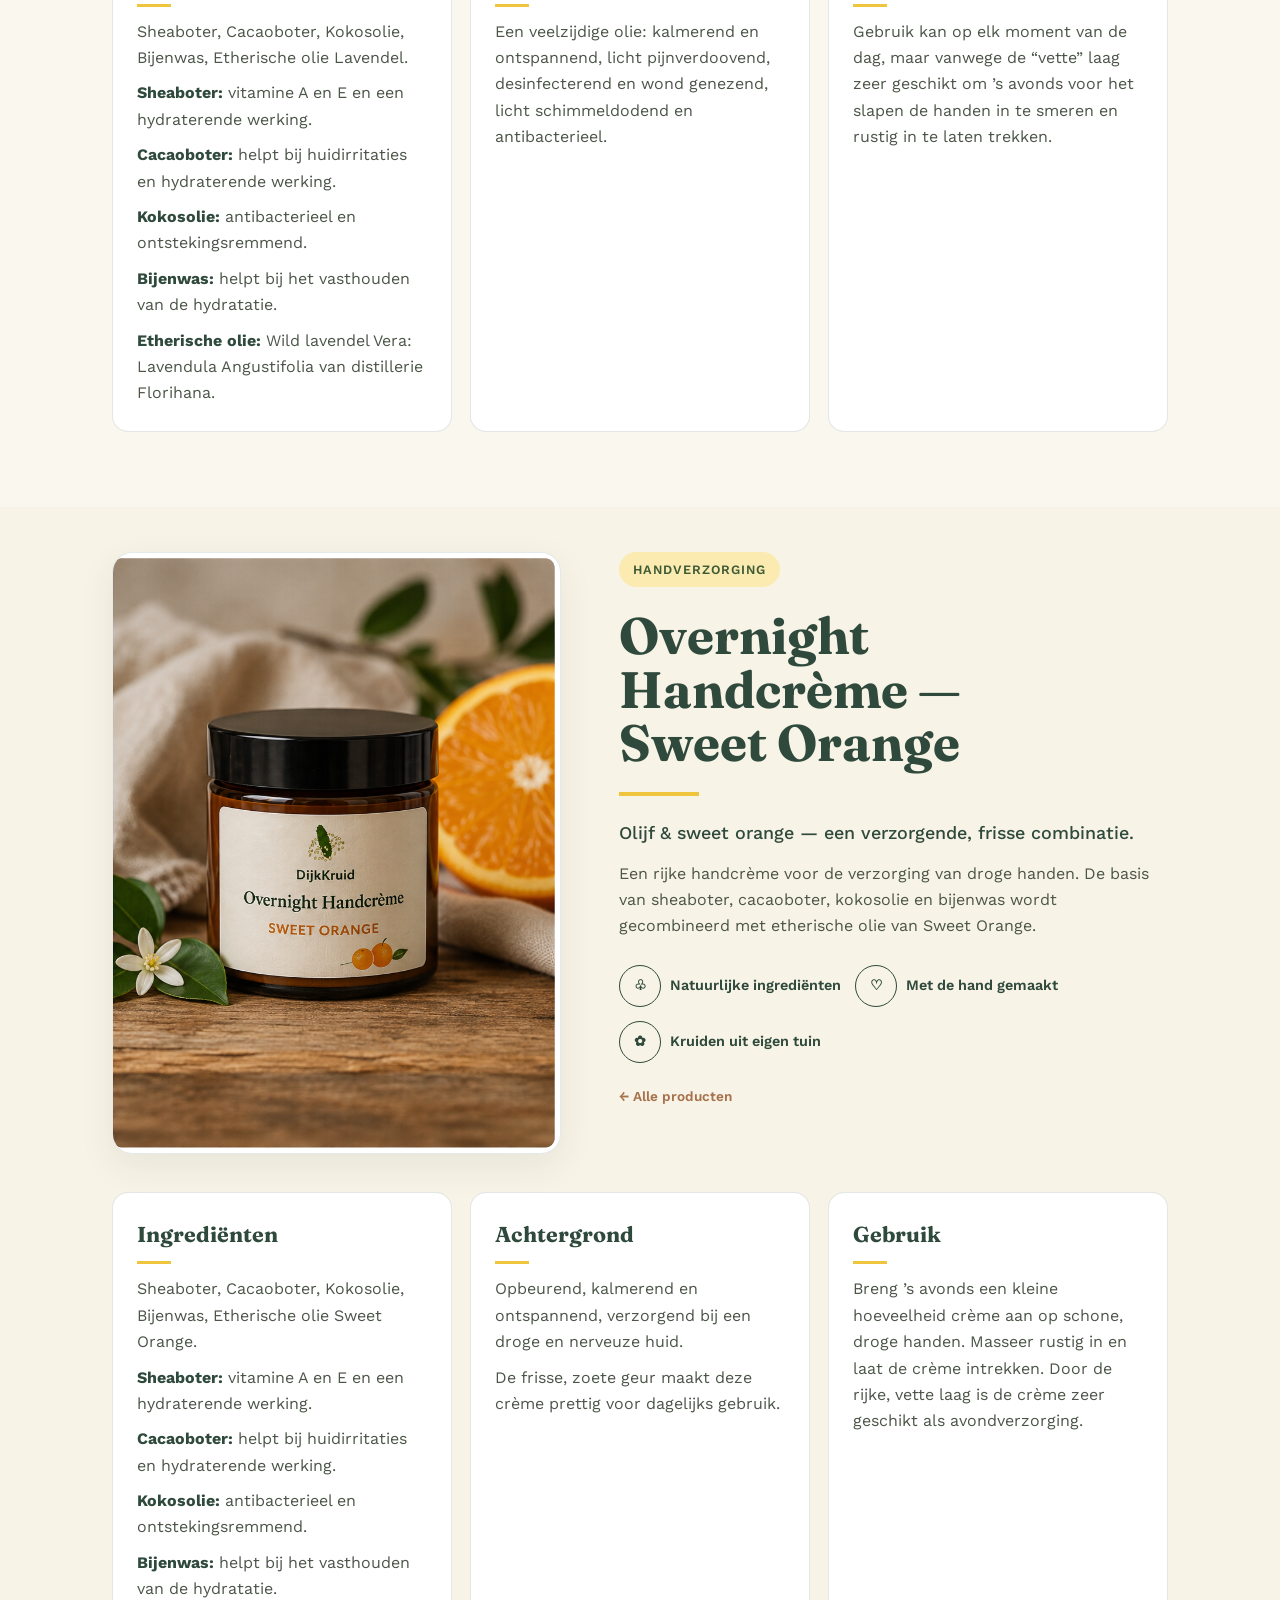
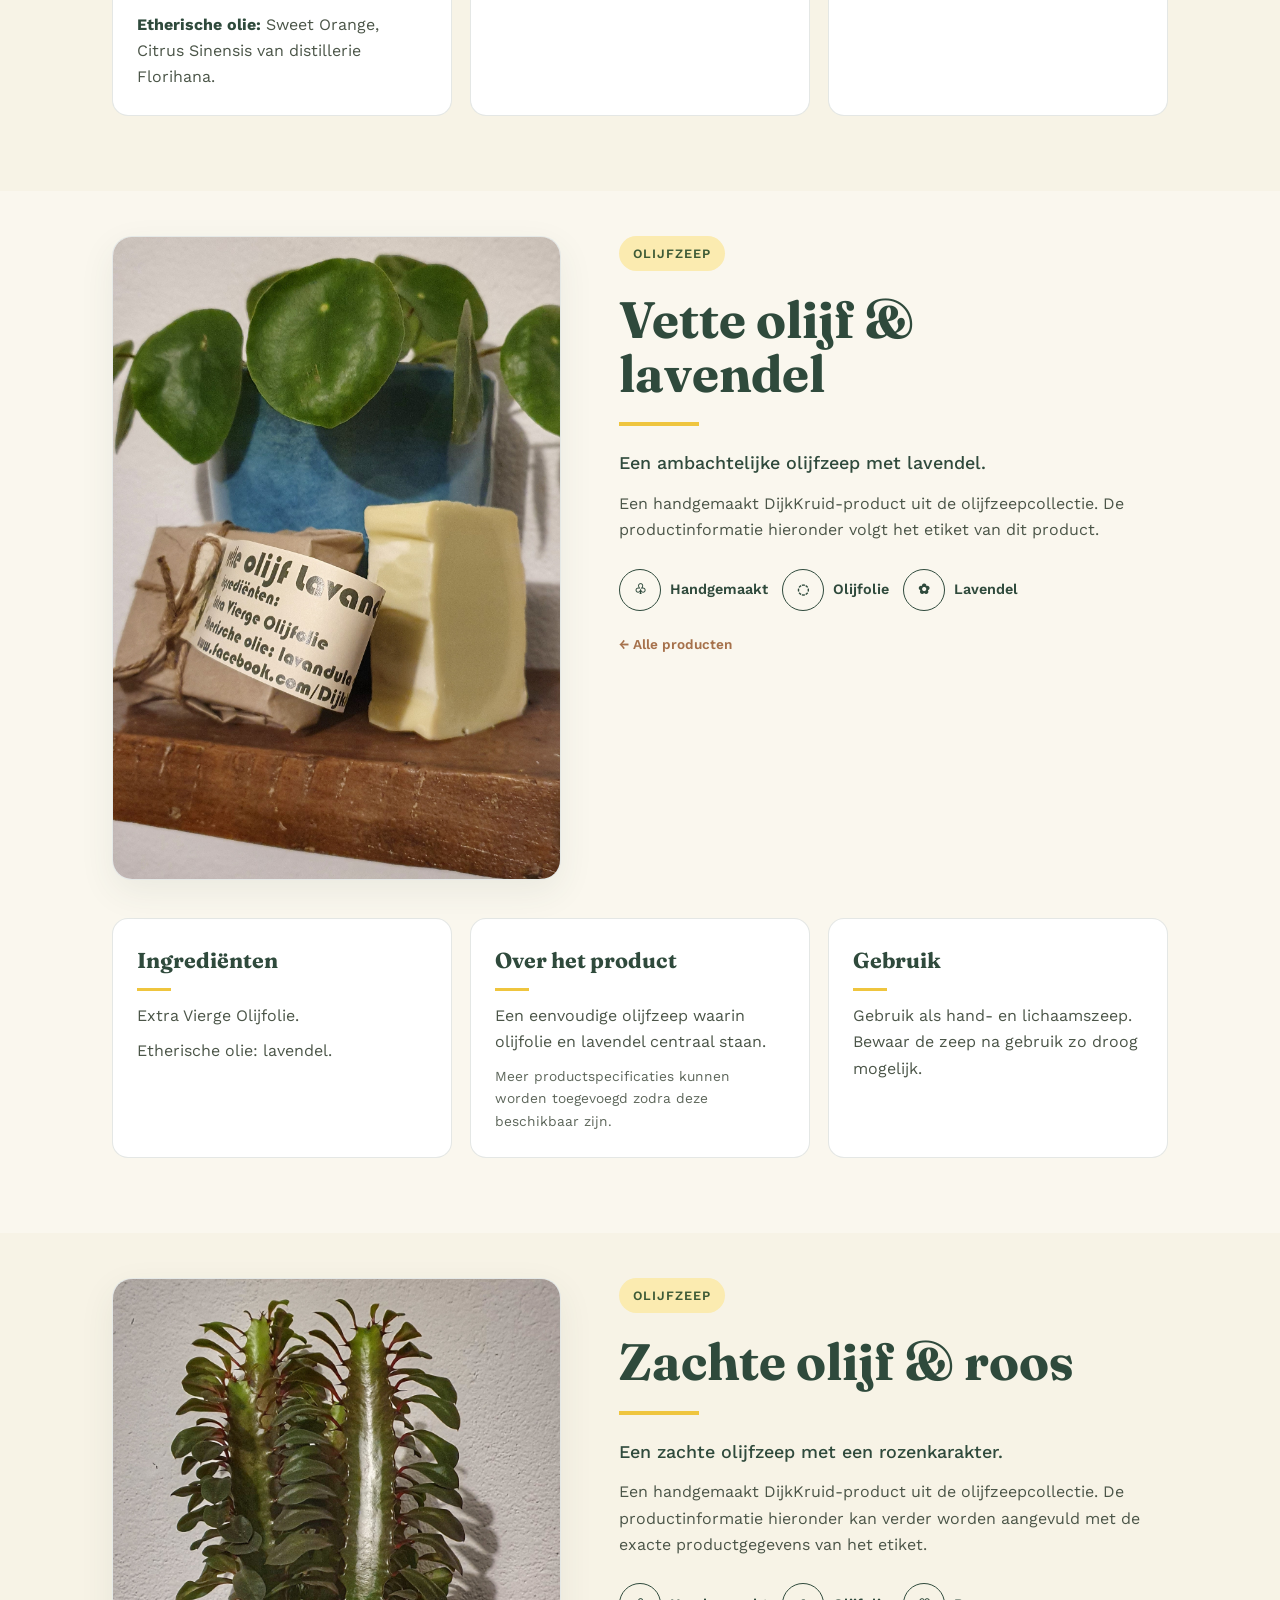
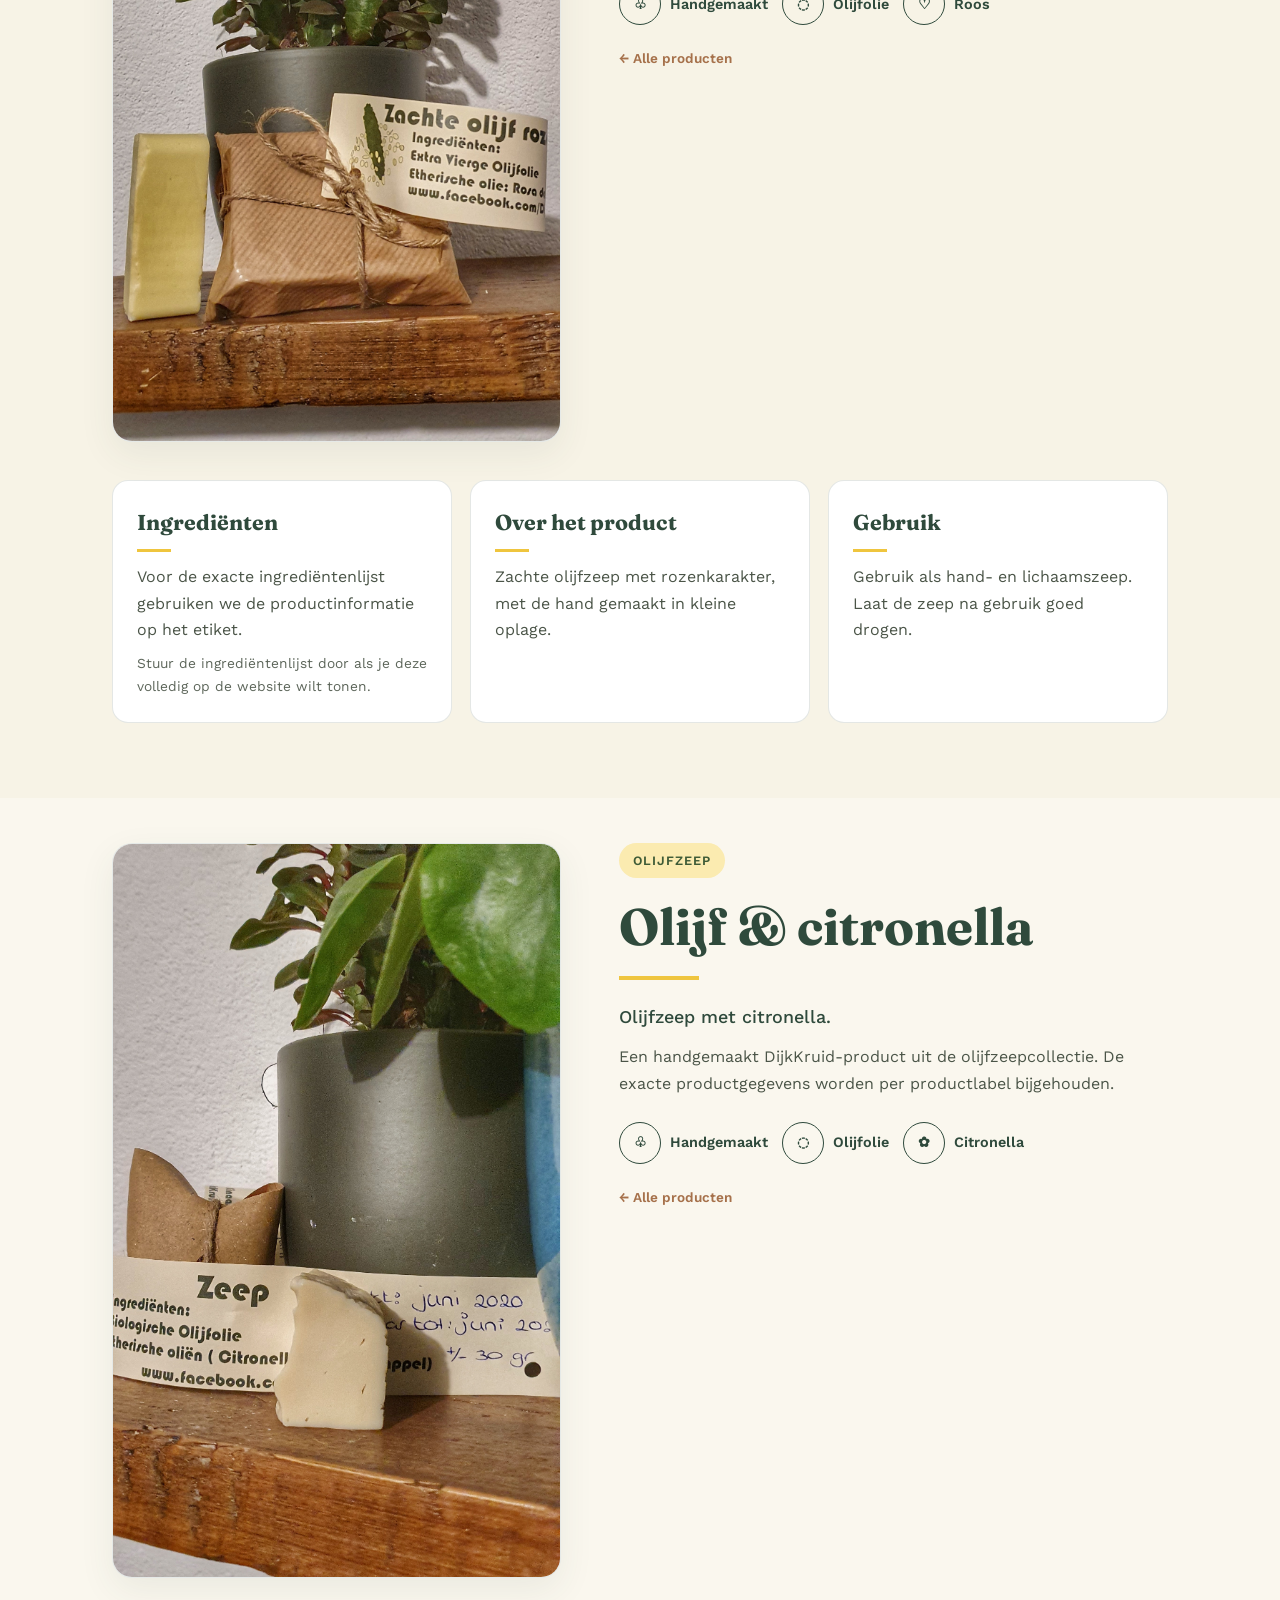
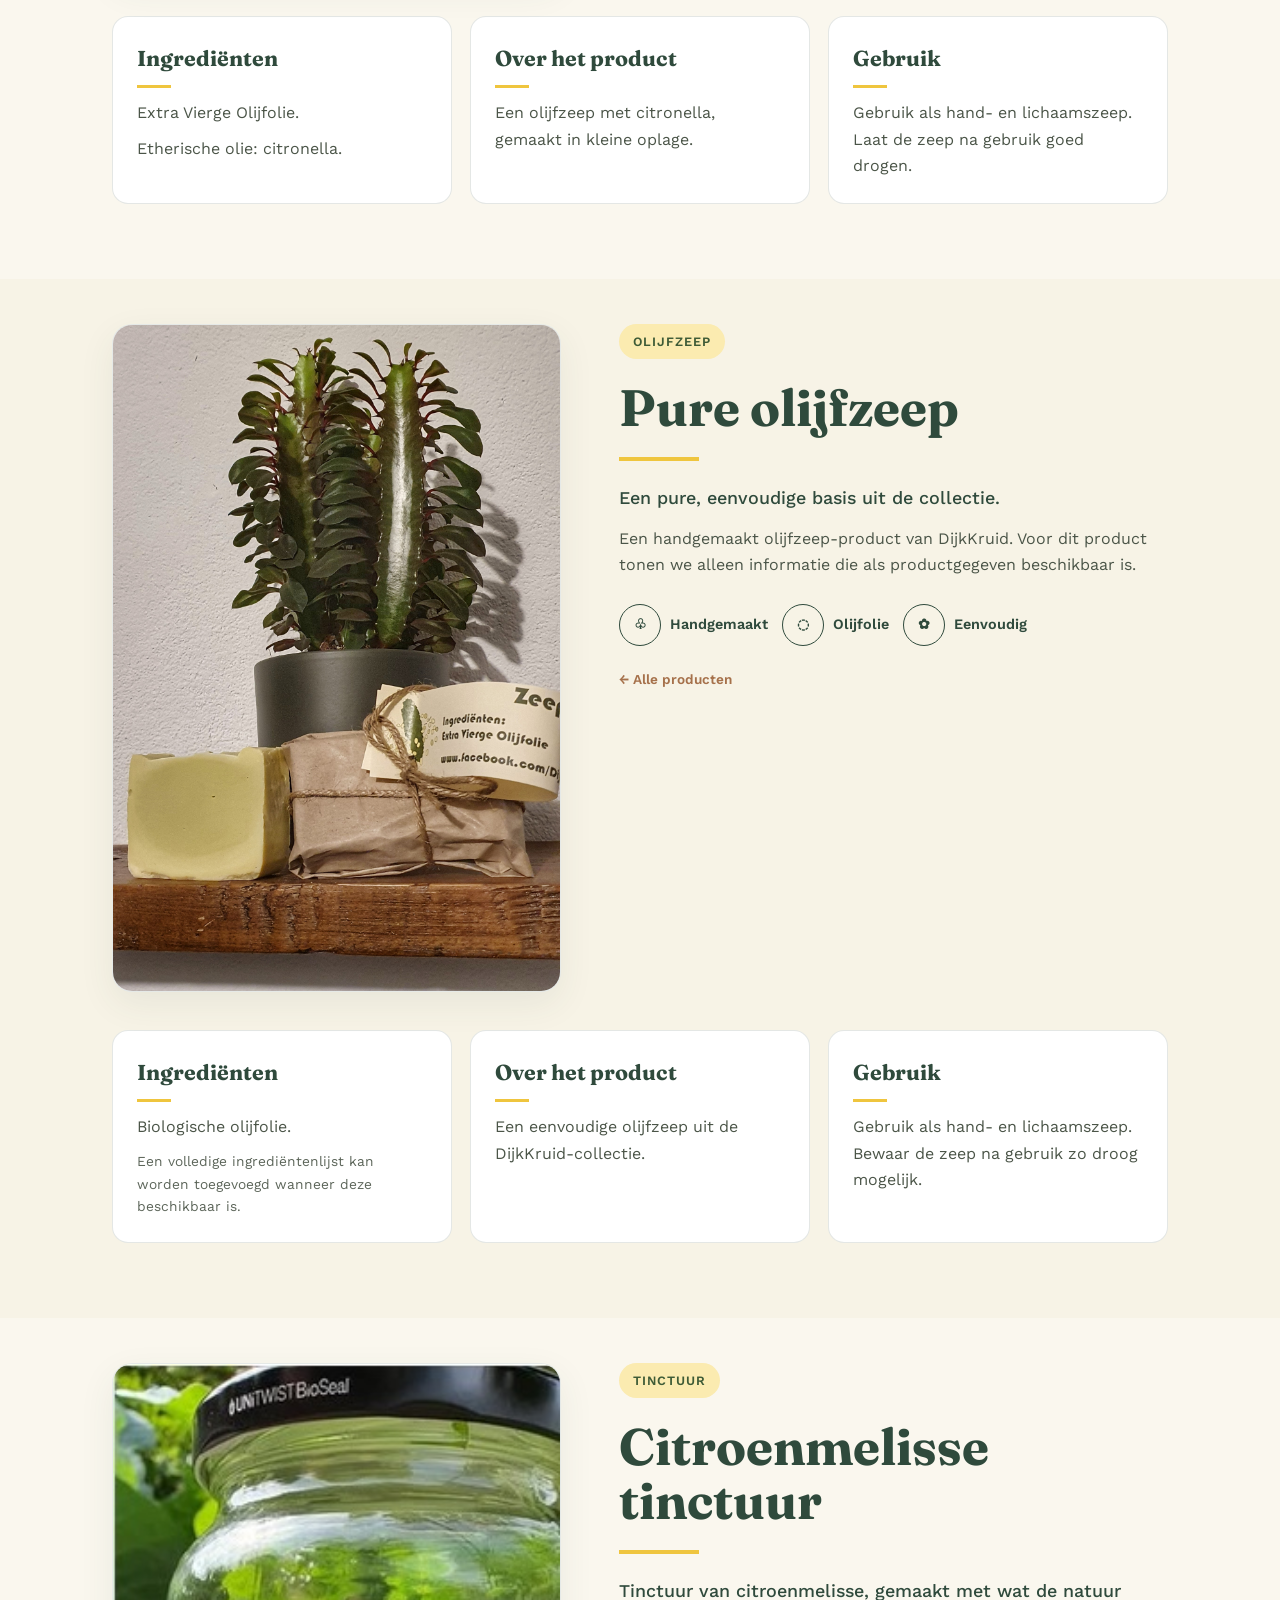
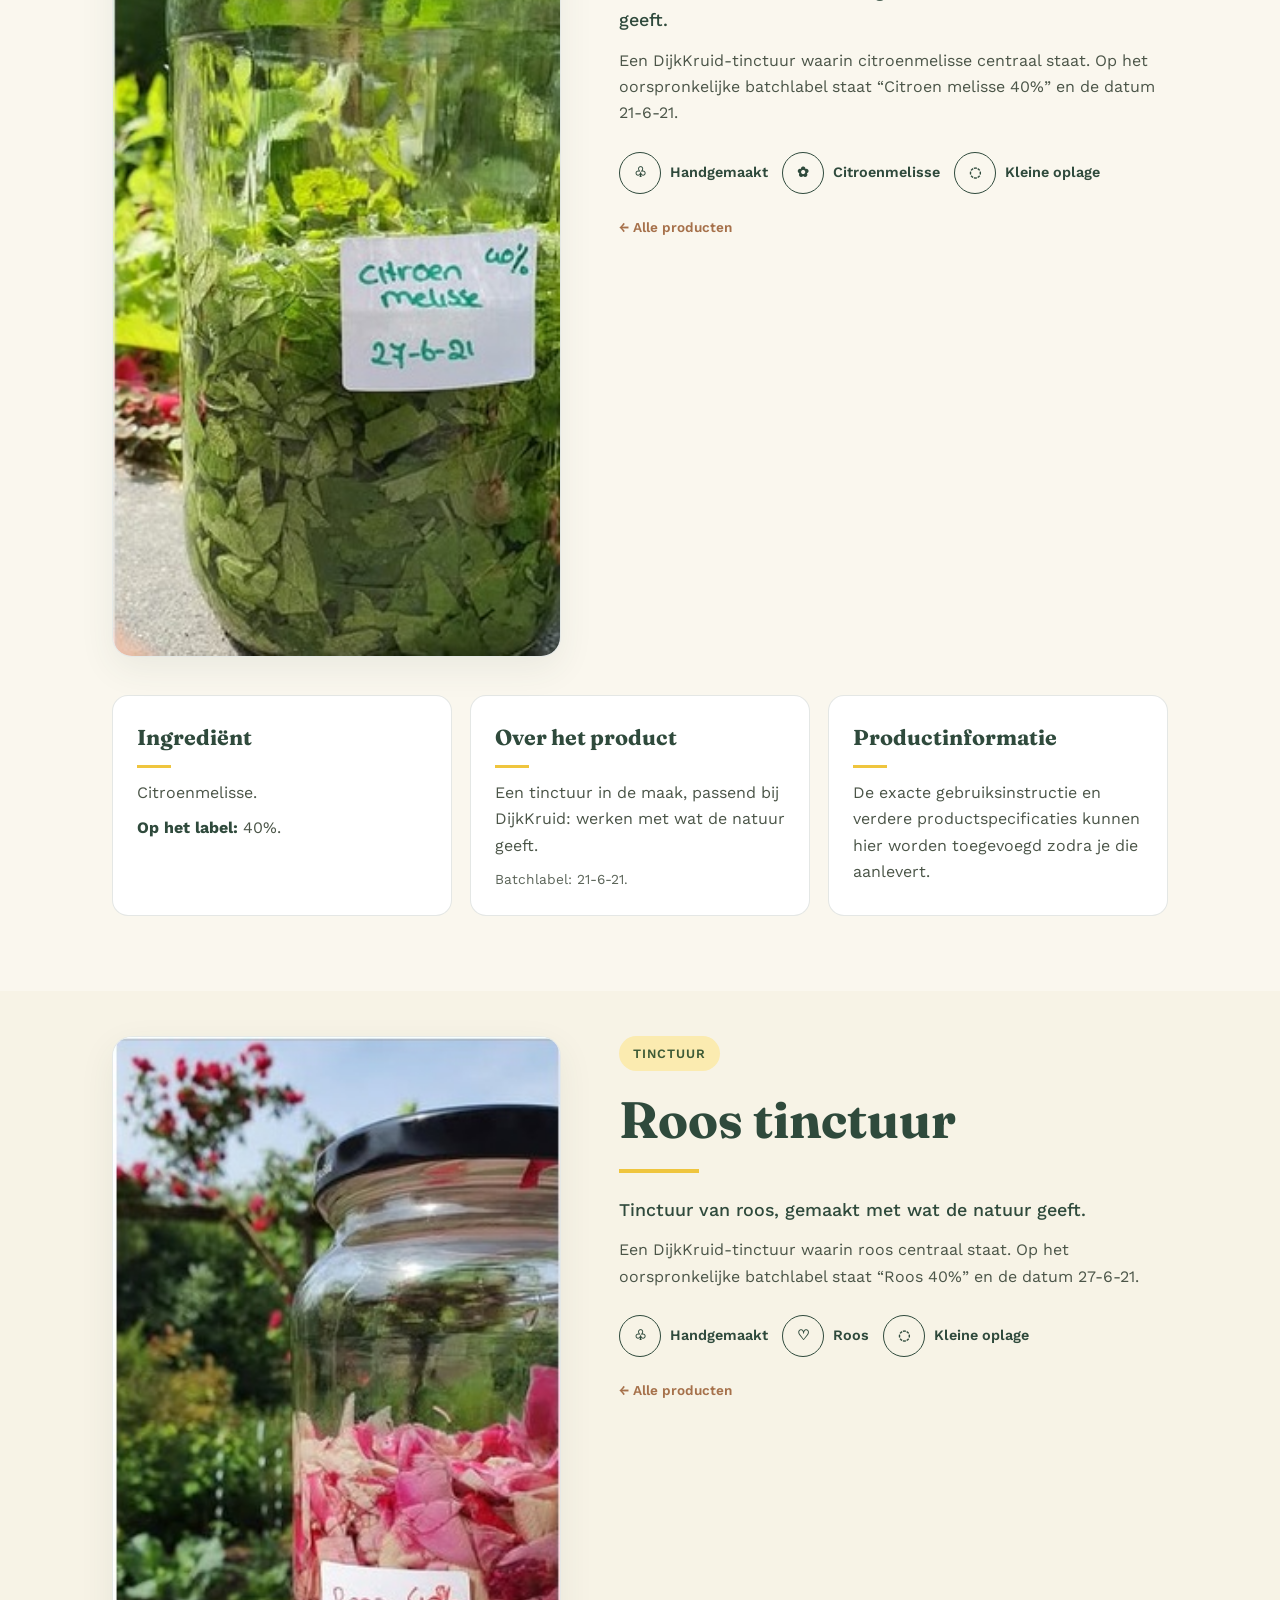
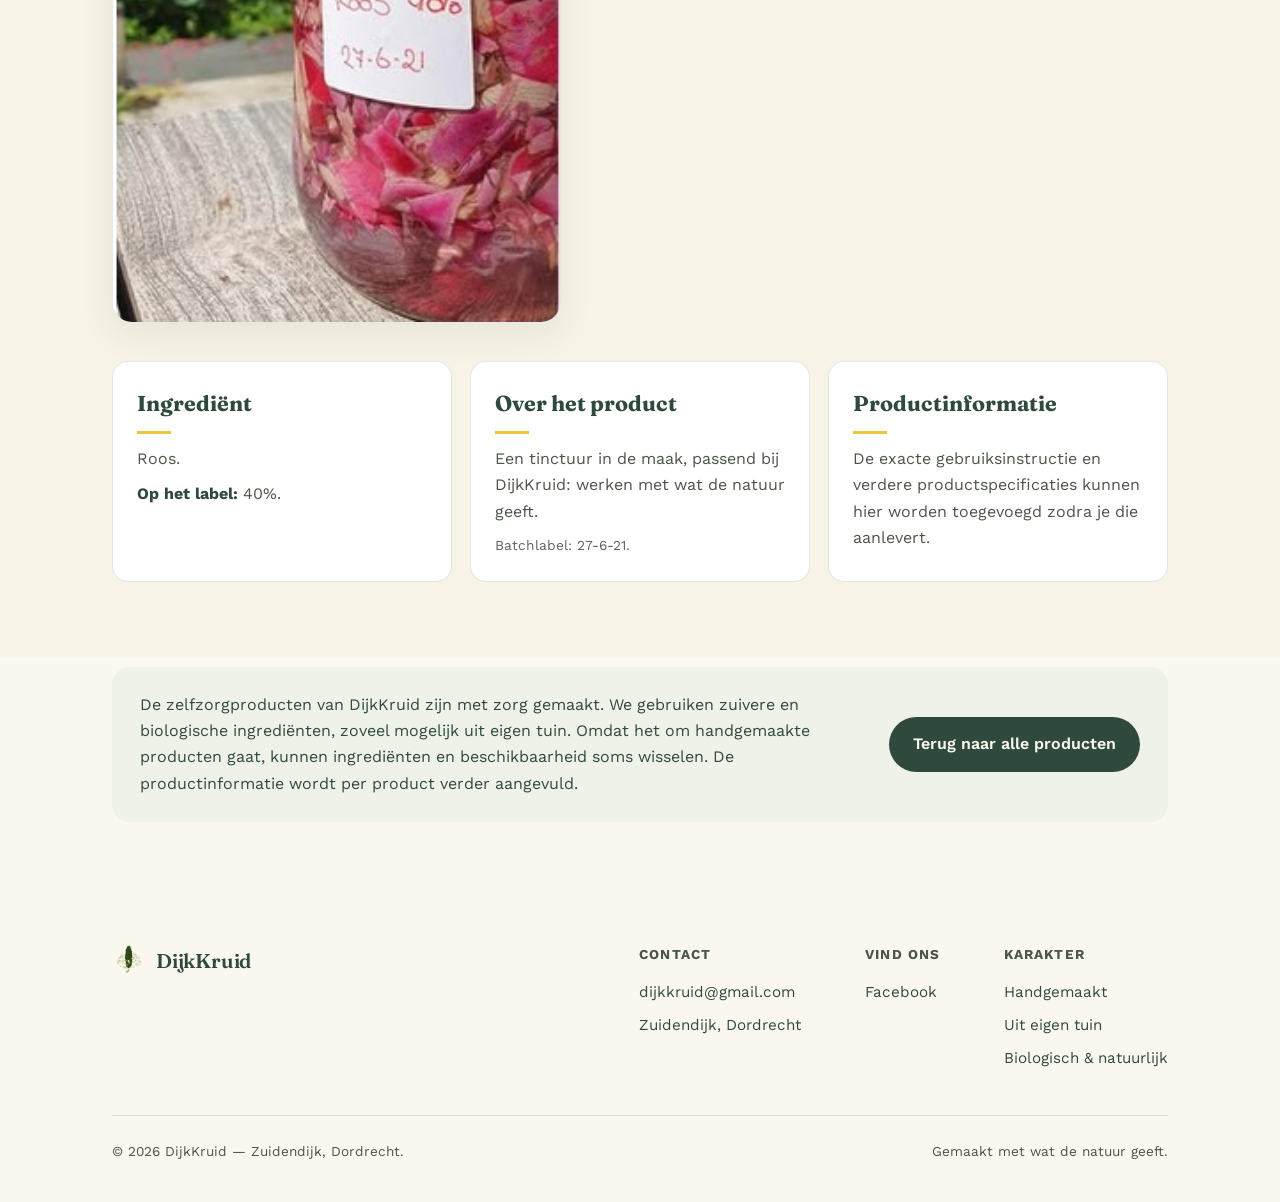
==== commit aaf581f3: "Add files via upload" ====
--- a/producten.html
+++ b/producten.html
@@ -17,7 +17,7 @@
 .logo{font-family:'Fraunces',serif;font-weight:600;font-size:1.25rem;color:var(--heading);letter-spacing:-.01em;display:flex;align-items:center;gap:10px;text-decoration:none}
 .logo img{width:34px;height:34px;object-fit:contain}
 .nav-links{display:flex;align-items:center;gap:32px}
-.nav-right{display:flex;align-items:center;gap:10px}
+.nav-right{display:flex;align-items:center;gap:14px}.nav-end{display:flex;align-items:center;gap:20px}
 .nav-links ul{list-style:none;display:flex;gap:32px;font-size:.95rem;font-weight:500}
 .nav-links ul a{text-decoration:none;color:var(--ink-soft)}
 .nav-links ul a:hover{color:var(--heading)}
@@ -34,6 +34,8 @@
 .product{padding:45px 0 75px}.product:nth-of-type(even){background:var(--surface-alt,rgba(239,230,203,.24))}.product-grid{display:grid;grid-template-columns:minmax(0,.9fr) minmax(0,1.1fr);gap:58px;align-items:start}.product-visual{position:sticky;top:105px;border-radius:20px;overflow:hidden;background:var(--surface);border:1px solid rgba(47,74,60,.12);box-shadow:0 12px 35px rgba(47,74,60,.08)}.product-visual img{display:block;width:100%;height:auto}.product-copy h2{font-family:'Fraunces',serif;color:var(--heading);font-size:clamp(2.2rem,4vw,3.8rem);line-height:1.05;max-width:14ch}.underline{width:80px;height:4px;background:var(--sun);margin:22px 0}.lead{font-size:1.12rem;color:var(--heading);margin-bottom:13px;font-weight:500}.intro{font-size:1rem;color:var(--ink-soft);max-width:64ch}.badges{display:flex;gap:14px;margin-top:25px;flex-wrap:wrap}.badge{display:flex;align-items:center;gap:9px;color:var(--heading);font-weight:600;font-size:.9rem}.badge-icon{width:42px;height:42px;border:1.5px solid var(--heading);border-radius:50%;display:grid;place-items:center}
 .info-grid{display:grid;grid-template-columns:repeat(3,1fr);gap:18px;margin-top:38px}.info-card{background:var(--surface);border:1px solid rgba(47,74,60,.13);border-radius:16px;padding:24px}.info-card h3{font-family:'Fraunces',serif;color:var(--heading);font-size:1.35rem;margin-bottom:12px}.info-card h3:after{content:"";display:block;width:34px;height:3px;background:var(--sun);margin-top:9px}.info-card p{color:var(--ink-soft);margin-bottom:9px}.info-card p:last-child{margin-bottom:0}.info-card strong{color:var(--heading)}.muted{font-size:.86rem;color:var(--ink-soft);opacity:.9}
 .notice{margin:10px 0 65px;background:var(--surface-alt2,#EFF2E8);border-radius:18px;padding:25px 28px;display:flex;align-items:center;justify-content:space-between;gap:25px}.notice p{color:var(--heading);max-width:780px}.button{display:inline-block;background:var(--dike);color:var(--on-accent);text-decoration:none;font-weight:600;padding:14px 24px;border-radius:999px;white-space:nowrap}
+footer{padding:56px 0 40px}.footer-grid{display:flex;justify-content:space-between;align-items:flex-start;flex-wrap:wrap;gap:32px;padding-bottom:36px;border-bottom:1px solid rgba(47,74,60,.15)}.footer-cols{display:flex;gap:64px;flex-wrap:wrap}.footer-col h4{font-size:.85rem;text-transform:uppercase;letter-spacing:.08em;color:var(--ink-soft);margin-bottom:14px}.footer-col a,.footer-col p{display:block;font-size:.95rem;color:var(--dike);text-decoration:none;margin-bottom:8px}.footer-bottom{display:flex;justify-content:space-between;padding-top:24px;font-size:.85rem;color:var(--ink-soft);flex-wrap:wrap;gap:10px}
+[data-theme="dark"] .footer-col a,[data-theme="dark"] .footer-col p{color:var(--heading)}
 @media(max-width:1000px){.product-nav{grid-template-columns:repeat(2,1fr)}.product-grid{grid-template-columns:1fr;gap:30px}.product-visual{position:relative;top:auto;max-width:700px}.info-grid{grid-template-columns:1fr 1fr}}
 @media(max-width:900px){.nav-links{display:none}.menu-btn{display:flex}}
 @media(max-width:700px){.wrap{padding:0 20px}nav.wrap{height:70px}.hero{padding:45px 0 25px}.hero h1{font-size:2.75rem}.product-nav{grid-template-columns:1fr}.product{padding:34px 0 55px}.info-grid{grid-template-columns:1fr}.notice{align-items:flex-start;flex-direction:column;padding:21px}.button{width:100%;text-align:center}.product-copy h2{font-size:2.45rem}}
@@ -58,6 +60,7 @@
 @media(prefers-color-scheme:dark){
   :root:not([data-theme="light"]){--linen:#1B1E17;--ink:#EDEADF;--ink-soft:#B7BFA9;--straw:#2B2F22;--heading:#F1E3B4;--leaf-dark:#7FA05F;--clay:#D2996A;--sun-soft:#3A3320;--surface:#242820;--surface-alt:rgba(36,40,32,.55);--surface-alt2:#232922;--white:#242820;color-scheme:dark;}
   :root:not([data-theme="light"]) header{background:rgba(27,30,23,.88)}
+  :root:not([data-theme="light"]) .footer-col a,:root:not([data-theme="light"]) .footer-col p{color:var(--heading)}
 }
 </style>
 </head>
@@ -65,13 +68,14 @@
 <header>
 <nav class="wrap">
 <a href="index.html" class="logo"><img src="images/dijkkruid-logo.png" alt="DijkKruid logo">DijkKruid</a>
-<div class="nav-links"><ul><li><a href="index.html#verhaal">Ons verhaal</a></li><li><a href="index.html#producten">Producten</a></li><li><a href="producten.html">Productinformatie</a></li><li><a href="index.html#werkwijze">Werkwijze</a></li></ul><a class="nav-cta" href="index.html#bestellen">Neem contact op</a></div>
+<div class="nav-end"><div class="nav-links"><ul><li><a href="index.html#verhaal">Ons verhaal</a></li><li><a href="index.html#producten">Producten</a></li><li><a href="producten.html">Productinformatie</a></li><li><a href="index.html#werkwijze">Werkwijze</a></li></ul><a class="nav-cta" href="mailto:dijkkruid@gmail.com?subject=Contact">Neem contact op</a></div>
 <div class="nav-right">
 <button class="theme-toggle" id="themeToggle" type="button" aria-label="Wissel tussen licht en donker thema"><svg class="icon-sun" viewBox="0 0 24 24" fill="none" stroke="currentColor" stroke-width="2" stroke-linecap="round"><circle cx="12" cy="12" r="4"/><path d="M12 2v2M12 20v2M4.93 4.93l1.41 1.41M17.66 17.66l1.41 1.41M2 12h2M20 12h2M4.93 19.07l1.41-1.41M17.66 6.34l1.41-1.41"/></svg><svg class="icon-moon" viewBox="0 0 24 24" fill="none" stroke="currentColor" stroke-width="2" stroke-linecap="round"><path d="M21 12.79A9 9 0 1 1 11.21 3 7 7 0 0 0 21 12.79z"/></svg></button>
 <button class="menu-btn" id="menuBtn" aria-expanded="false" aria-controls="mobileMenu" aria-label="Menu openen"><svg viewBox="0 0 24 24" fill="none" stroke="currentColor" stroke-width="2" stroke-linecap="round"><line x1="3" y1="7" x2="21" y2="7"/><line x1="3" y1="12" x2="21" y2="12"/><line x1="3" y1="17" x2="21" y2="17"/></svg></button>
 </div>
+</div>
 </nav>
-<div class="mobile-menu" id="mobileMenu"><ul><li><a href="index.html#verhaal">Ons verhaal</a></li><li><a href="index.html#producten">Producten</a></li><li><a href="producten.html">Productinformatie</a></li><li><a href="index.html#werkwijze">Werkwijze</a></li><li><a class="nav-cta" href="index.html#bestellen">Neem contact op</a></li></ul></div>
+<div class="mobile-menu" id="mobileMenu"><ul><li><a href="index.html#verhaal">Ons verhaal</a></li><li><a href="index.html#producten">Producten</a></li><li><a href="producten.html">Productinformatie</a></li><li><a href="index.html#werkwijze">Werkwijze</a></li><li><a class="nav-cta" href="mailto:dijkkruid@gmail.com?subject=Contact">Neem contact op</a></li></ul></div>
 </header>
 
 <main>
@@ -119,6 +123,7 @@
 
 <div class="wrap"><div class="notice"><p>De zelfzorgproducten van DijkKruid zijn met zorg gemaakt. We gebruiken zuivere en biologische ingrediënten, zoveel mogelijk uit eigen tuin. Omdat het om handgemaakte producten gaat, kunnen ingrediënten en beschikbaarheid soms wisselen. De productinformatie wordt per product verder aangevuld.</p><a class="button" href="index.html#producten">Terug naar alle producten</a></div></div>
 </main>
+<footer><div class="wrap"><div class="footer-grid"><a href="index.html" class="logo"><img src="images/dijkkruid-logo.png" alt="DijkKruid logo">DijkKruid</a><div class="footer-cols"><div class="footer-col"><h4>Contact</h4><a href="mailto:dijkkruid@gmail.com">dijkkruid@gmail.com</a><p>Zuidendijk, Dordrecht</p></div><div class="footer-col"><h4>Vind ons</h4><a href="https://www.facebook.com/DijkKruid/" target="_blank" rel="noopener">Facebook</a></div><div class="footer-col"><h4>Karakter</h4><p>Handgemaakt</p><p>Uit eigen tuin</p><p>Biologisch &amp; natuurlijk</p></div></div></div><div class="footer-bottom"><span>© 2026 DijkKruid — Zuidendijk, Dordrecht.</span><span>Gemaakt met wat de natuur geeft.</span></div></div></footer>
 <script>
 const menuBtn=document.getElementById('menuBtn');
 const mobileMenu=document.getElementById('mobileMenu');
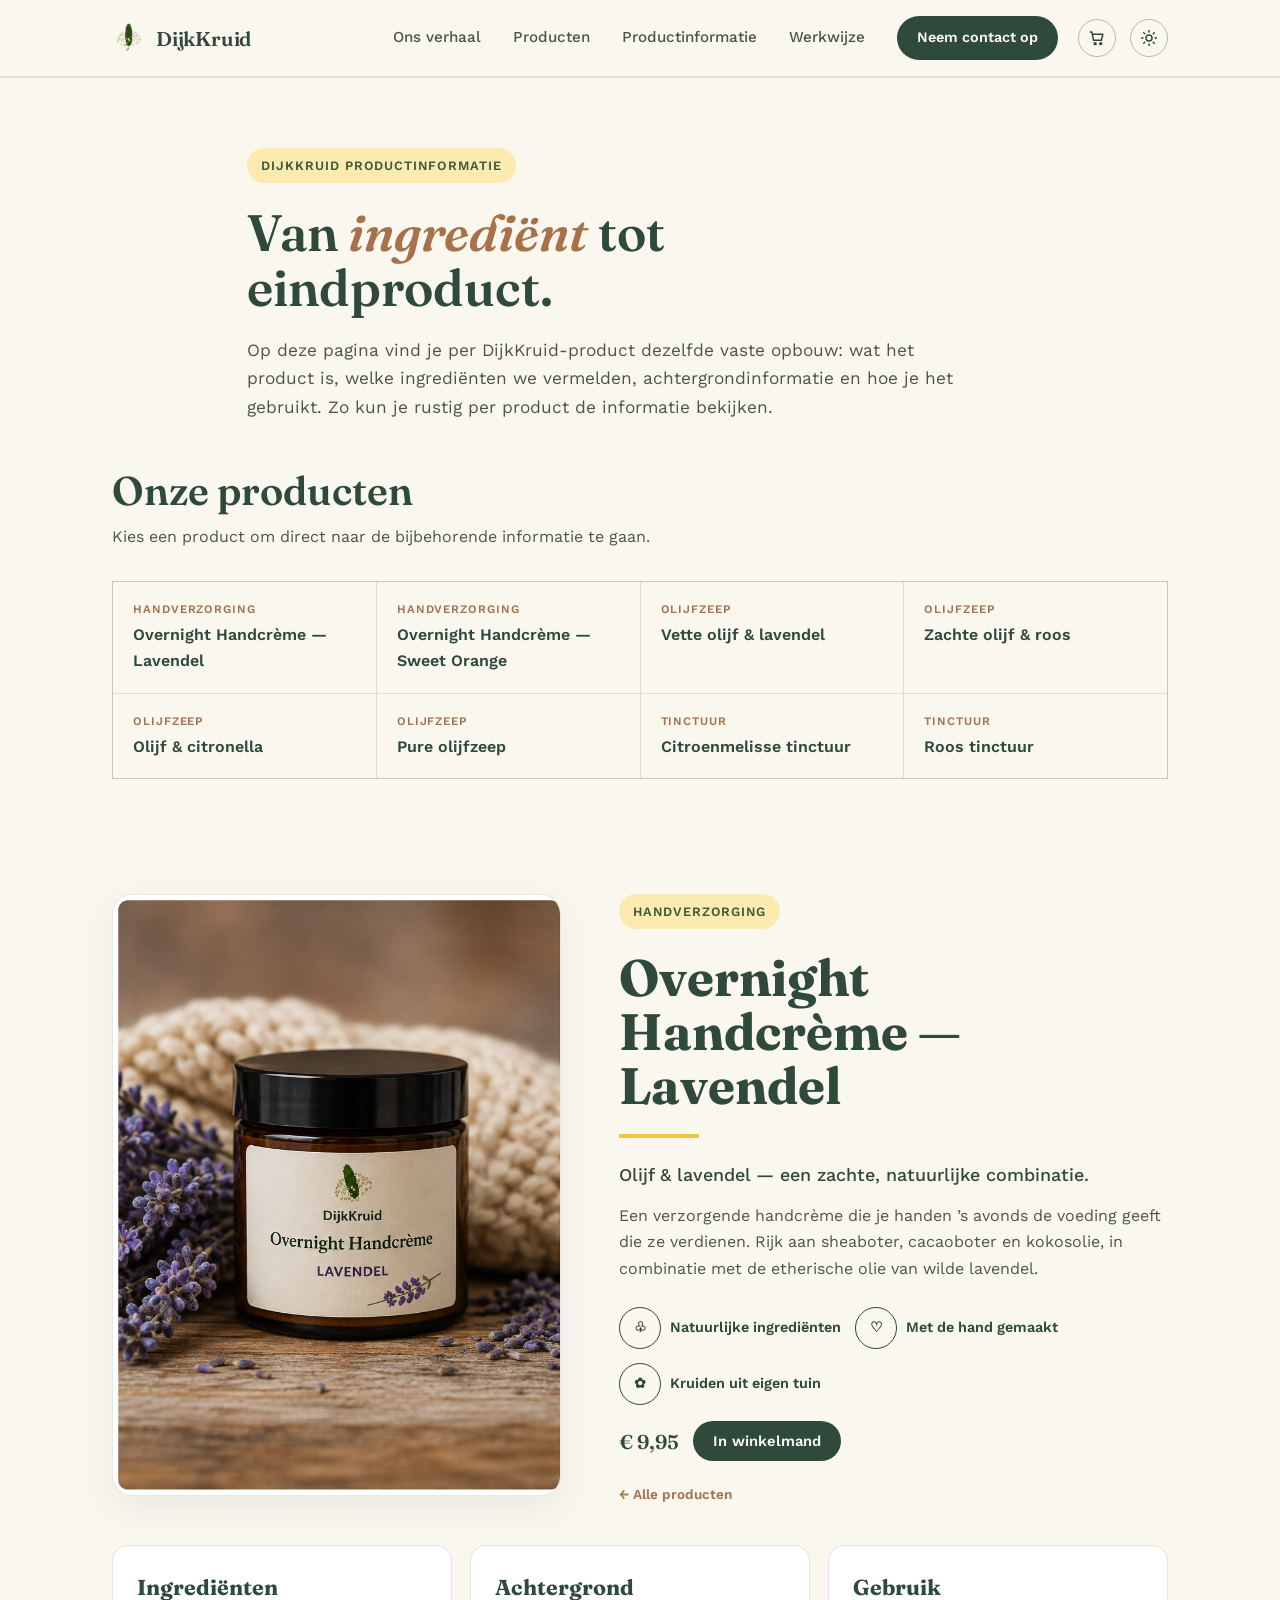
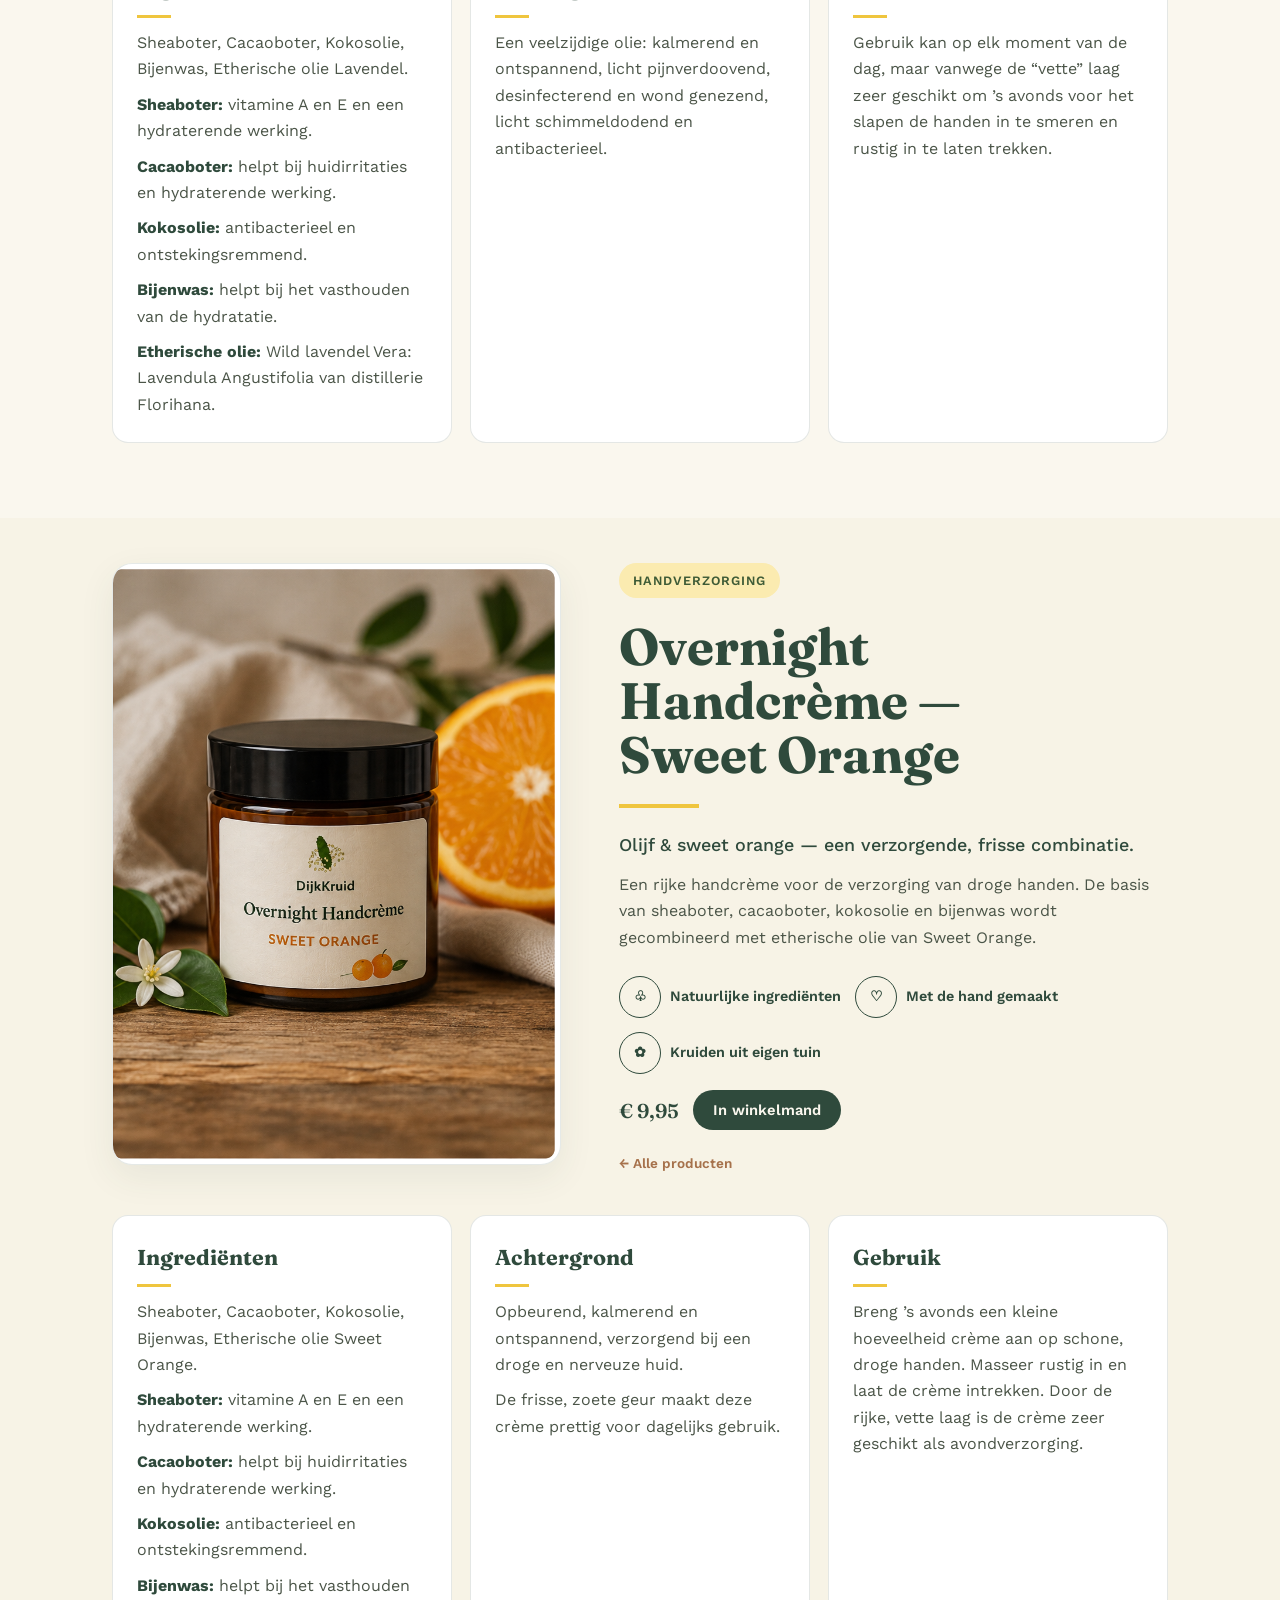
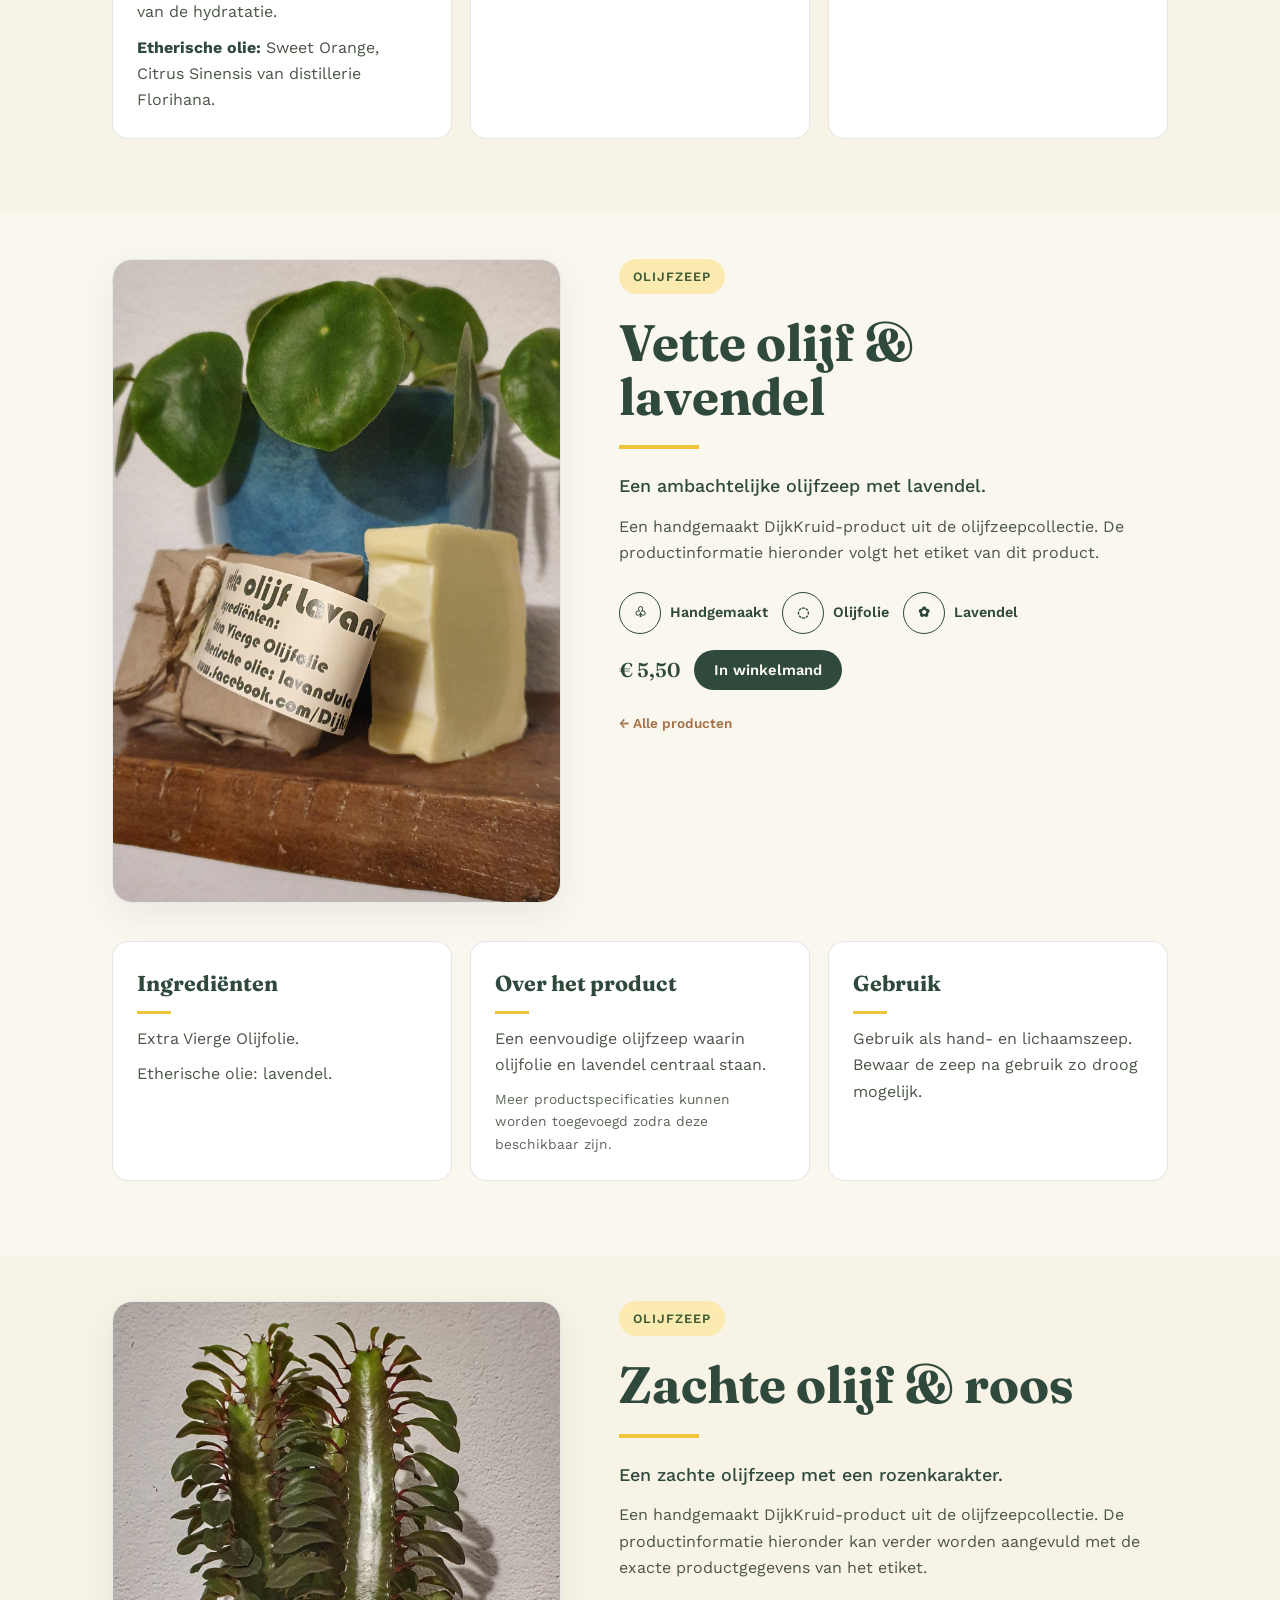
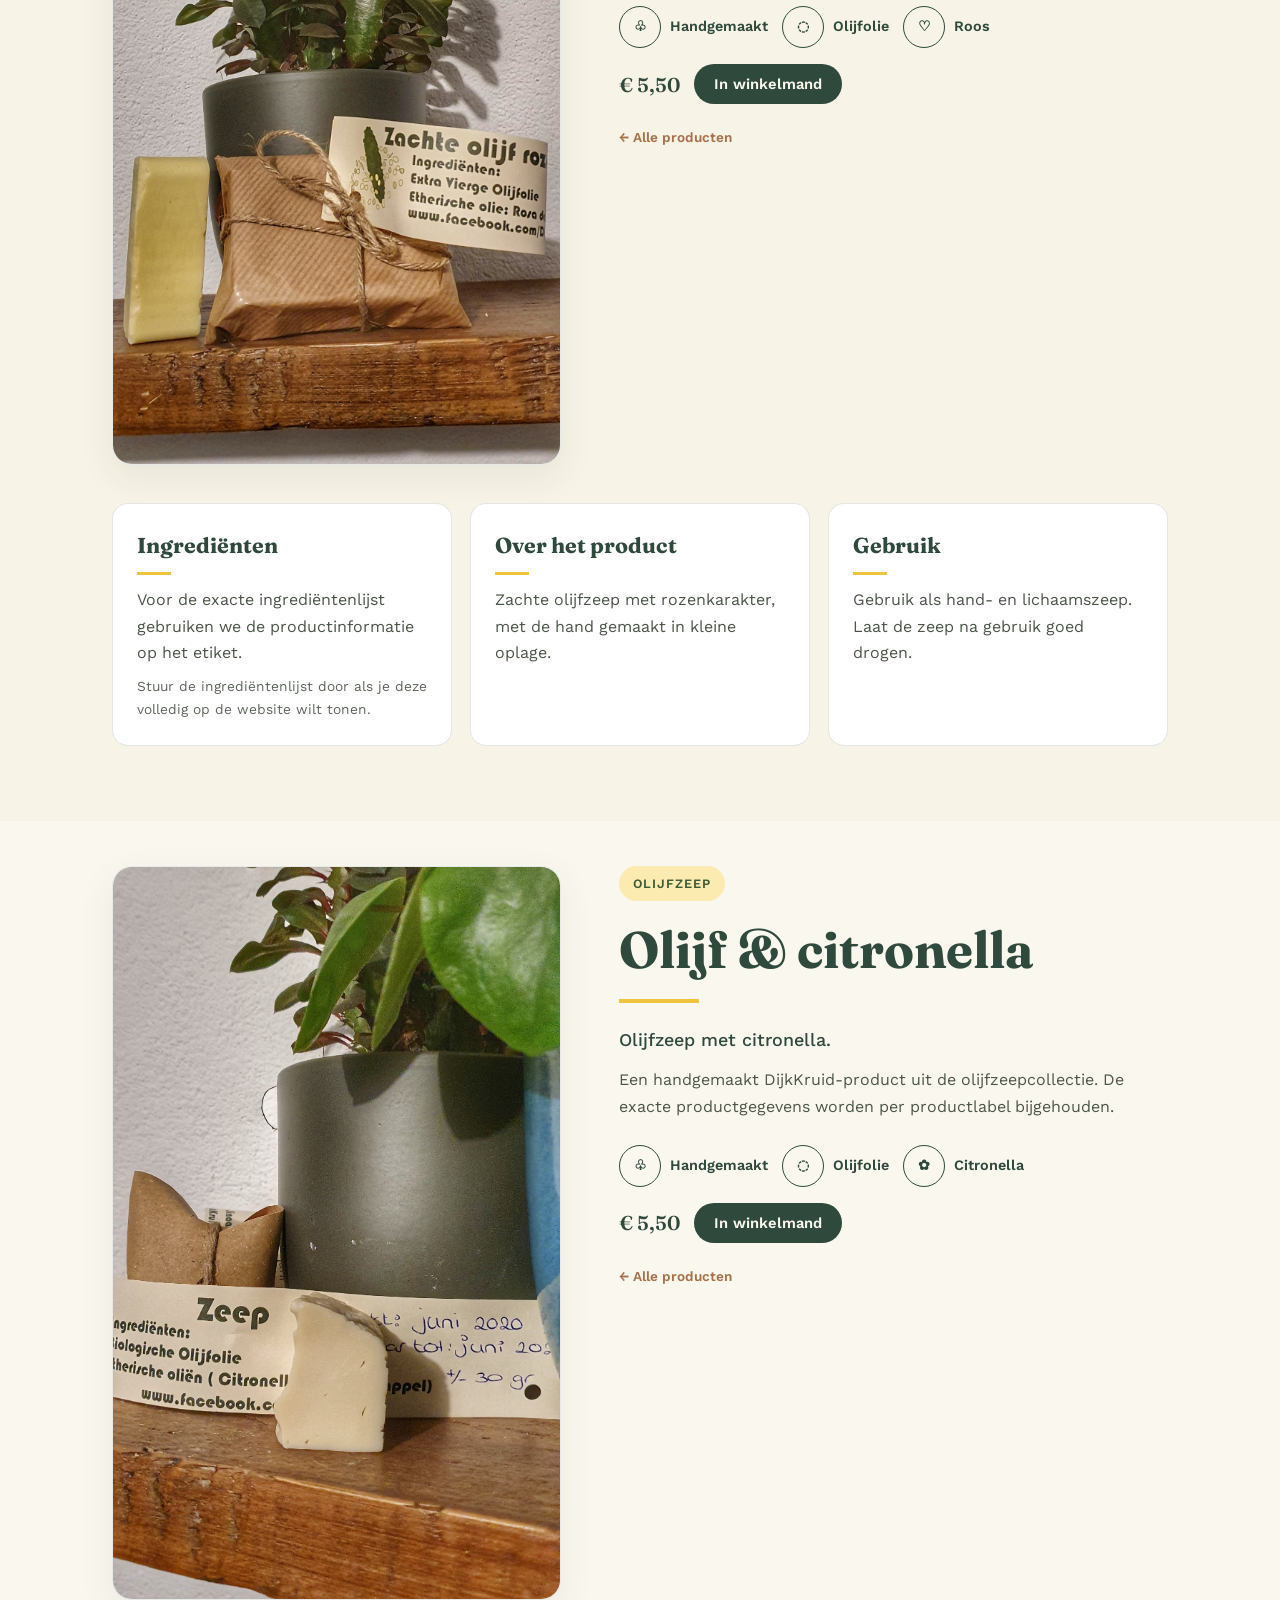
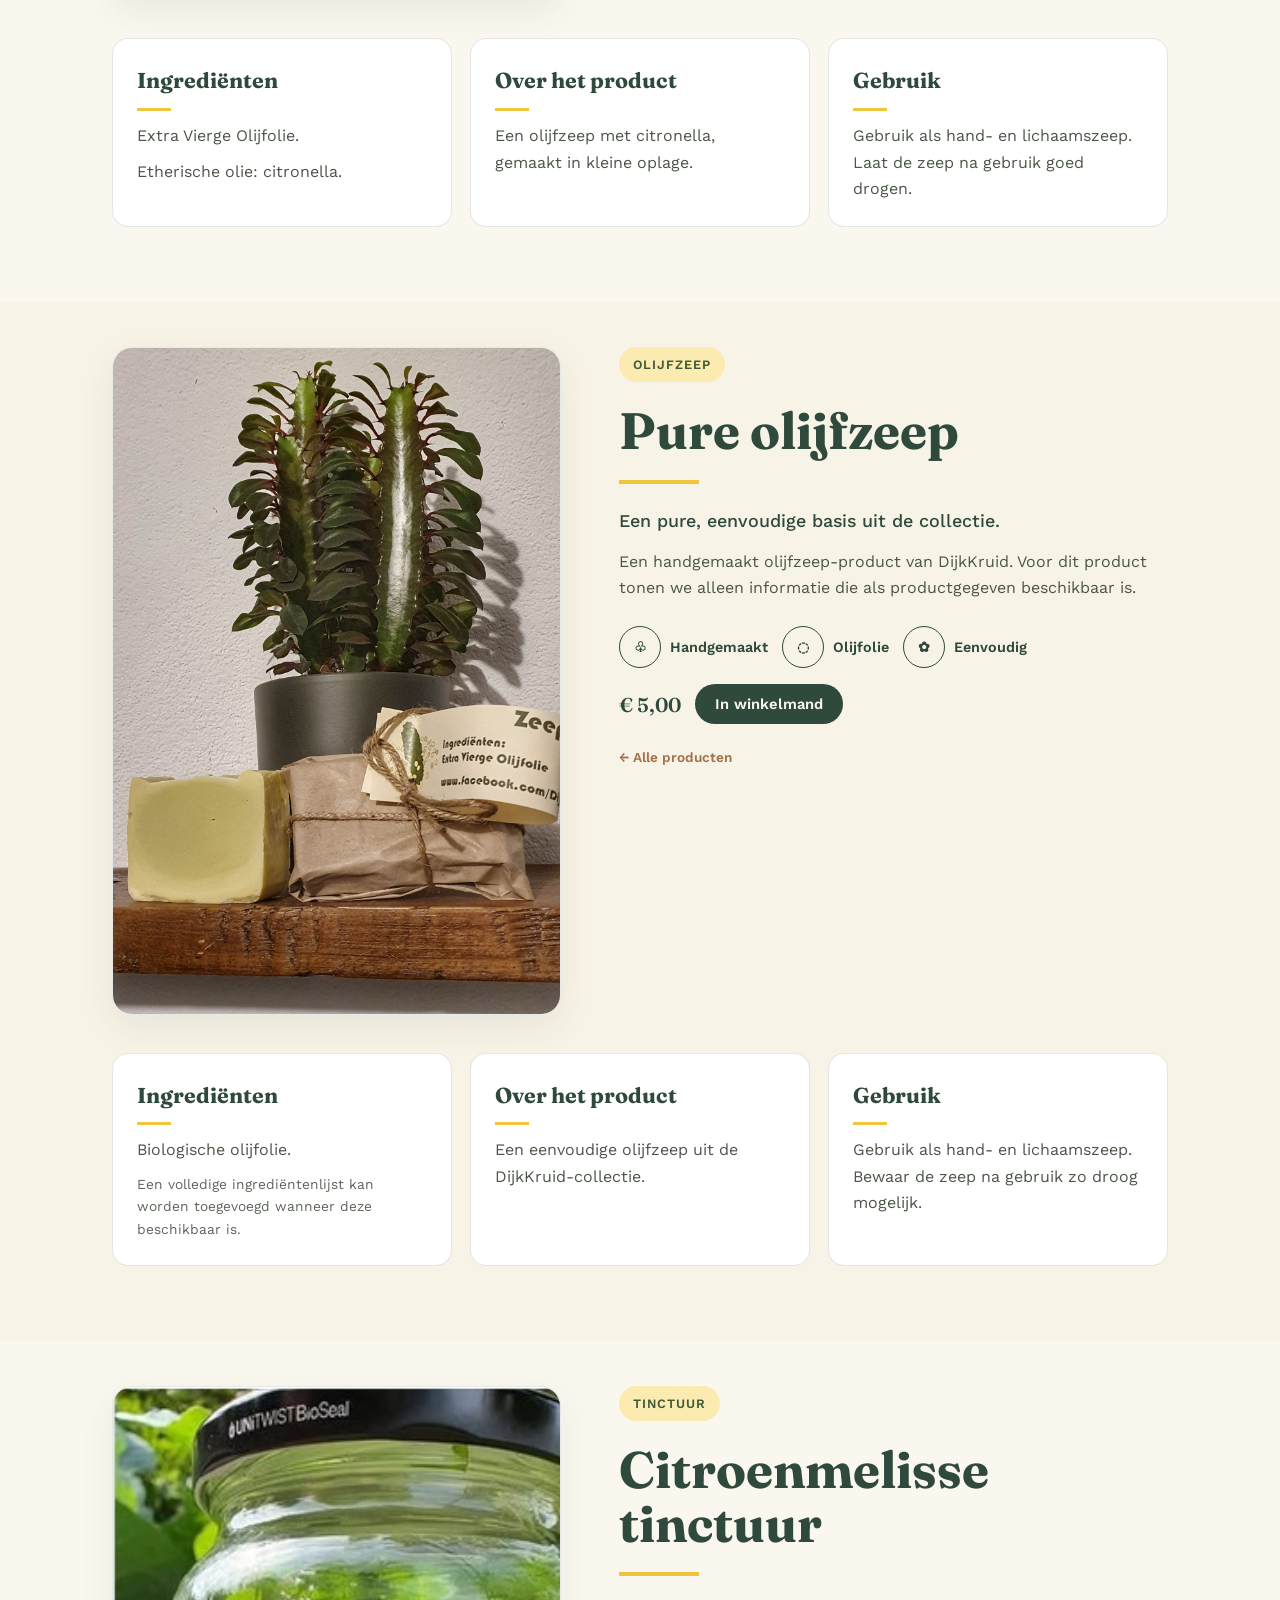
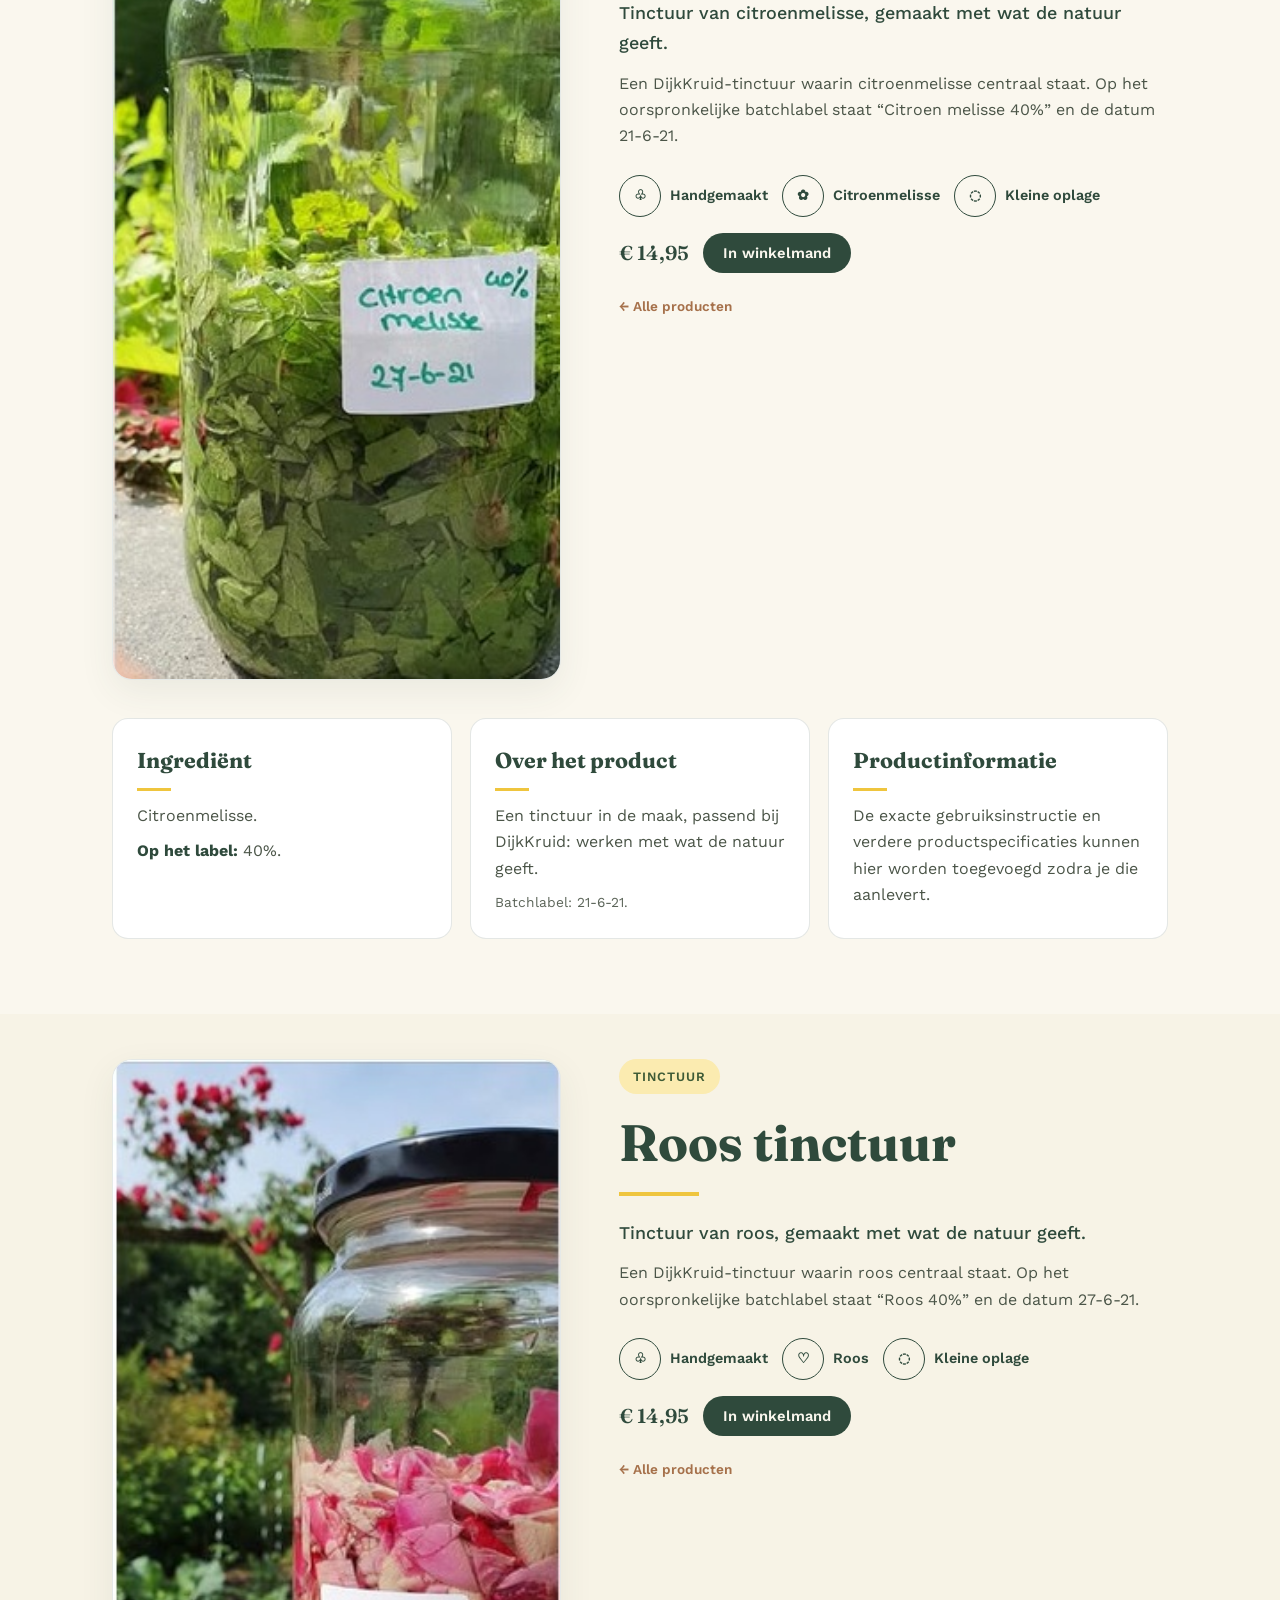
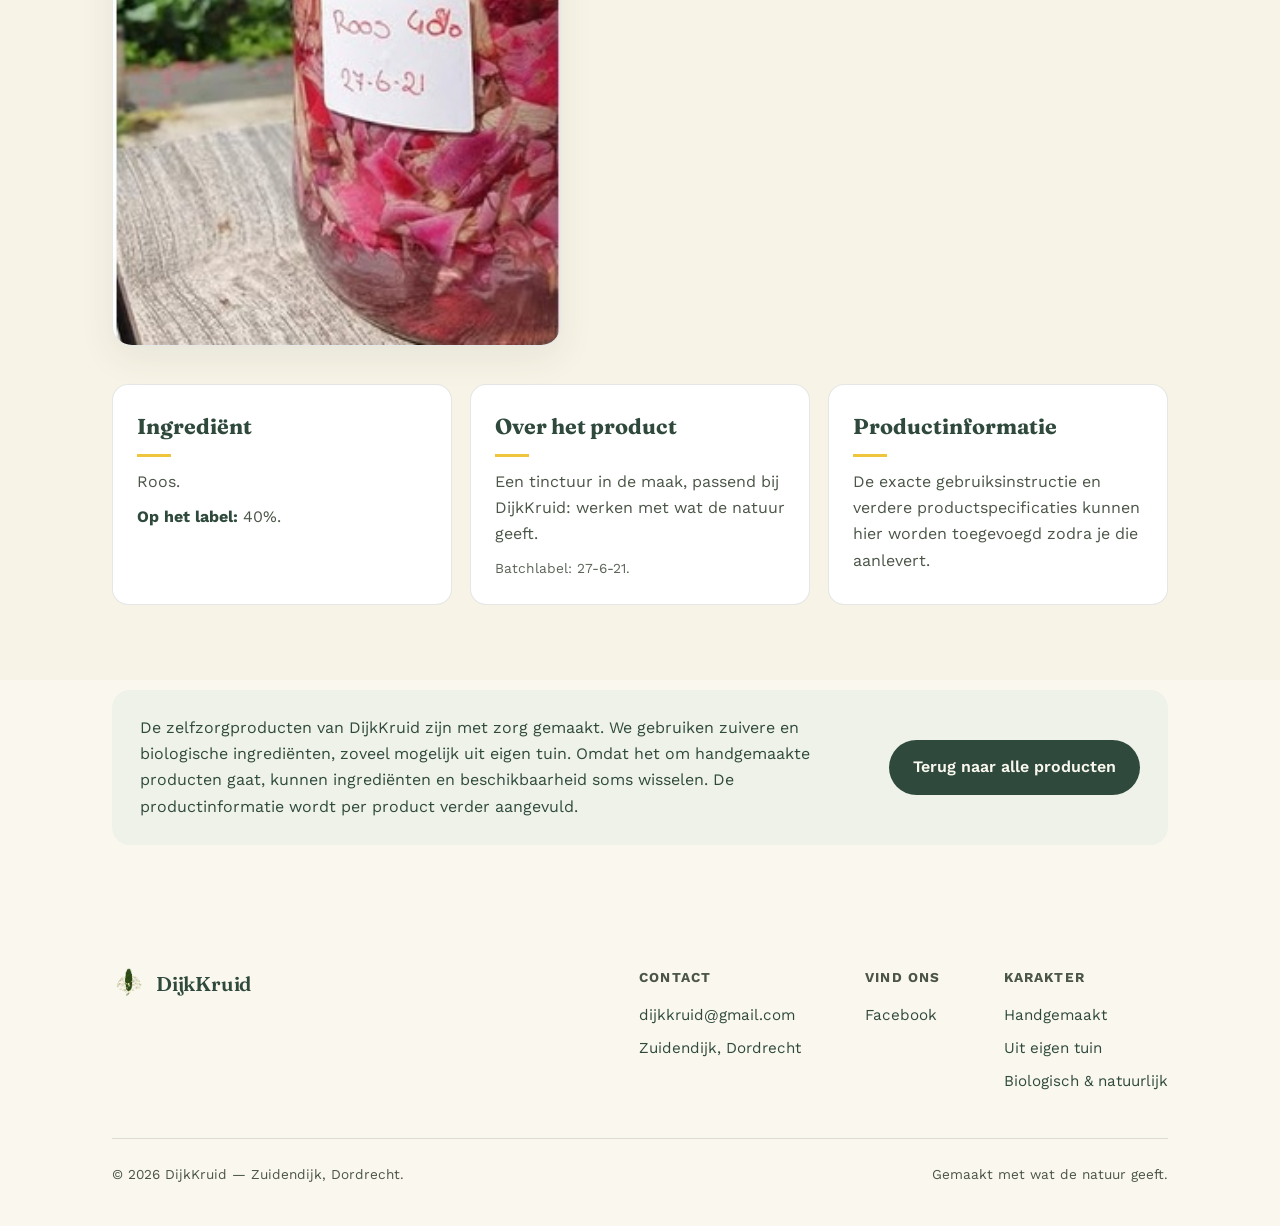
==== commit 94634170: "Add files via upload" ====
--- a/producten.html
+++ b/producten.html
@@ -138,5 +138,6 @@
 function toggleTheme(){setTheme(currentTheme()==='dark'?'light':'dark');}
 document.getElementById('themeToggle').addEventListener('click',toggleTheme);
 </script>
+<script src="shop.js" defer></script>
 </body>
 </html>
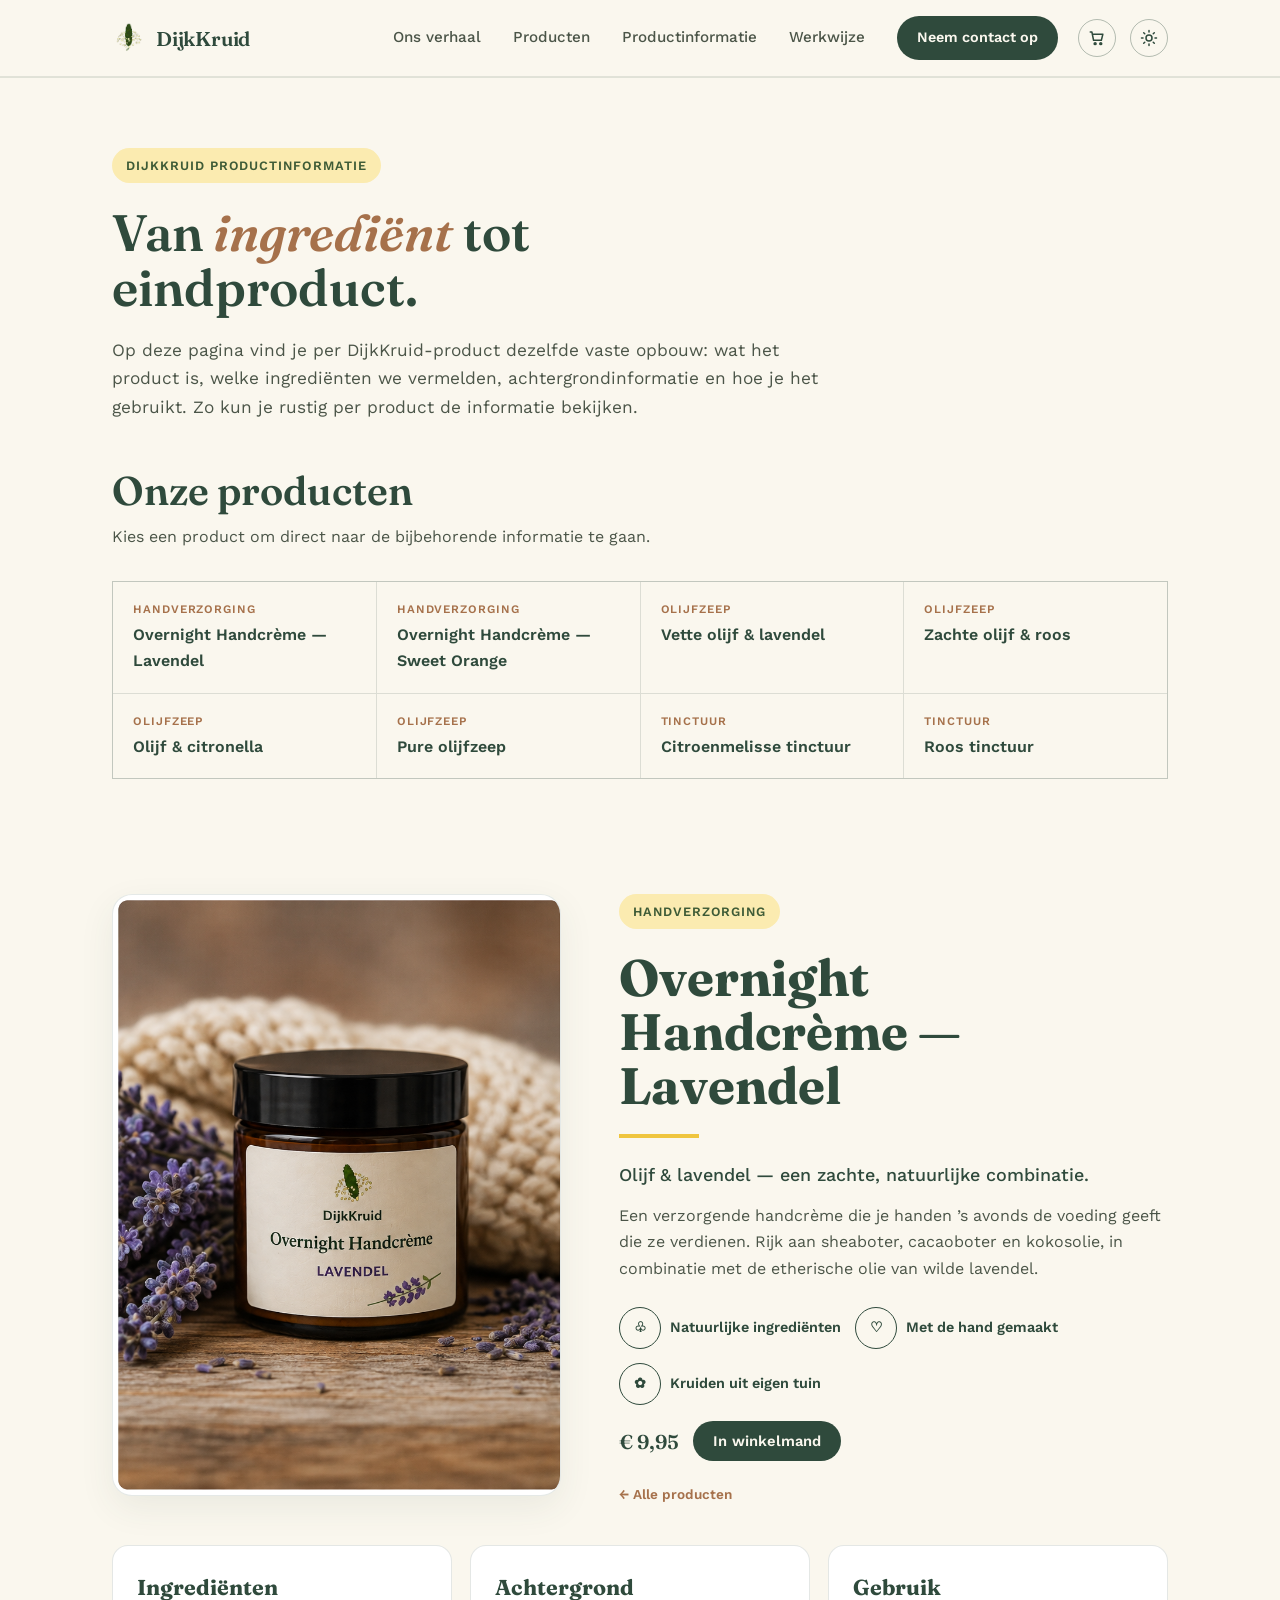
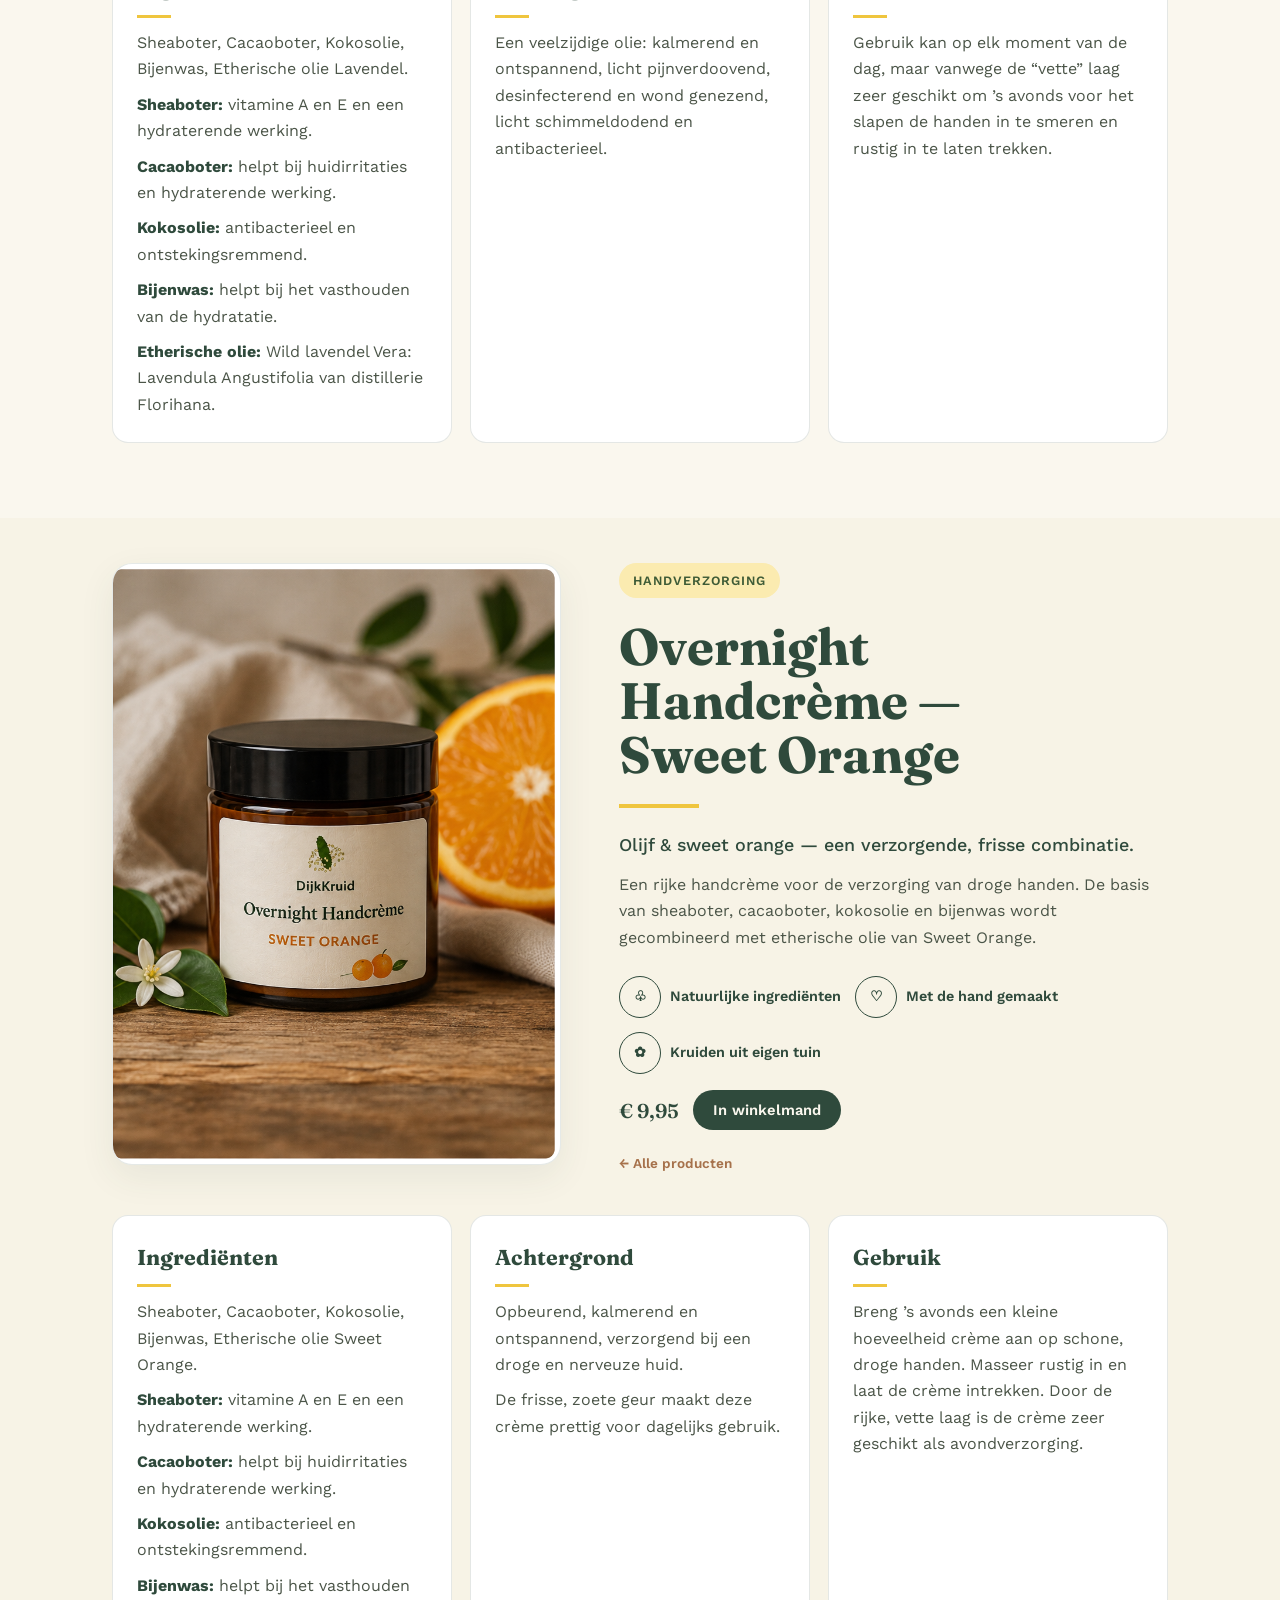
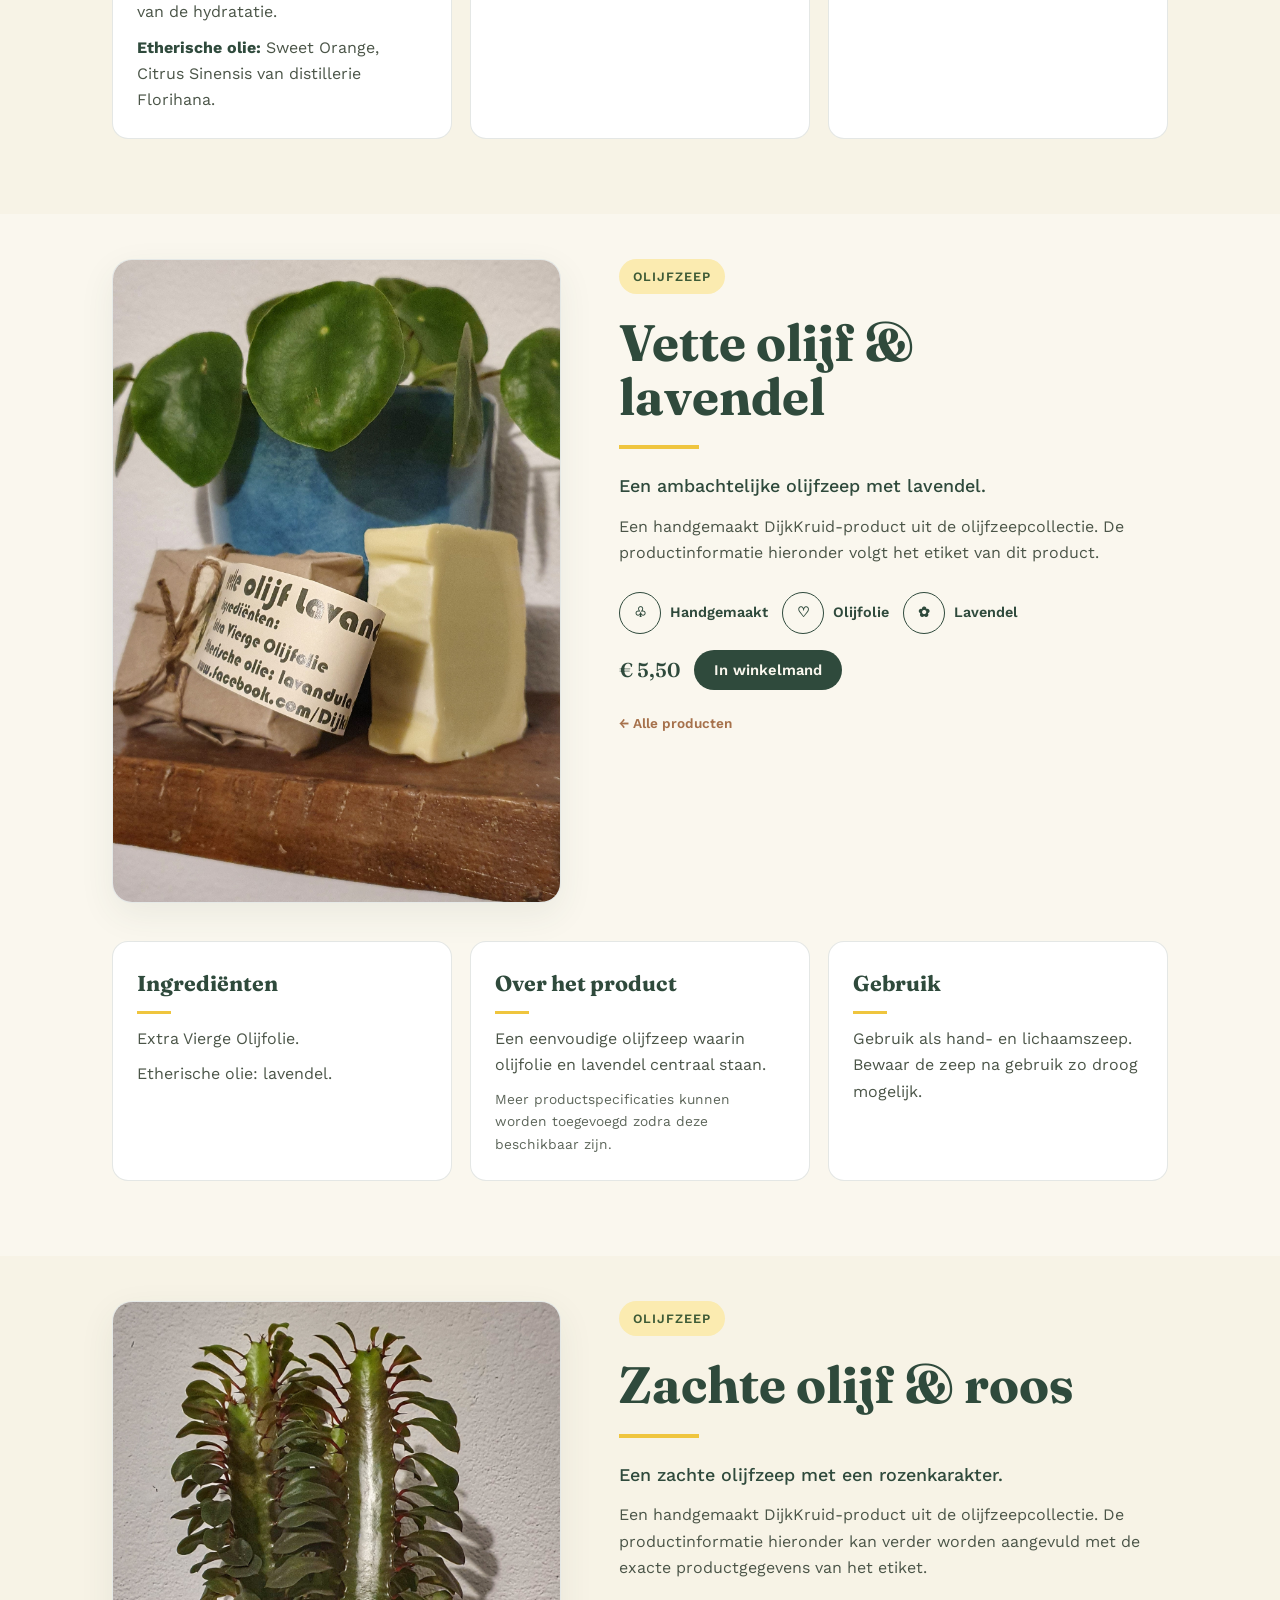
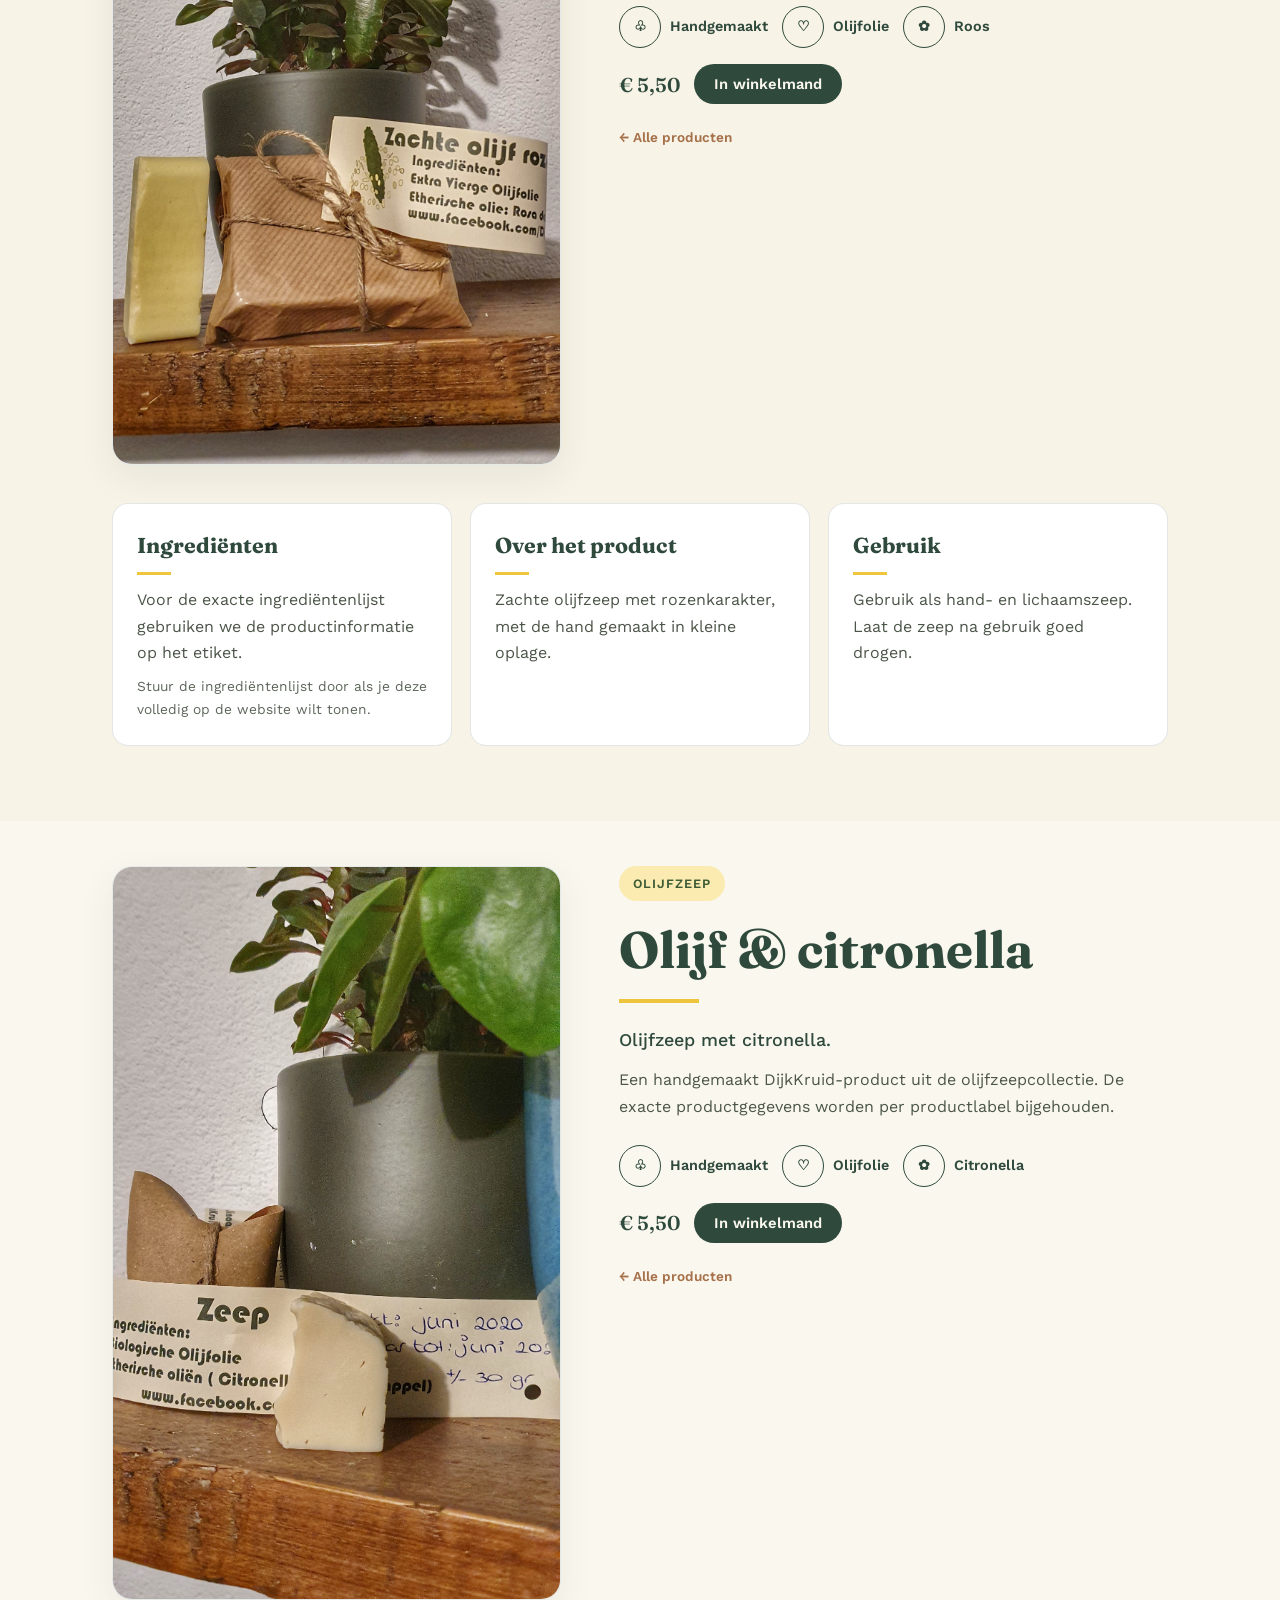
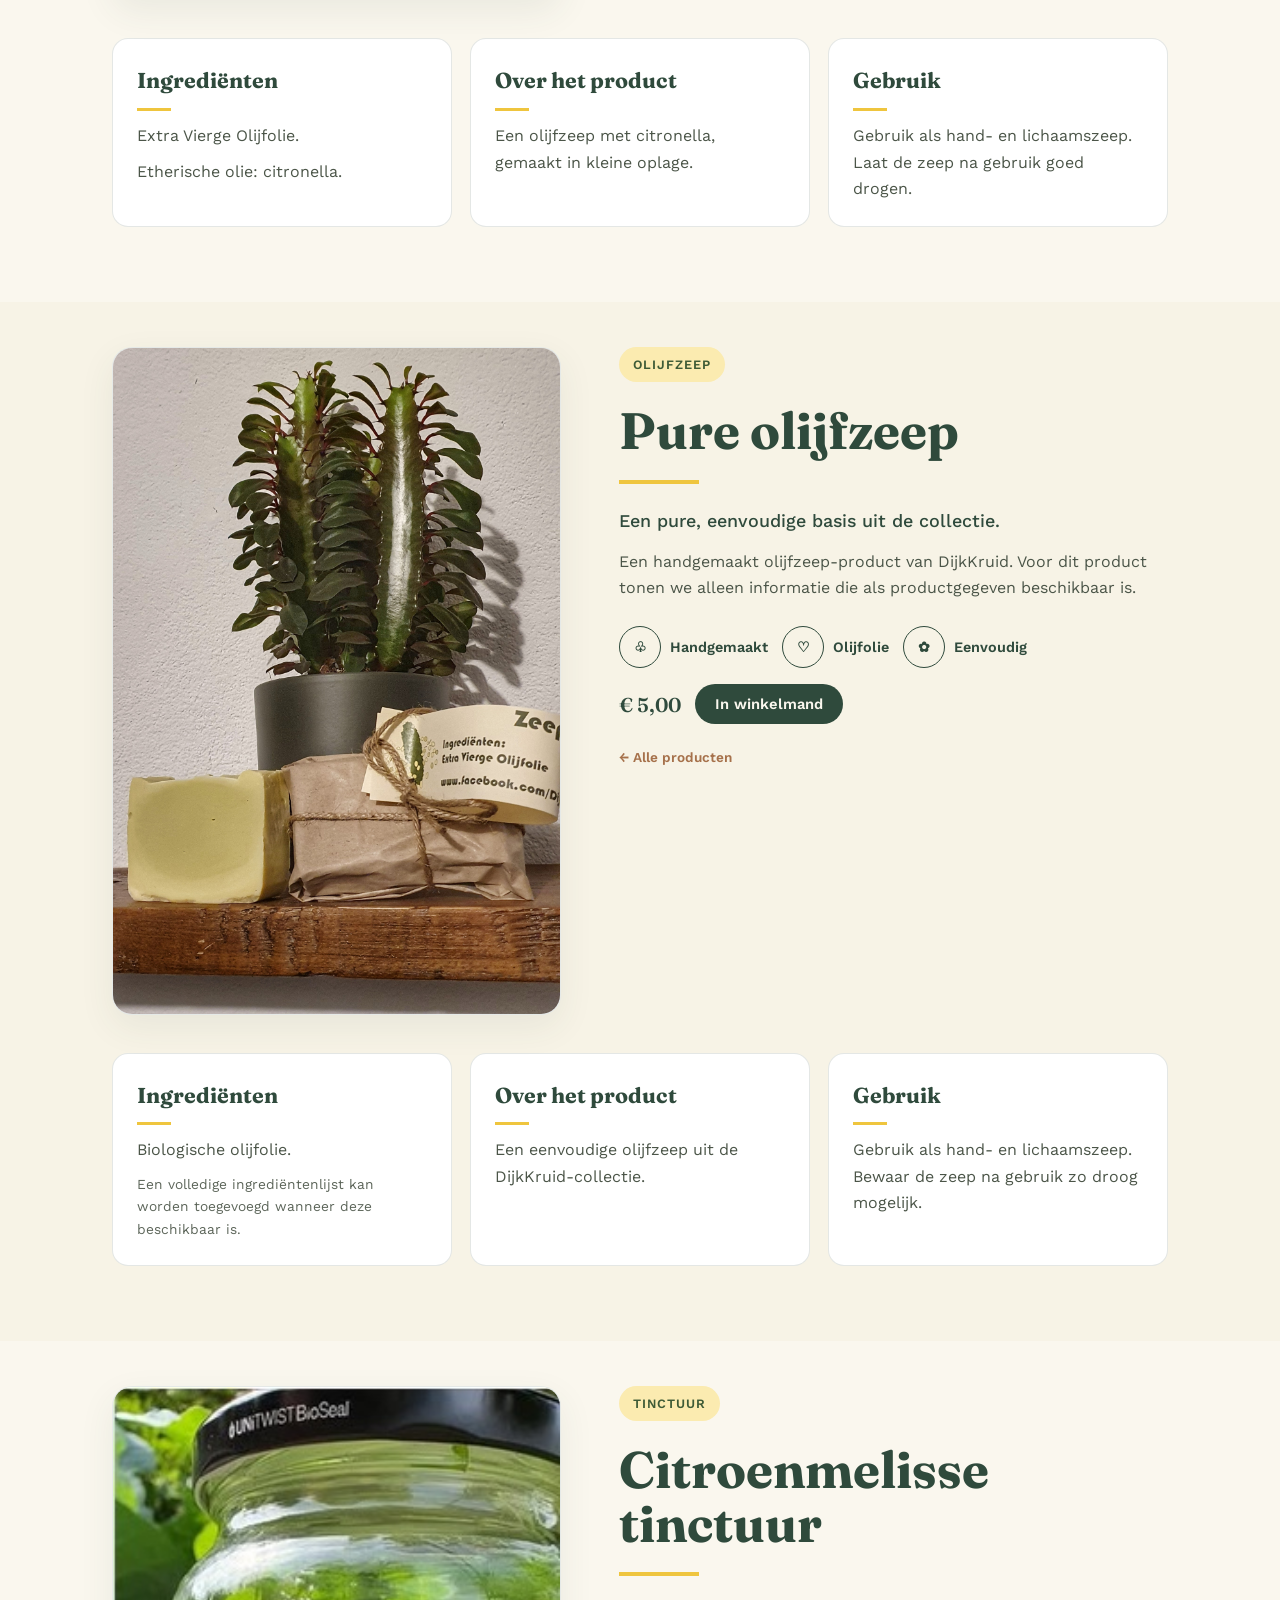
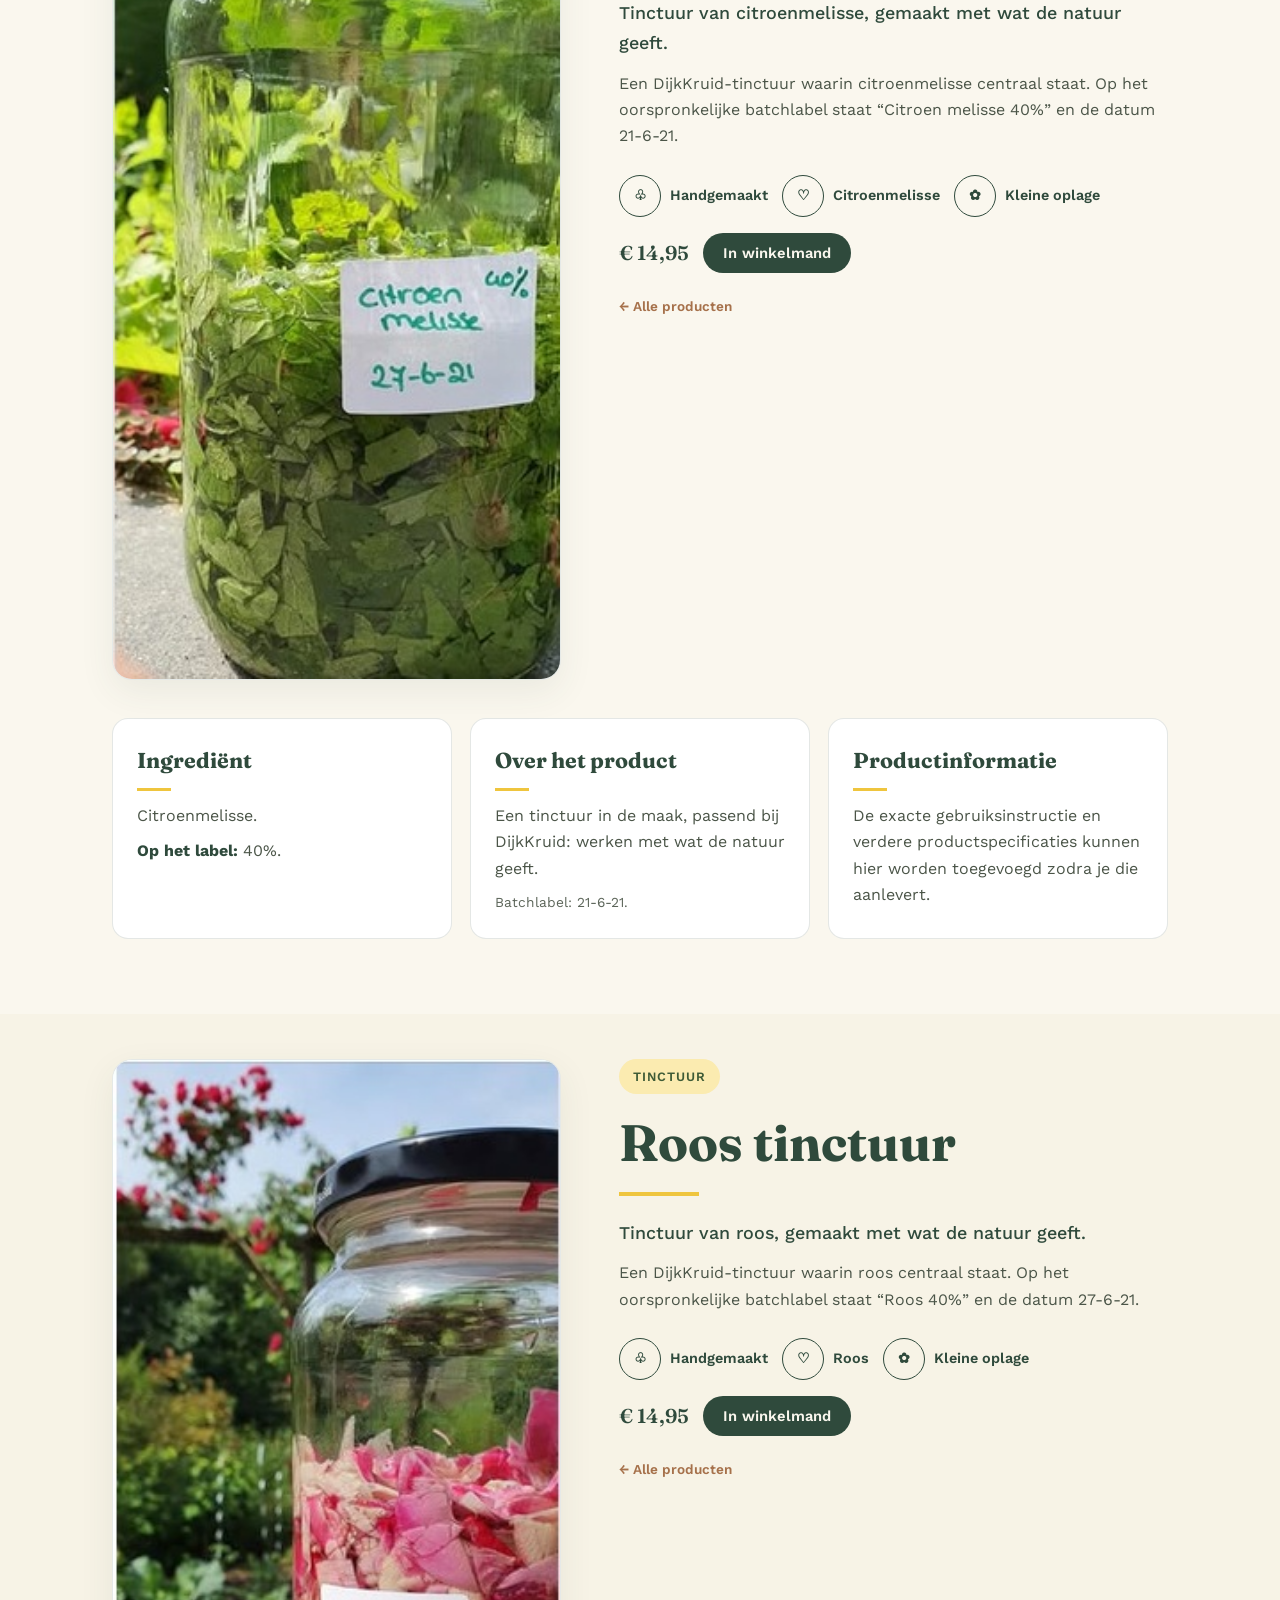
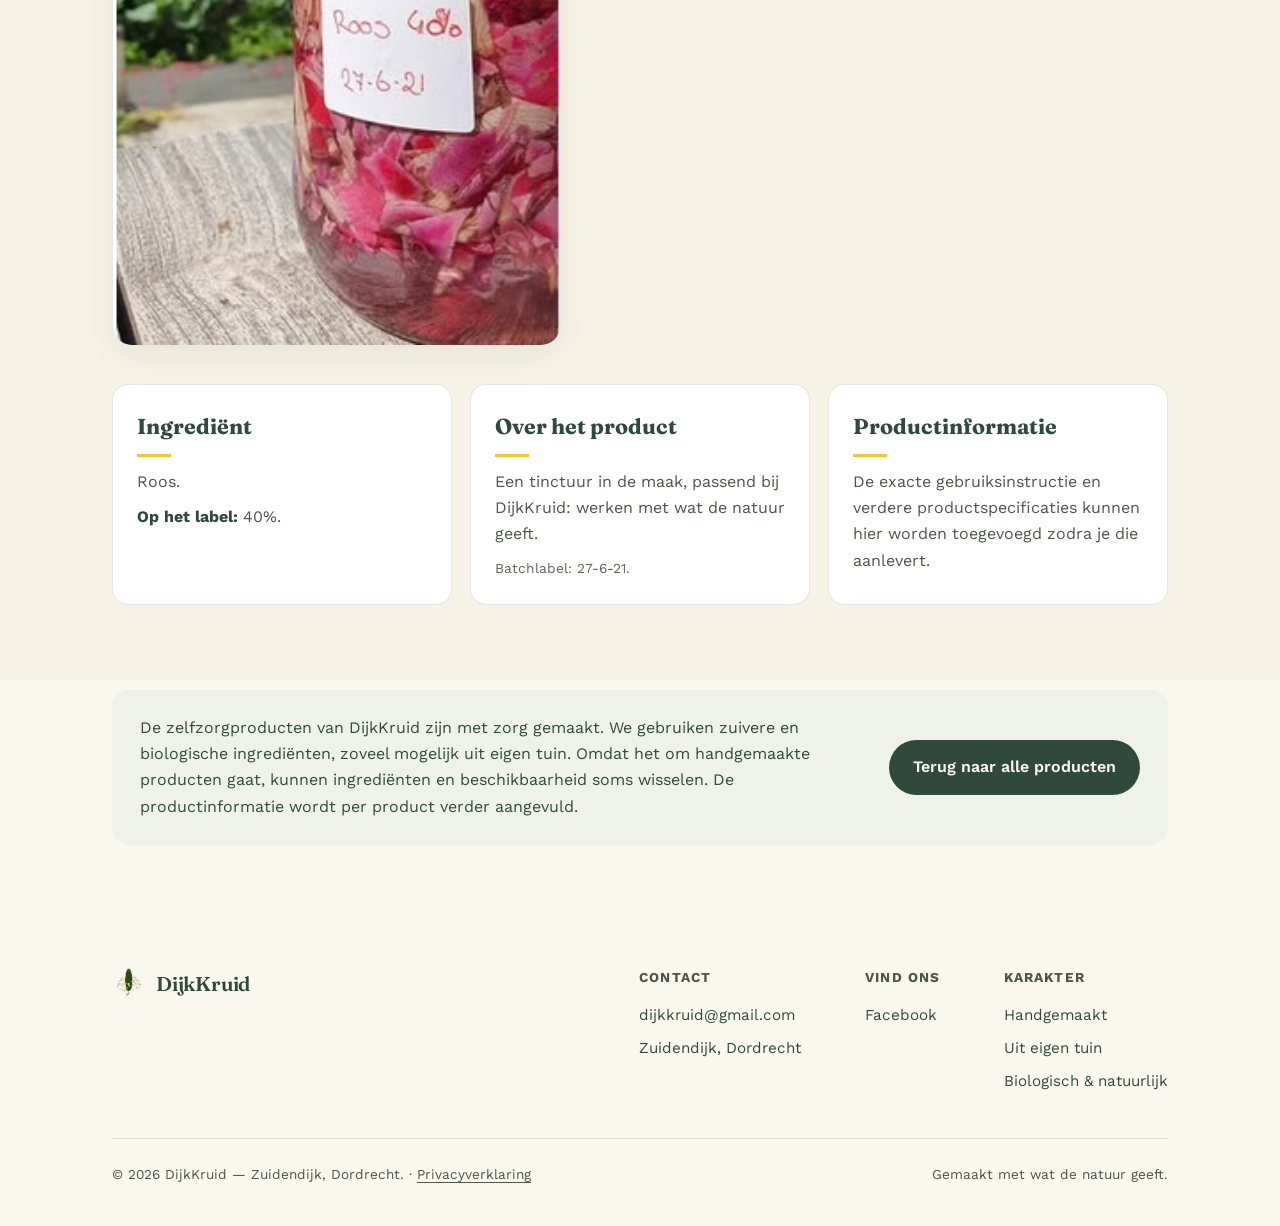
==== commit b1e8cb5e: "Add files via upload" ====
--- a/producten.html
+++ b/producten.html
@@ -6,10 +6,11 @@
 <meta name="description" content="Productinformatie van DijkKruid: handgemaakte olijfzepen, Overnight Handcrème en kruidentincturen uit Dordrecht, waaronder citroenmelisse en roos.">
 <script>try{var t=localStorage.getItem('dijkkruid-theme');if(t==='dark'||t==='light')document.documentElement.setAttribute('data-theme',t);}catch(e){}</script>
 <title>DijkKruid — Productinformatie</title>
-<link rel="preconnect" href="https://fonts.googleapis.com">
-<link rel="preconnect" href="https://fonts.gstatic.com" crossorigin>
-<link href="https://fonts.googleapis.com/css2?family=Fraunces:ital,opsz,wght@0,9..144,400;0,9..144,600;1,9..144,500;1,9..144,600&family=Work+Sans:wght@400;500;600;700&display=swap" rel="stylesheet">
 <style>
+@font-face{font-family:'Fraunces';font-style:normal;font-weight:400 700;font-display:swap;src:url('fonts/fraunces-latin-var.woff') format('woff')}
+@font-face{font-family:'Fraunces';font-style:italic;font-weight:400 700;font-display:swap;src:url('fonts/fraunces-italic-latin-var.woff') format('woff')}
+@font-face{font-family:'Work Sans';font-style:normal;font-weight:400 700;font-display:swap;src:url('fonts/worksans-latin-var.woff') format('woff')}
+@font-face{font-family:'Work Sans';font-style:italic;font-weight:400 700;font-display:swap;src:url('fonts/worksans-italic-latin-var.woff') format('woff')}
 :root{--linen:#FAF7EE;--dike:#2F4A3C;--leaf:#6B8552;--leaf-dark:#3E5B36;--clay:#A6714B;--straw:#EFE6CB;--sun:#EFC53E;--sun-soft:#FBEBB0;--ink:#232920;--ink-soft:#4B5548;--white:#fff;--heading:var(--dike);--surface:#ffffff;--surface-alt:rgba(239,230,203,.24);--surface-alt2:#EFF2E8;--on-accent:#FAF7EE;color-scheme:light;}
 *{box-sizing:border-box;margin:0;padding:0}html{scroll-behavior:smooth}body{background:var(--linen);color:var(--ink);font-family:'Work Sans',sans-serif;line-height:1.65;transition:background .2s ease,color .2s ease}.wrap{max-width:1120px;margin:0 auto;padding:0 32px}@media(max-width:640px){.wrap{padding:0 20px}}a{color:inherit}
 header{position:sticky;top:0;z-index:50;background:rgba(250,247,238,.92);backdrop-filter:blur(8px);border-bottom:1px solid rgba(47,74,60,.12)}
@@ -28,7 +29,8 @@
 .mobile-menu.open{max-height:500px}
 .mobile-menu ul{list-style:none;display:flex;flex-direction:column;padding:8px 20px 24px;gap:4px}
 .mobile-menu a{display:block;padding:12px 4px;text-decoration:none;color:var(--ink-soft);font-weight:500;border-bottom:1px solid rgba(47,74,60,.08)}
-.hero{padding:70px 0 38px}.hero-inner{max-width:850px}.eyebrow{display:inline-flex;align-items:center;gap:8px;background:var(--sun-soft);color:var(--leaf-dark);padding:7px 14px;border-radius:100px;font-size:.8rem;font-weight:600;letter-spacing:.08em;text-transform:uppercase;margin-bottom:22px}.crumbs{font-size:.88rem;color:var(--ink-soft);margin-bottom:18px}.crumbs a{text-decoration:none}.hero h1{font-family:'Fraunces',serif;color:var(--heading);font-weight:600;font-size:clamp(2.3rem,4.2vw,3.2rem);line-height:1.08;max-width:13ch}.hero h1 em{font-style:italic;color:var(--clay)}.hero p{margin-top:20px;max-width:65ch;color:var(--ink-soft);font-size:1.08rem}
+.hero{padding:70px 0 38px}.hero-inner{max-width:1120px}.eyebrow{display:inline-flex;align-items:center;gap:8px;background:var(--sun-soft);color:var(--leaf-dark);padding:7px 14px;border-radius:100px;font-size:.8rem;font-weight:600;letter-spacing:.08em;text-transform:uppercase;margin-bottom:22px}.crumbs{font-size:.88rem;color:var(--ink-soft);margin-bottom:18px}.crumbs a{text-decoration:none}.hero h1{font-family:'Fraunces',serif;color:var(--heading);font-weight:600;font-size:clamp(2.3rem,4.2vw,3.2rem);line-height:1.08;max-width:13ch}.hero h1 em{font-style:italic;color:var(--clay)}.hero p{margin-top:20px;max-width:65ch;color:var(--ink-soft);font-size:1.08rem}
+section.product{scroll-margin-top:84px}.catalog-loading{color:var(--ink-soft);padding:18px 20px;background:var(--linen)}
 .back-link{display:inline-flex;align-items:center;gap:6px;font-size:.85rem;font-weight:600;color:var(--clay);text-decoration:none;margin-top:22px}.back-link:hover{text-decoration:underline}
 .catalog{padding:10px 0 70px}.section-head{max-width:680px;margin-bottom:30px}.section-head h2{font-family:'Fraunces',serif;font-weight:600;color:var(--heading);font-size:clamp(1.9rem,3.4vw,2.5rem);line-height:1.08}.section-head p{margin-top:12px;color:var(--ink-soft)}.product-nav{display:grid;grid-template-columns:repeat(4,1fr);gap:1px;background:rgba(47,74,60,.15);border:1px solid rgba(47,74,60,.15)}.product-nav a{background:var(--linen);border-radius:0;padding:18px 20px;text-decoration:none;color:var(--heading);font-weight:600;transition:background .2s}.product-nav a:hover{background:var(--straw)}.product-nav small{display:block;color:var(--clay);font-size:.72rem;text-transform:uppercase;letter-spacing:.08em;margin-bottom:3px}
 .product{padding:45px 0 75px}.product:nth-of-type(even){background:var(--surface-alt,rgba(239,230,203,.24))}.product-grid{display:grid;grid-template-columns:minmax(0,.9fr) minmax(0,1.1fr);gap:58px;align-items:start}.product-visual{position:sticky;top:105px;border-radius:20px;overflow:hidden;background:var(--surface);border:1px solid rgba(47,74,60,.12);box-shadow:0 12px 35px rgba(47,74,60,.08)}.product-visual img{display:block;width:100%;height:auto}.product-copy h2{font-family:'Fraunces',serif;color:var(--heading);font-size:clamp(2.2rem,4vw,3.8rem);line-height:1.05;max-width:14ch}.underline{width:80px;height:4px;background:var(--sun);margin:22px 0}.lead{font-size:1.12rem;color:var(--heading);margin-bottom:13px;font-weight:500}.intro{font-size:1rem;color:var(--ink-soft);max-width:64ch}.badges{display:flex;gap:14px;margin-top:25px;flex-wrap:wrap}.badge{display:flex;align-items:center;gap:9px;color:var(--heading);font-weight:600;font-size:.9rem}.badge-icon{width:42px;height:42px;border:1.5px solid var(--heading);border-radius:50%;display:grid;place-items:center}
@@ -62,6 +64,7 @@
   :root:not([data-theme="light"]) header{background:rgba(27,30,23,.88)}
   :root:not([data-theme="light"]) .footer-col a,:root:not([data-theme="light"]) .footer-col p{color:var(--heading)}
 }
+.footer-bottom a{color:inherit;text-decoration:underline;text-underline-offset:3px}
 </style>
 </head>
 <body>
@@ -87,43 +90,13 @@
 
 <section class="catalog" id="catalog"><div class="wrap">
 <div class="section-head"><h2>Onze producten</h2><p>Kies een product om direct naar de bijbehorende informatie te gaan.</p></div>
-<div class="product-nav">
-<a href="#lavendel-overnight"><small>Handverzorging</small>Overnight Handcrème — Lavendel</a>
-<a href="#sweet-orange"><small>Handverzorging</small>Overnight Handcrème — Sweet Orange</a>
-<a href="#olijf-lavendel"><small>Olijfzeep</small>Vette olijf &amp; lavendel</a>
-<a href="#olijf-roos"><small>Olijfzeep</small>Zachte olijf &amp; roos</a>
-<a href="#olijf-citronella"><small>Olijfzeep</small>Olijf &amp; citronella</a>
-<a href="#pure-olijf"><small>Olijfzeep</small>Pure olijfzeep</a>
-<a href="#tinctuur-citroenmelisse"><small>Tinctuur</small>Citroenmelisse tinctuur</a>
-<a href="#tinctuur-roos"><small>Tinctuur</small>Roos tinctuur</a>
-</div></div></section>
+<div class="product-nav" id="productNav"><p class="catalog-loading">Producten laden…</p></div></div></section>
 
-<!-- Vaste productopbouw: intro → badges → ingrediënten → achtergrond → gebruik/beschikbaarheid -->
-<section class="product" id="lavendel-overnight"><div class="wrap">
-<div class="product-grid"><div class="product-visual"><img src="images/overnight-handcreme-lavendel.png" alt="Overnight Handcrème Lavendel"></div><div class="product-copy"><span class="eyebrow">Handverzorging</span><h2>Overnight Handcrème — Lavendel</h2><div class="underline"></div><p class="lead">Olijf &amp; lavendel — een zachte, natuurlijke combinatie.</p><p class="intro">Een verzorgende handcrème die je handen ’s avonds de voeding geeft die ze verdienen. Rijk aan sheaboter, cacaoboter en kokosolie, in combinatie met de etherische olie van wilde lavendel.</p><div class="badges"><div class="badge"><span class="badge-icon">♧</span>Natuurlijke ingrediënten</div><div class="badge"><span class="badge-icon">♡</span>Met de hand gemaakt</div><div class="badge"><span class="badge-icon">✿</span>Kruiden uit eigen tuin</div></div><a class="back-link" href="#catalog">&larr; Alle producten</a></div></div>
-<div class="info-grid"><article class="info-card"><h3>Ingrediënten</h3><p>Sheaboter, Cacaoboter, Kokosolie, Bijenwas, Etherische olie Lavendel.</p><p><strong>Sheaboter:</strong> vitamine A en E en een hydraterende werking.</p><p><strong>Cacaoboter:</strong> helpt bij huidirritaties en hydraterende werking.</p><p><strong>Kokosolie:</strong> antibacterieel en ontstekingsremmend.</p><p><strong>Bijenwas:</strong> helpt bij het vasthouden van de hydratatie.</p><p><strong>Etherische olie:</strong> Wild lavendel Vera: Lavendula Angustifolia van distillerie Florihana.</p></article><article class="info-card"><h3>Achtergrond</h3><p>Een veelzijdige olie: kalmerend en ontspannend, licht pijnverdoovend, desinfecterend en wond genezend, licht schimmeldodend en antibacterieel.</p></article><article class="info-card"><h3>Gebruik</h3><p>Gebruik kan op elk moment van de dag, maar vanwege de “vette” laag zeer geschikt om ’s avonds voor het slapen de handen in te smeren en rustig in te laten trekken.</p></article></div>
-</div></section>
-
-<section class="product" id="sweet-orange"><div class="wrap">
-<div class="product-grid"><div class="product-visual"><img src="images/overnight-handcreme-sweet-orange.png" alt="Overnight Handcrème Sweet Orange"></div><div class="product-copy"><span class="eyebrow">Handverzorging</span><h2>Overnight Handcrème — Sweet Orange</h2><div class="underline"></div><p class="lead">Olijf &amp; sweet orange — een verzorgende, frisse combinatie.</p><p class="intro">Een rijke handcrème voor de verzorging van droge handen. De basis van sheaboter, cacaoboter, kokosolie en bijenwas wordt gecombineerd met etherische olie van Sweet Orange.</p><div class="badges"><div class="badge"><span class="badge-icon">♧</span>Natuurlijke ingrediënten</div><div class="badge"><span class="badge-icon">♡</span>Met de hand gemaakt</div><div class="badge"><span class="badge-icon">✿</span>Kruiden uit eigen tuin</div></div><a class="back-link" href="#catalog">&larr; Alle producten</a></div></div>
-<div class="info-grid"><article class="info-card"><h3>Ingrediënten</h3><p>Sheaboter, Cacaoboter, Kokosolie, Bijenwas, Etherische olie Sweet Orange.</p><p><strong>Sheaboter:</strong> vitamine A en E en een hydraterende werking.</p><p><strong>Cacaoboter:</strong> helpt bij huidirritaties en hydraterende werking.</p><p><strong>Kokosolie:</strong> antibacterieel en ontstekingsremmend.</p><p><strong>Bijenwas:</strong> helpt bij het vasthouden van de hydratatie.</p><p><strong>Etherische olie:</strong> Sweet Orange, Citrus Sinensis van distillerie Florihana.</p></article><article class="info-card"><h3>Achtergrond</h3><p>Opbeurend, kalmerend en ontspannend, verzorgend bij een droge en nerveuze huid.</p><p>De frisse, zoete geur maakt deze crème prettig voor dagelijks gebruik.</p></article><article class="info-card"><h3>Gebruik</h3><p>Breng ’s avonds een kleine hoeveelheid crème aan op schone, droge handen. Masseer rustig in en laat de crème intrekken. Door de rijke, vette laag is de crème zeer geschikt als avondverzorging.</p></article></div>
-</div></section>
-
-<section class="product" id="olijf-lavendel"><div class="wrap"><div class="product-grid"><div class="product-visual"><img src="images/olijf-lavendel.jpeg" alt="Vette olijf lavendel zeep"></div><div class="product-copy"><span class="eyebrow">Olijfzeep</span><h2>Vette olijf &amp; lavendel</h2><div class="underline"></div><p class="lead">Een ambachtelijke olijfzeep met lavendel.</p><p class="intro">Een handgemaakt DijkKruid-product uit de olijfzeepcollectie. De productinformatie hieronder volgt het etiket van dit product.</p><div class="badges"><div class="badge"><span class="badge-icon">♧</span>Handgemaakt</div><div class="badge"><span class="badge-icon">◌</span>Olijfolie</div><div class="badge"><span class="badge-icon">✿</span>Lavendel</div></div><a class="back-link" href="#catalog">&larr; Alle producten</a></div></div><div class="info-grid"><article class="info-card"><h3>Ingrediënten</h3><p>Extra Vierge Olijfolie.</p><p>Etherische olie: lavendel.</p></article><article class="info-card"><h3>Over het product</h3><p>Een eenvoudige olijfzeep waarin olijfolie en lavendel centraal staan.</p><p class="muted">Meer productspecificaties kunnen worden toegevoegd zodra deze beschikbaar zijn.</p></article><article class="info-card"><h3>Gebruik</h3><p>Gebruik als hand- en lichaamszeep. Bewaar de zeep na gebruik zo droog mogelijk.</p></article></div></div></section>
-
-<section class="product" id="olijf-roos"><div class="wrap"><div class="product-grid"><div class="product-visual"><img src="images/olijf-rozen.jpeg" alt="Zachte olijf rozen zeep"></div><div class="product-copy"><span class="eyebrow">Olijfzeep</span><h2>Zachte olijf &amp; roos</h2><div class="underline"></div><p class="lead">Een zachte olijfzeep met een rozenkarakter.</p><p class="intro">Een handgemaakt DijkKruid-product uit de olijfzeepcollectie. De productinformatie hieronder kan verder worden aangevuld met de exacte productgegevens van het etiket.</p><div class="badges"><div class="badge"><span class="badge-icon">♧</span>Handgemaakt</div><div class="badge"><span class="badge-icon">◌</span>Olijfolie</div><div class="badge"><span class="badge-icon">♡</span>Roos</div></div><a class="back-link" href="#catalog">&larr; Alle producten</a></div></div><div class="info-grid"><article class="info-card"><h3>Ingrediënten</h3><p>Voor de exacte ingrediëntenlijst gebruiken we de productinformatie op het etiket.</p><p class="muted">Stuur de ingrediëntenlijst door als je deze volledig op de website wilt tonen.</p></article><article class="info-card"><h3>Over het product</h3><p>Zachte olijfzeep met rozenkarakter, met de hand gemaakt in kleine oplage.</p></article><article class="info-card"><h3>Gebruik</h3><p>Gebruik als hand- en lichaamszeep. Laat de zeep na gebruik goed drogen.</p></article></div></div></section>
-
-<section class="product" id="olijf-citronella"><div class="wrap"><div class="product-grid"><div class="product-visual"><img src="images/olijf-citronella.jpeg" alt="Olijf citronella zeep"></div><div class="product-copy"><span class="eyebrow">Olijfzeep</span><h2>Olijf &amp; citronella</h2><div class="underline"></div><p class="lead">Olijfzeep met citronella.</p><p class="intro">Een handgemaakt DijkKruid-product uit de olijfzeepcollectie. De exacte productgegevens worden per productlabel bijgehouden.</p><div class="badges"><div class="badge"><span class="badge-icon">♧</span>Handgemaakt</div><div class="badge"><span class="badge-icon">◌</span>Olijfolie</div><div class="badge"><span class="badge-icon">✿</span>Citronella</div></div><a class="back-link" href="#catalog">&larr; Alle producten</a></div></div><div class="info-grid"><article class="info-card"><h3>Ingrediënten</h3><p>Extra Vierge Olijfolie.</p><p>Etherische olie: citronella.</p></article><article class="info-card"><h3>Over het product</h3><p>Een olijfzeep met citronella, gemaakt in kleine oplage.</p></article><article class="info-card"><h3>Gebruik</h3><p>Gebruik als hand- en lichaamszeep. Laat de zeep na gebruik goed drogen.</p></article></div></div></section>
-
-<section class="product" id="pure-olijf"><div class="wrap"><div class="product-grid"><div class="product-visual"><img src="images/olijfzeep.jpeg" alt="Pure DijkKruid olijfzeep"></div><div class="product-copy"><span class="eyebrow">Olijfzeep</span><h2>Pure olijfzeep</h2><div class="underline"></div><p class="lead">Een pure, eenvoudige basis uit de collectie.</p><p class="intro">Een handgemaakt olijfzeep-product van DijkKruid. Voor dit product tonen we alleen informatie die als productgegeven beschikbaar is.</p><div class="badges"><div class="badge"><span class="badge-icon">♧</span>Handgemaakt</div><div class="badge"><span class="badge-icon">◌</span>Olijfolie</div><div class="badge"><span class="badge-icon">✿</span>Eenvoudig</div></div><a class="back-link" href="#catalog">&larr; Alle producten</a></div></div><div class="info-grid"><article class="info-card"><h3>Ingrediënten</h3><p>Biologische olijfolie.</p><p class="muted">Een volledige ingrediëntenlijst kan worden toegevoegd wanneer deze beschikbaar is.</p></article><article class="info-card"><h3>Over het product</h3><p>Een eenvoudige olijfzeep uit de DijkKruid-collectie.</p></article><article class="info-card"><h3>Gebruik</h3><p>Gebruik als hand- en lichaamszeep. Bewaar de zeep na gebruik zo droog mogelijk.</p></article></div></div></section>
-
-<section class="product" id="tinctuur-citroenmelisse"><div class="wrap"><div class="product-grid"><div class="product-visual"><img src="images/tinctuur-citroenmelisse.jpg" alt="Citroenmelisse tinctuur in glazen pot"></div><div class="product-copy"><span class="eyebrow">Tinctuur</span><h2>Citroenmelisse tinctuur</h2><div class="underline"></div><p class="lead">Tinctuur van citroenmelisse, gemaakt met wat de natuur geeft.</p><p class="intro">Een DijkKruid-tinctuur waarin citroenmelisse centraal staat. Op het oorspronkelijke batchlabel staat “Citroen melisse 40%” en de datum 21-6-21.</p><div class="badges"><div class="badge"><span class="badge-icon">♧</span>Handgemaakt</div><div class="badge"><span class="badge-icon">✿</span>Citroenmelisse</div><div class="badge"><span class="badge-icon">◌</span>Kleine oplage</div></div><a class="back-link" href="#catalog">&larr; Alle producten</a></div></div><div class="info-grid"><article class="info-card"><h3>Ingrediënt</h3><p>Citroenmelisse.</p><p><strong>Op het label:</strong> 40%.</p></article><article class="info-card"><h3>Over het product</h3><p>Een tinctuur in de maak, passend bij DijkKruid: werken met wat de natuur geeft.</p><p class="muted">Batchlabel: 21-6-21.</p></article><article class="info-card"><h3>Productinformatie</h3><p>De exacte gebruiksinstructie en verdere productspecificaties kunnen hier worden toegevoegd zodra je die aanlevert.</p></article></div></div></section>
-
-<section class="product" id="tinctuur-roos"><div class="wrap"><div class="product-grid"><div class="product-visual"><img src="images/tinctuur-roos.jpg" alt="Roos tinctuur in glazen pot"></div><div class="product-copy"><span class="eyebrow">Tinctuur</span><h2>Roos tinctuur</h2><div class="underline"></div><p class="lead">Tinctuur van roos, gemaakt met wat de natuur geeft.</p><p class="intro">Een DijkKruid-tinctuur waarin roos centraal staat. Op het oorspronkelijke batchlabel staat “Roos 40%” en de datum 27-6-21.</p><div class="badges"><div class="badge"><span class="badge-icon">♧</span>Handgemaakt</div><div class="badge"><span class="badge-icon">♡</span>Roos</div><div class="badge"><span class="badge-icon">◌</span>Kleine oplage</div></div><a class="back-link" href="#catalog">&larr; Alle producten</a></div></div><div class="info-grid"><article class="info-card"><h3>Ingrediënt</h3><p>Roos.</p><p><strong>Op het label:</strong> 40%.</p></article><article class="info-card"><h3>Over het product</h3><p>Een tinctuur in de maak, passend bij DijkKruid: werken met wat de natuur geeft.</p><p class="muted">Batchlabel: 27-6-21.</p></article><article class="info-card"><h3>Productinformatie</h3><p>De exacte gebruiksinstructie en verdere productspecificaties kunnen hier worden toegevoegd zodra je die aanlevert.</p></article></div></div></section>
+<div id="productSections"></div>
 
 <div class="wrap"><div class="notice"><p>De zelfzorgproducten van DijkKruid zijn met zorg gemaakt. We gebruiken zuivere en biologische ingrediënten, zoveel mogelijk uit eigen tuin. Omdat het om handgemaakte producten gaat, kunnen ingrediënten en beschikbaarheid soms wisselen. De productinformatie wordt per product verder aangevuld.</p><a class="button" href="index.html#producten">Terug naar alle producten</a></div></div>
 </main>
-<footer><div class="wrap"><div class="footer-grid"><a href="index.html" class="logo"><img src="images/dijkkruid-logo.png" alt="DijkKruid logo">DijkKruid</a><div class="footer-cols"><div class="footer-col"><h4>Contact</h4><a href="mailto:dijkkruid@gmail.com">dijkkruid@gmail.com</a><p>Zuidendijk, Dordrecht</p></div><div class="footer-col"><h4>Vind ons</h4><a href="https://www.facebook.com/DijkKruid/" target="_blank" rel="noopener">Facebook</a></div><div class="footer-col"><h4>Karakter</h4><p>Handgemaakt</p><p>Uit eigen tuin</p><p>Biologisch &amp; natuurlijk</p></div></div></div><div class="footer-bottom"><span>© 2026 DijkKruid — Zuidendijk, Dordrecht.</span><span>Gemaakt met wat de natuur geeft.</span></div></div></footer>
+<footer><div class="wrap"><div class="footer-grid"><a href="index.html" class="logo"><img src="images/dijkkruid-logo.png" alt="DijkKruid logo">DijkKruid</a><div class="footer-cols"><div class="footer-col"><h4>Contact</h4><a href="mailto:dijkkruid@gmail.com">dijkkruid@gmail.com</a><p>Zuidendijk, Dordrecht</p></div><div class="footer-col"><h4>Vind ons</h4><a href="https://www.facebook.com/DijkKruid/" target="_blank" rel="noopener">Facebook</a></div><div class="footer-col"><h4>Karakter</h4><p>Handgemaakt</p><p>Uit eigen tuin</p><p>Biologisch &amp; natuurlijk</p></div></div></div><div class="footer-bottom"><span>© 2026 DijkKruid — Zuidendijk, Dordrecht. · <a href="privacy.html">Privacyverklaring</a></span><span>Gemaakt met wat de natuur geeft.</span></div></div></footer>
 <script>
 const menuBtn=document.getElementById('menuBtn');
 const mobileMenu=document.getElementById('mobileMenu');
@@ -138,6 +111,7 @@
 function toggleTheme(){setTheme(currentTheme()==='dark'?'light':'dark');}
 document.getElementById('themeToggle').addEventListener('click',toggleTheme);
 </script>
+<script src="catalog.js" defer></script>
 <script src="shop.js" defer></script>
 </body>
 </html>
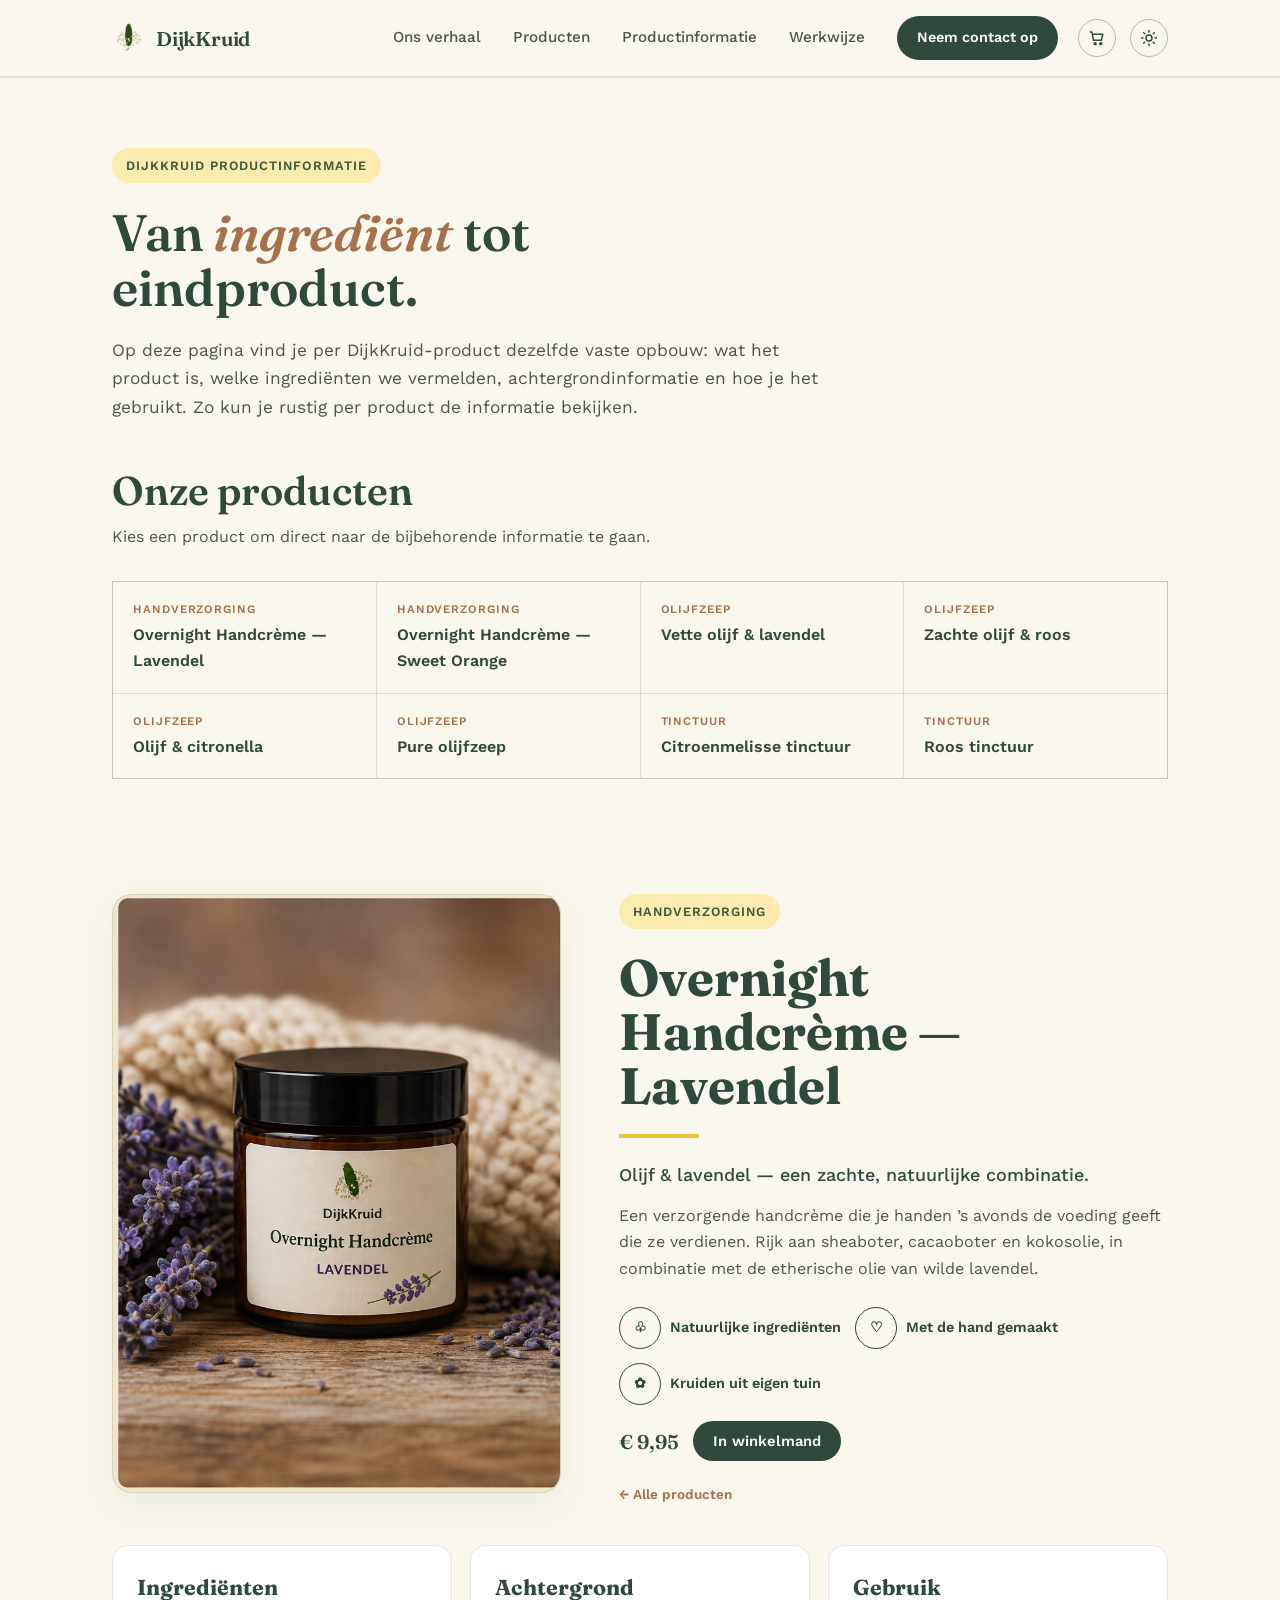
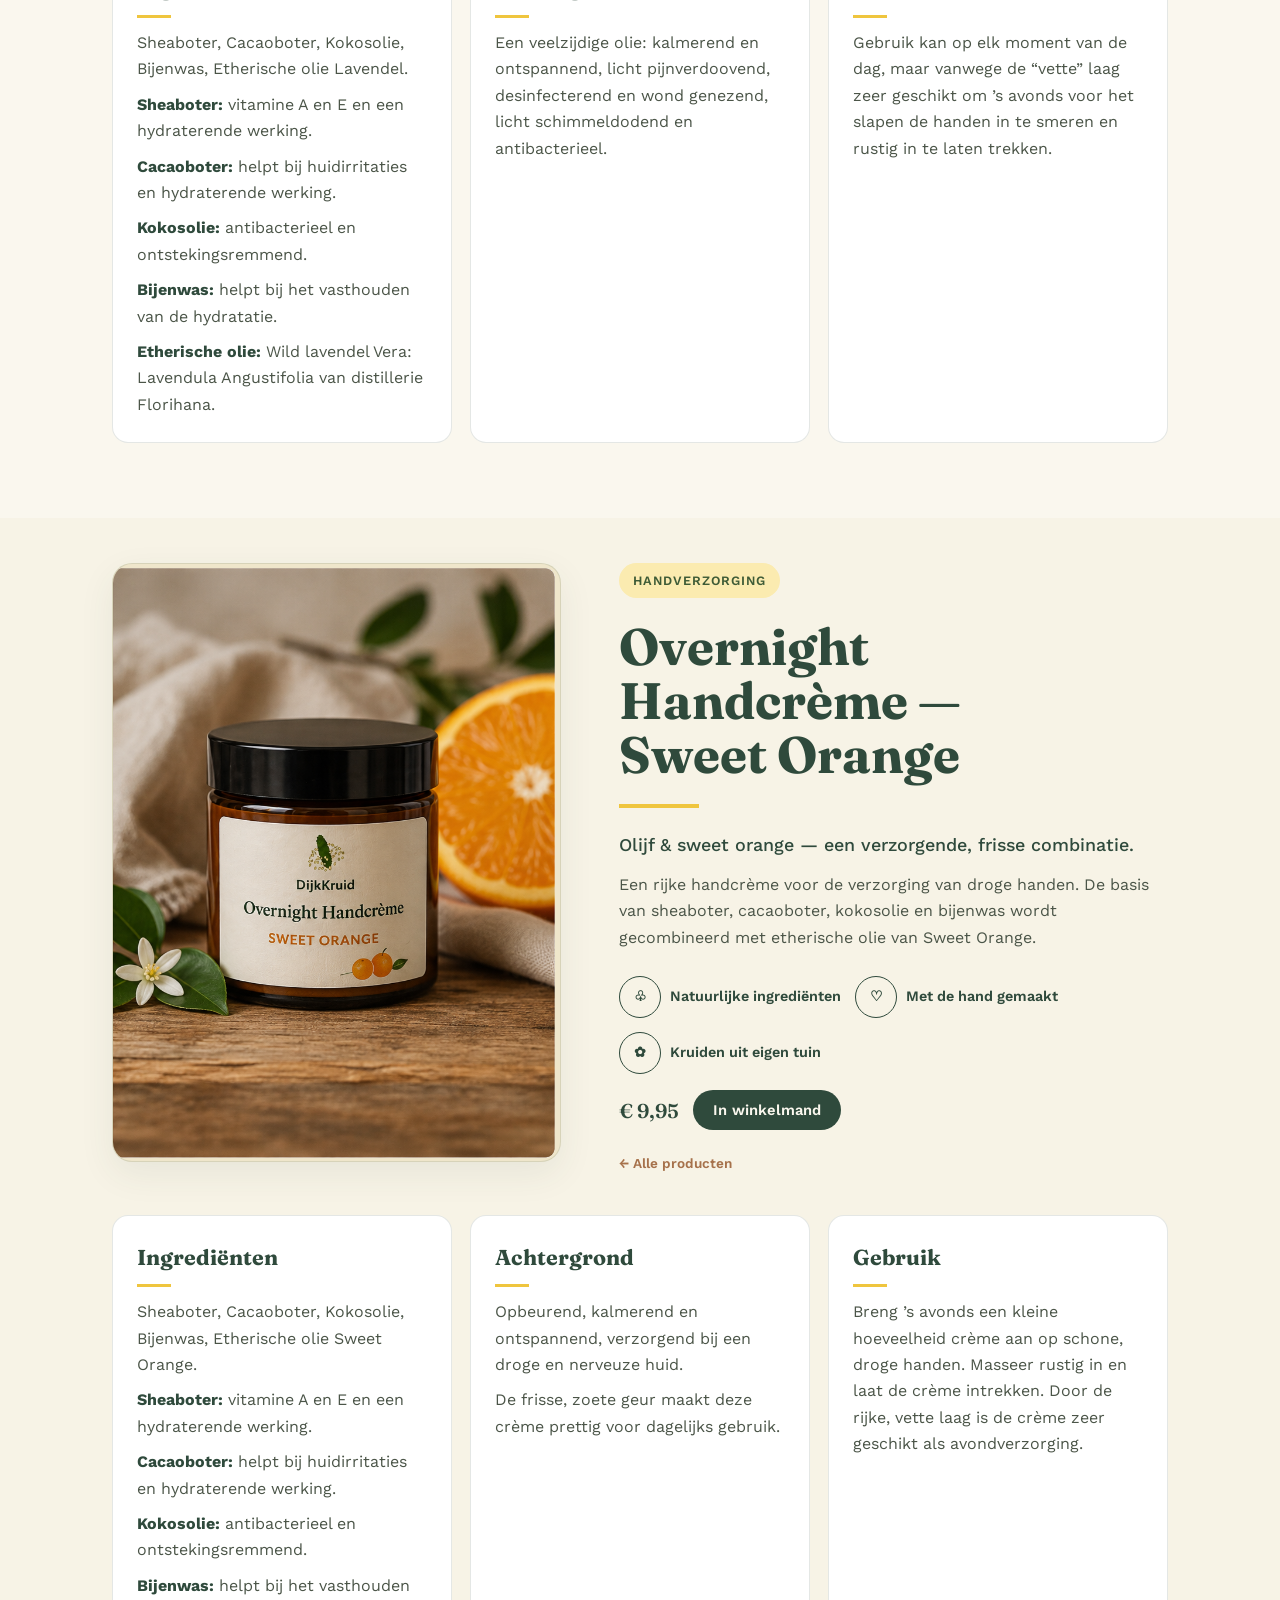
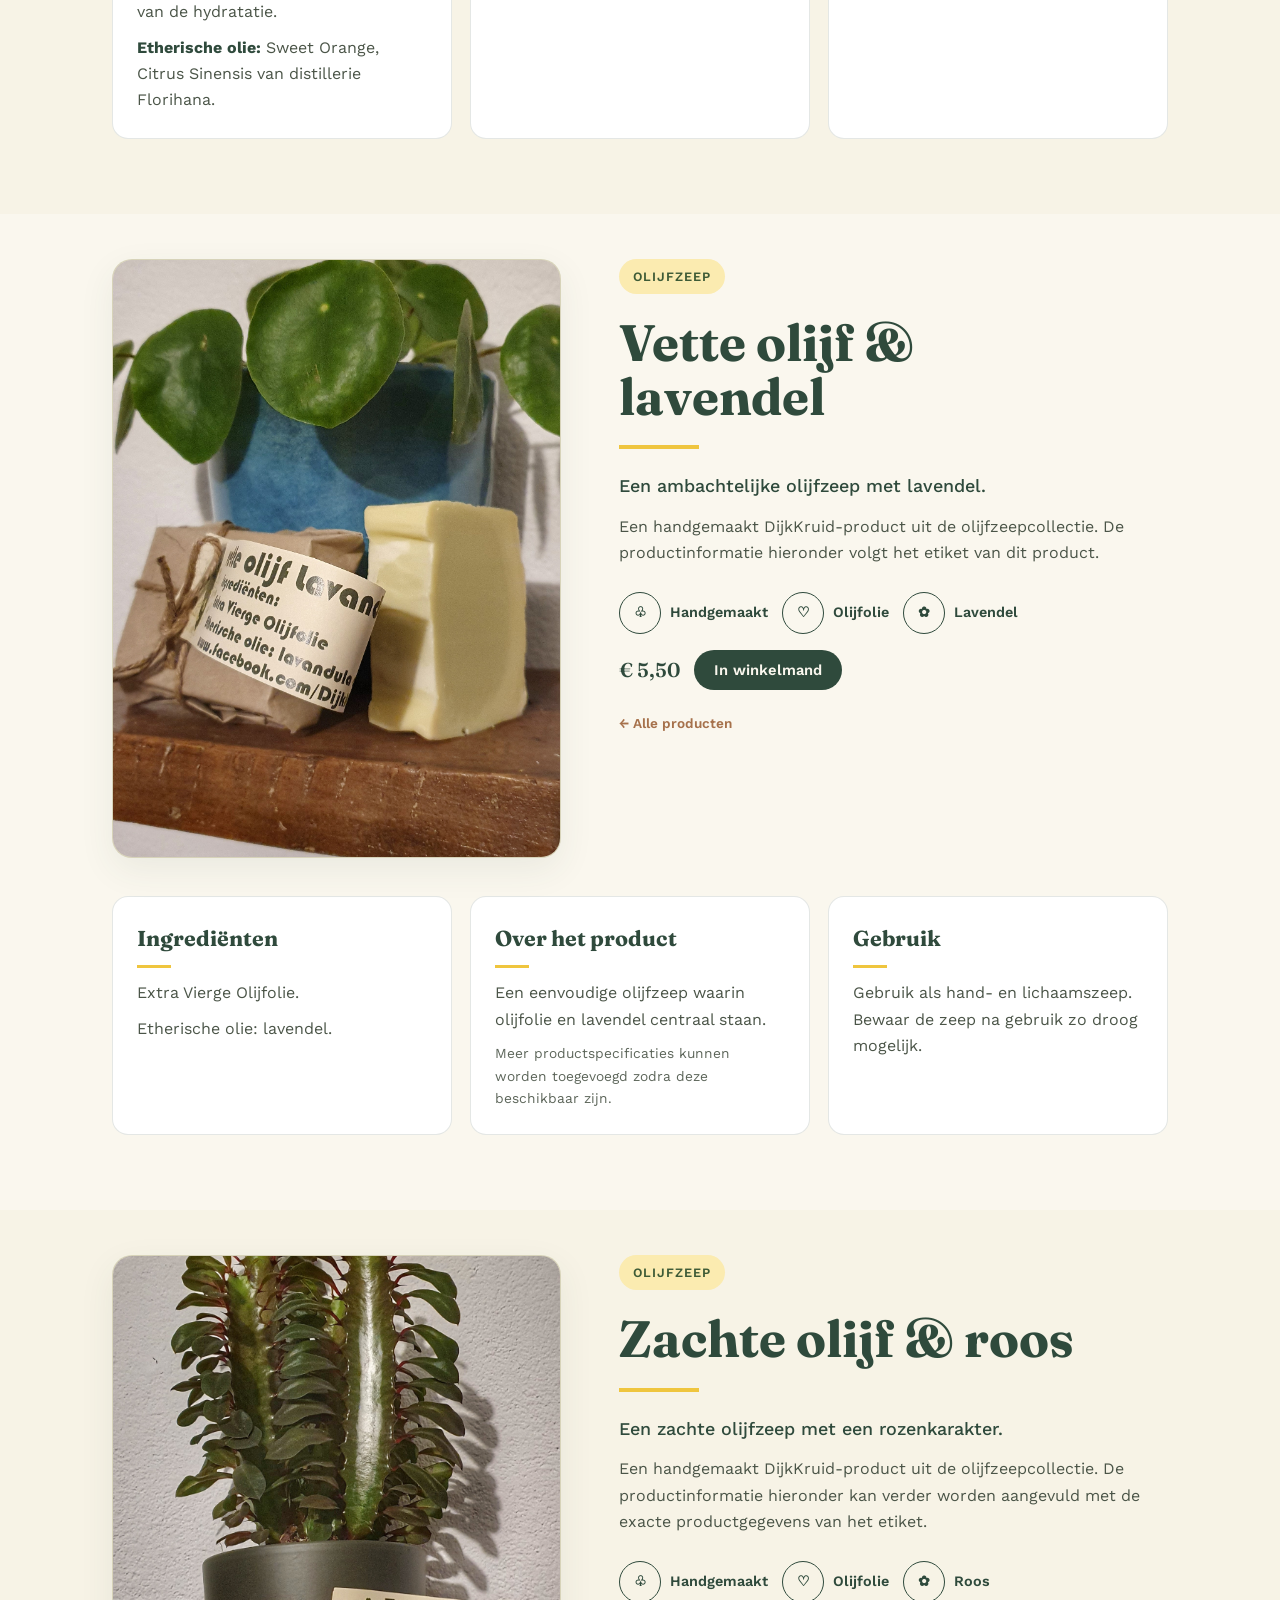
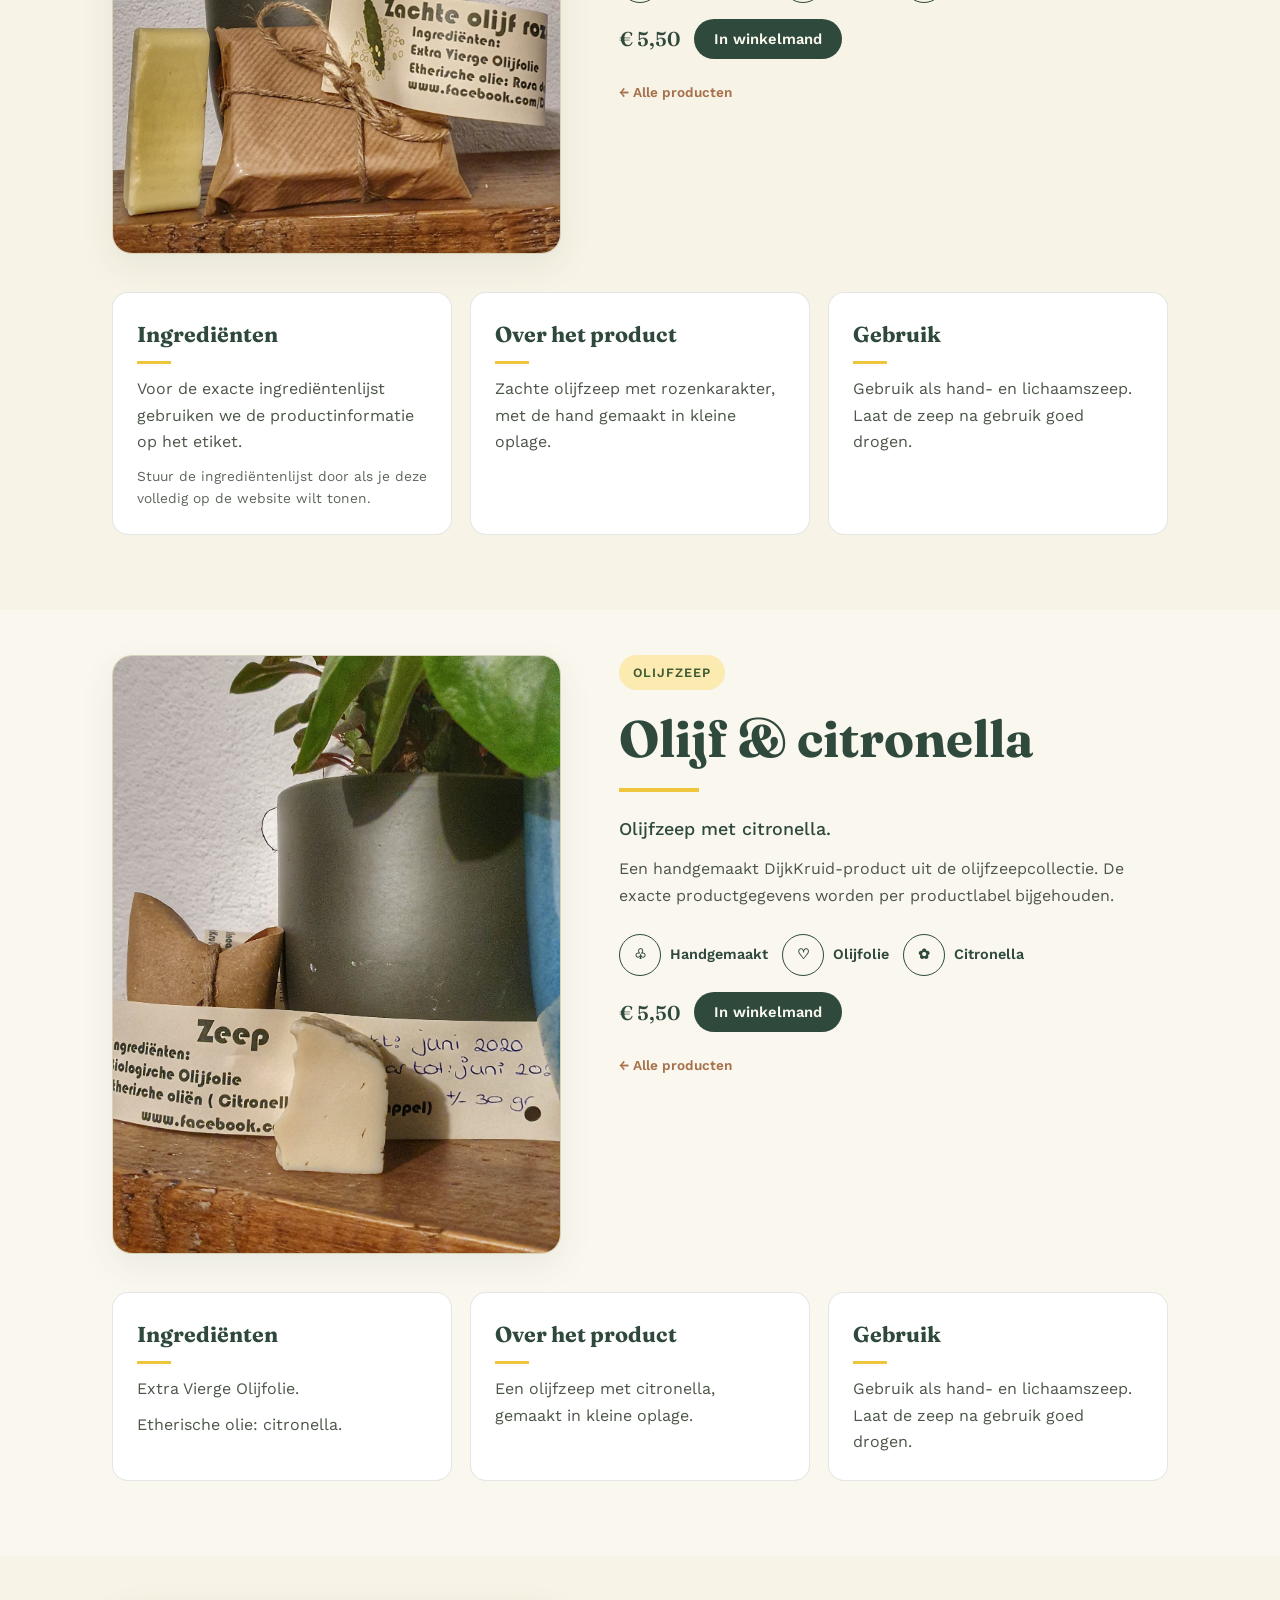
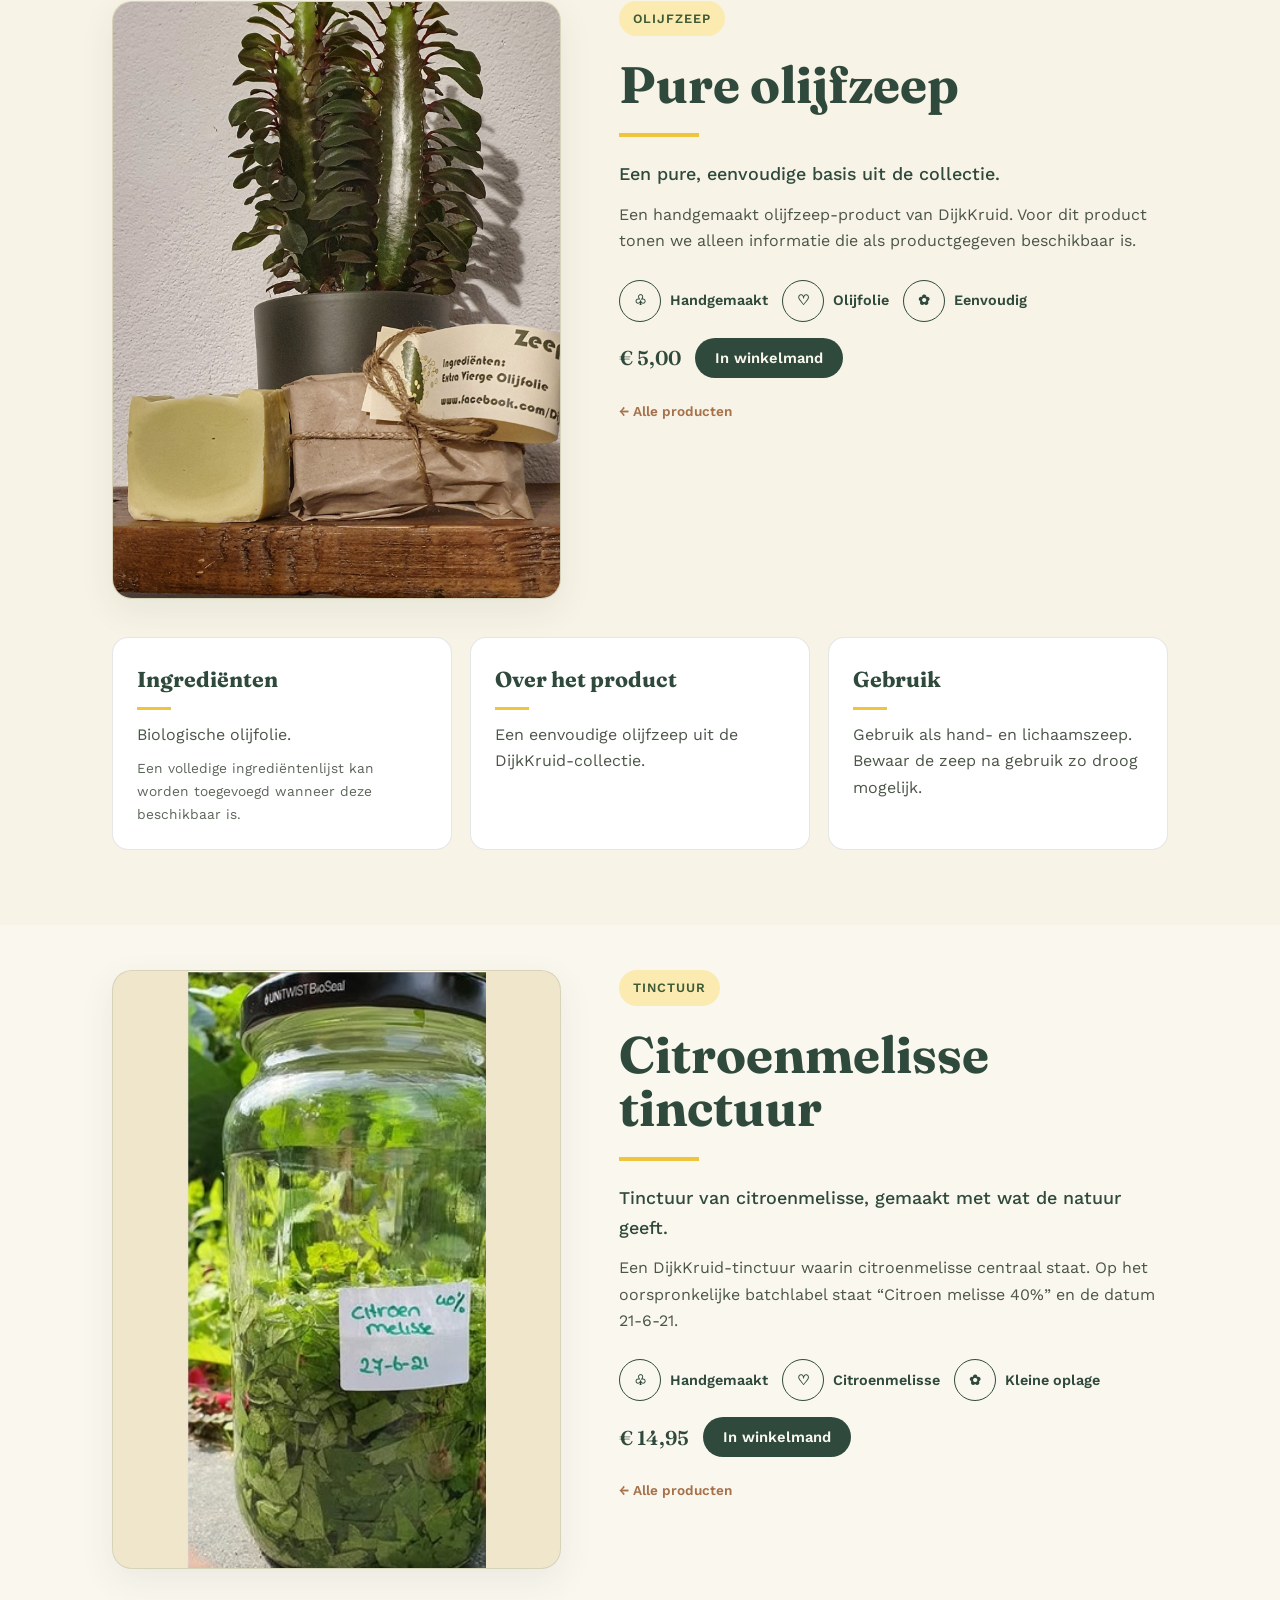
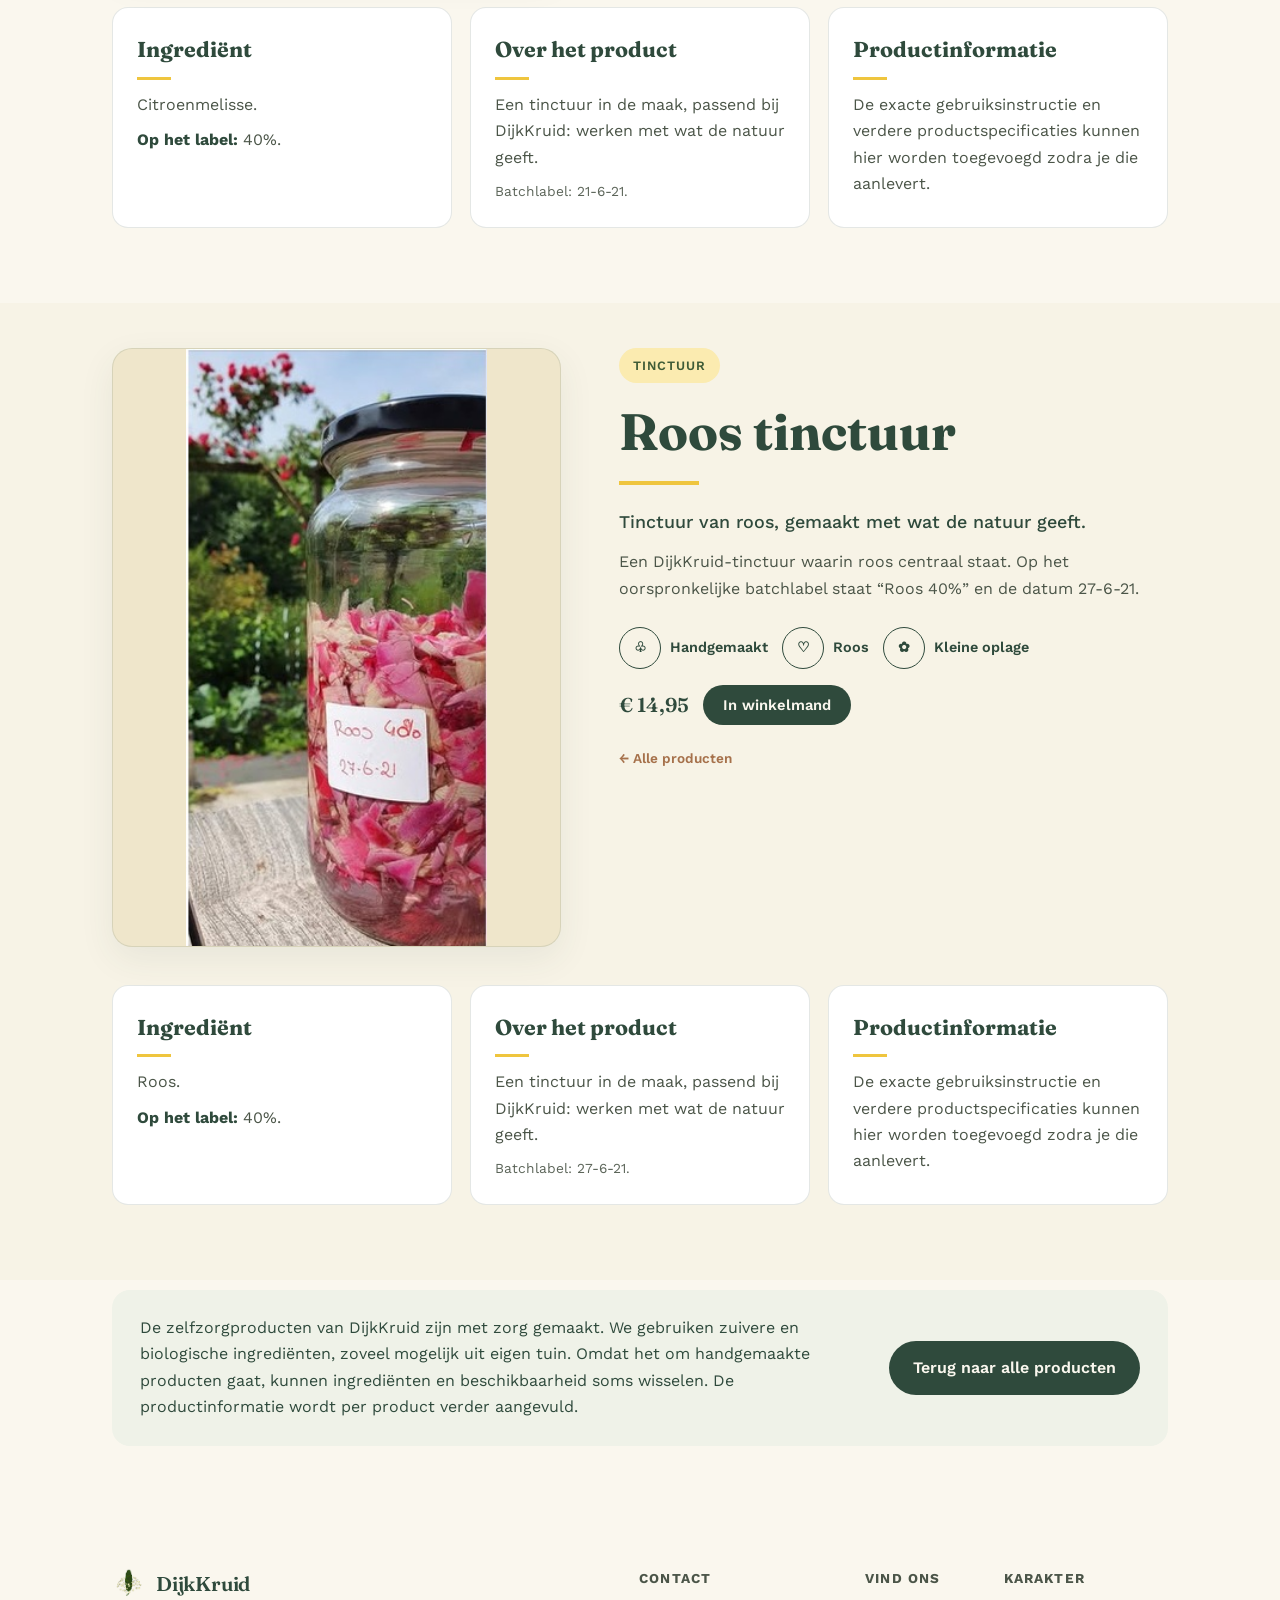
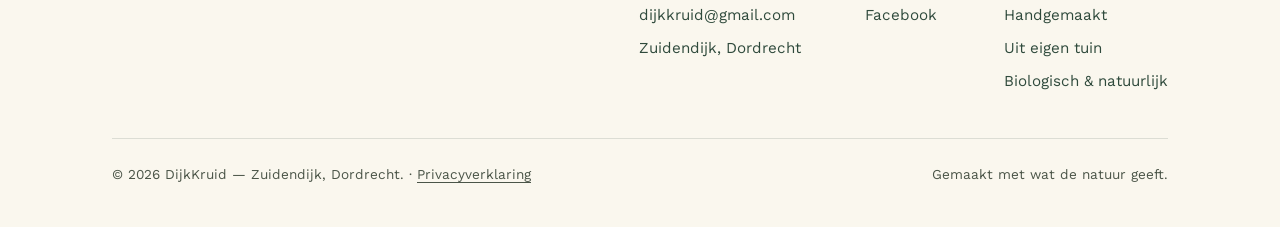
==== commit 8a2b499f: "Add files via upload" ====
--- a/producten.html
+++ b/producten.html
@@ -65,6 +65,35 @@
   :root:not([data-theme="light"]) .footer-col a,:root:not([data-theme="light"]) .footer-col p{color:var(--heading)}
 }
 .footer-bottom a{color:inherit;text-decoration:underline;text-underline-offset:3px}
+
+/* ---- Fotogalerij + vergroten ---- */
+.product-visual.gallery{overflow:visible;background:none;border:0;box-shadow:none}
+.product-visual.gallery img{height:100%}
+.gal-main{position:relative;border-radius:20px;overflow:hidden;background:var(--straw);border:1px solid rgba(47,74,60,.12);box-shadow:0 12px 35px rgba(47,74,60,.08);aspect-ratio:3/4}
+.gal-zoom{display:block;width:100%;height:100%;padding:0;border:0;background:none;cursor:zoom-in}
+.gal-zoom img{width:100%;height:100%;object-fit:cover;display:block}
+.gal-zoom img.contain{object-fit:contain}
+.gal-nav{position:absolute;top:50%;transform:translateY(-50%);width:40px;height:40px;border-radius:50%;border:0;background:rgba(250,247,238,.9);color:#2F4A3C;font-size:1.4rem;line-height:1;cursor:pointer;box-shadow:0 2px 8px rgba(0,0,0,.2);display:flex;align-items:center;justify-content:center;padding:0}
+.gal-prev{left:10px}.gal-next{right:10px}
+.gal-count{position:absolute;left:10px;bottom:10px;background:rgba(20,24,17,.62);color:#fff;border-radius:100px;padding:3px 10px;font-size:.78rem;font-weight:600;pointer-events:none}
+.gal-thumbs{display:flex;gap:8px;margin-top:10px;overflow-x:auto;padding:3px 3px 6px;scrollbar-width:thin}
+.gal-thumb{flex:0 0 auto;width:56px;height:72px;border-radius:8px;overflow:hidden;border:2px solid transparent;padding:0;background:var(--straw);cursor:pointer;opacity:.75}
+.gal-thumb img{width:100%;height:100%;object-fit:cover;display:block}
+.gal-thumb[aria-current="true"]{border-color:var(--heading);opacity:1}
+.gal-zoom:focus-visible,.gal-nav:focus-visible,.gal-thumb:focus-visible,.lb button:focus-visible{outline:3px solid var(--sun);outline-offset:2px}
+.lb{border:0;padding:0;margin:0;inset:0;width:100vw;height:100vh;max-width:none;max-height:none;background:rgba(10,13,8,.95);color:#fff;overflow:hidden}
+.lb::backdrop{background:rgba(10,13,8,.95)}
+.lb-stage{position:absolute;inset:0;display:flex;align-items:center;justify-content:center;padding:60px 72px}
+.lb-img{max-width:100%;max-height:100%;object-fit:contain;border-radius:6px;user-select:none;-webkit-user-drag:none}
+.lb-close,.lb-nav{position:absolute;border:0;border-radius:50%;background:rgba(255,255,255,.16);color:#fff;cursor:pointer;display:flex;align-items:center;justify-content:center;padding:0;line-height:1}
+.lb-close{top:14px;right:14px;width:44px;height:44px;font-size:1.9rem}
+.lb-nav{top:50%;transform:translateY(-50%);width:48px;height:48px;font-size:1.8rem}
+.lb-prev{left:14px}.lb-next{right:14px}
+.lb-nav[hidden],.lb-count[hidden]{display:none}
+.lb-count{position:absolute;left:50%;bottom:16px;transform:translateX(-50%);background:rgba(255,255,255,.16);border-radius:100px;padding:4px 12px;font-size:.85rem;font-weight:600}
+html.lb-open{overflow:hidden}
+@media(max-width:600px){.lb-stage{padding:60px 6px 56px}.lb-nav{width:42px;height:42px}.lb-prev{left:6px}.lb-next{right:6px}}
+@media(prefers-reduced-motion:reduce){.gal-main img{transition:none}}
 </style>
 </head>
 <body>
